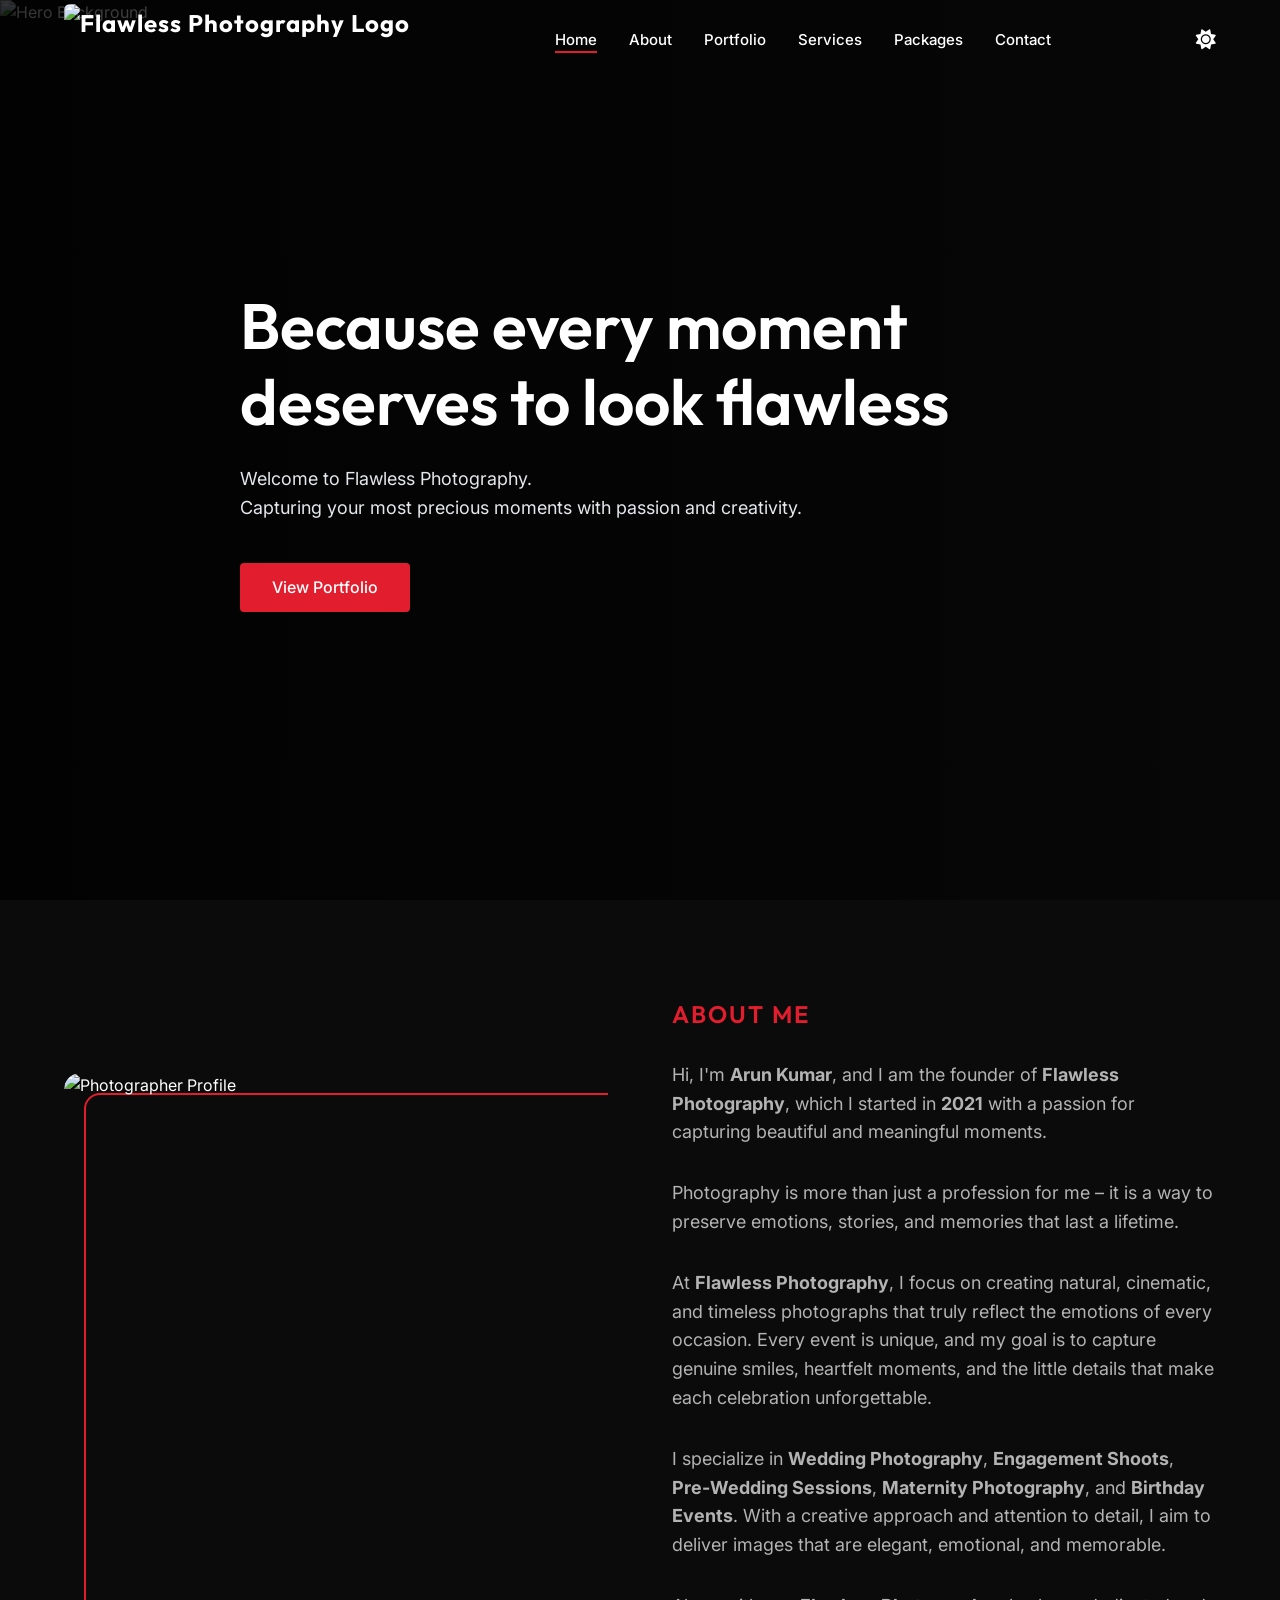
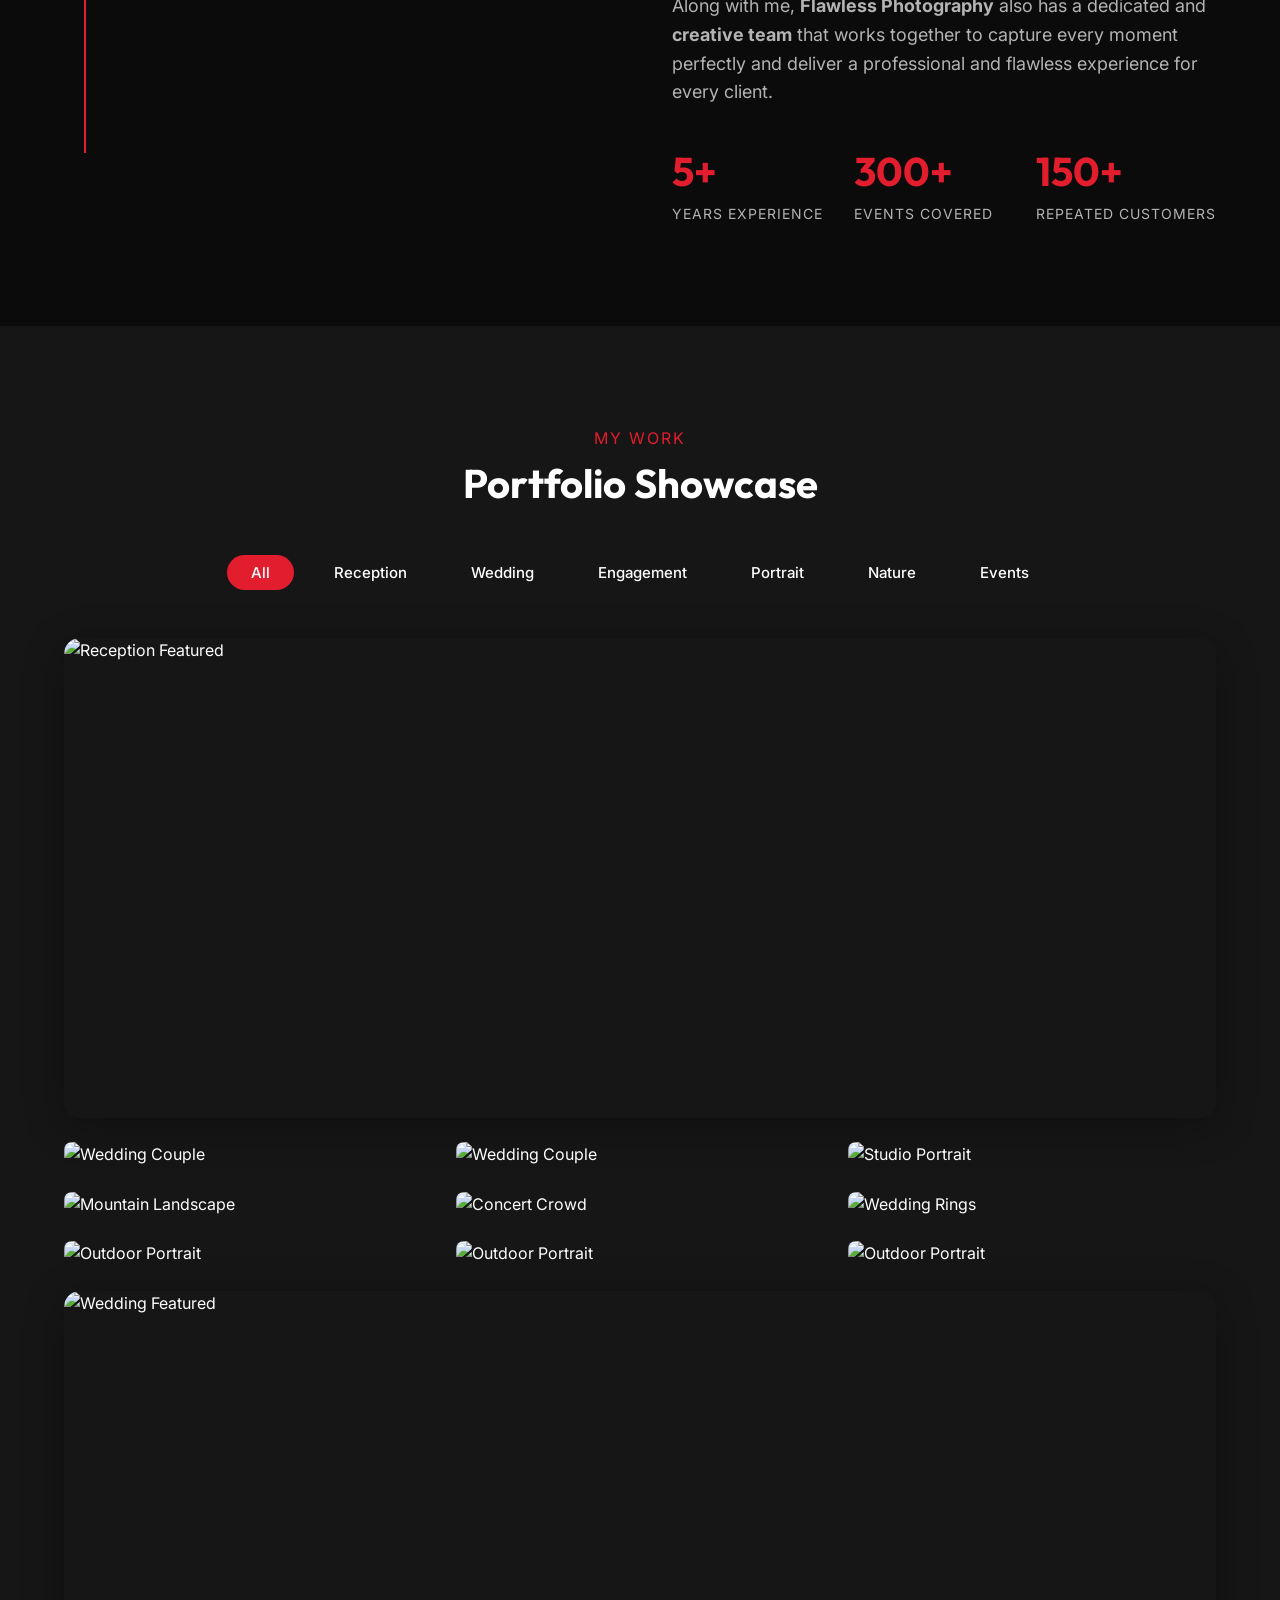
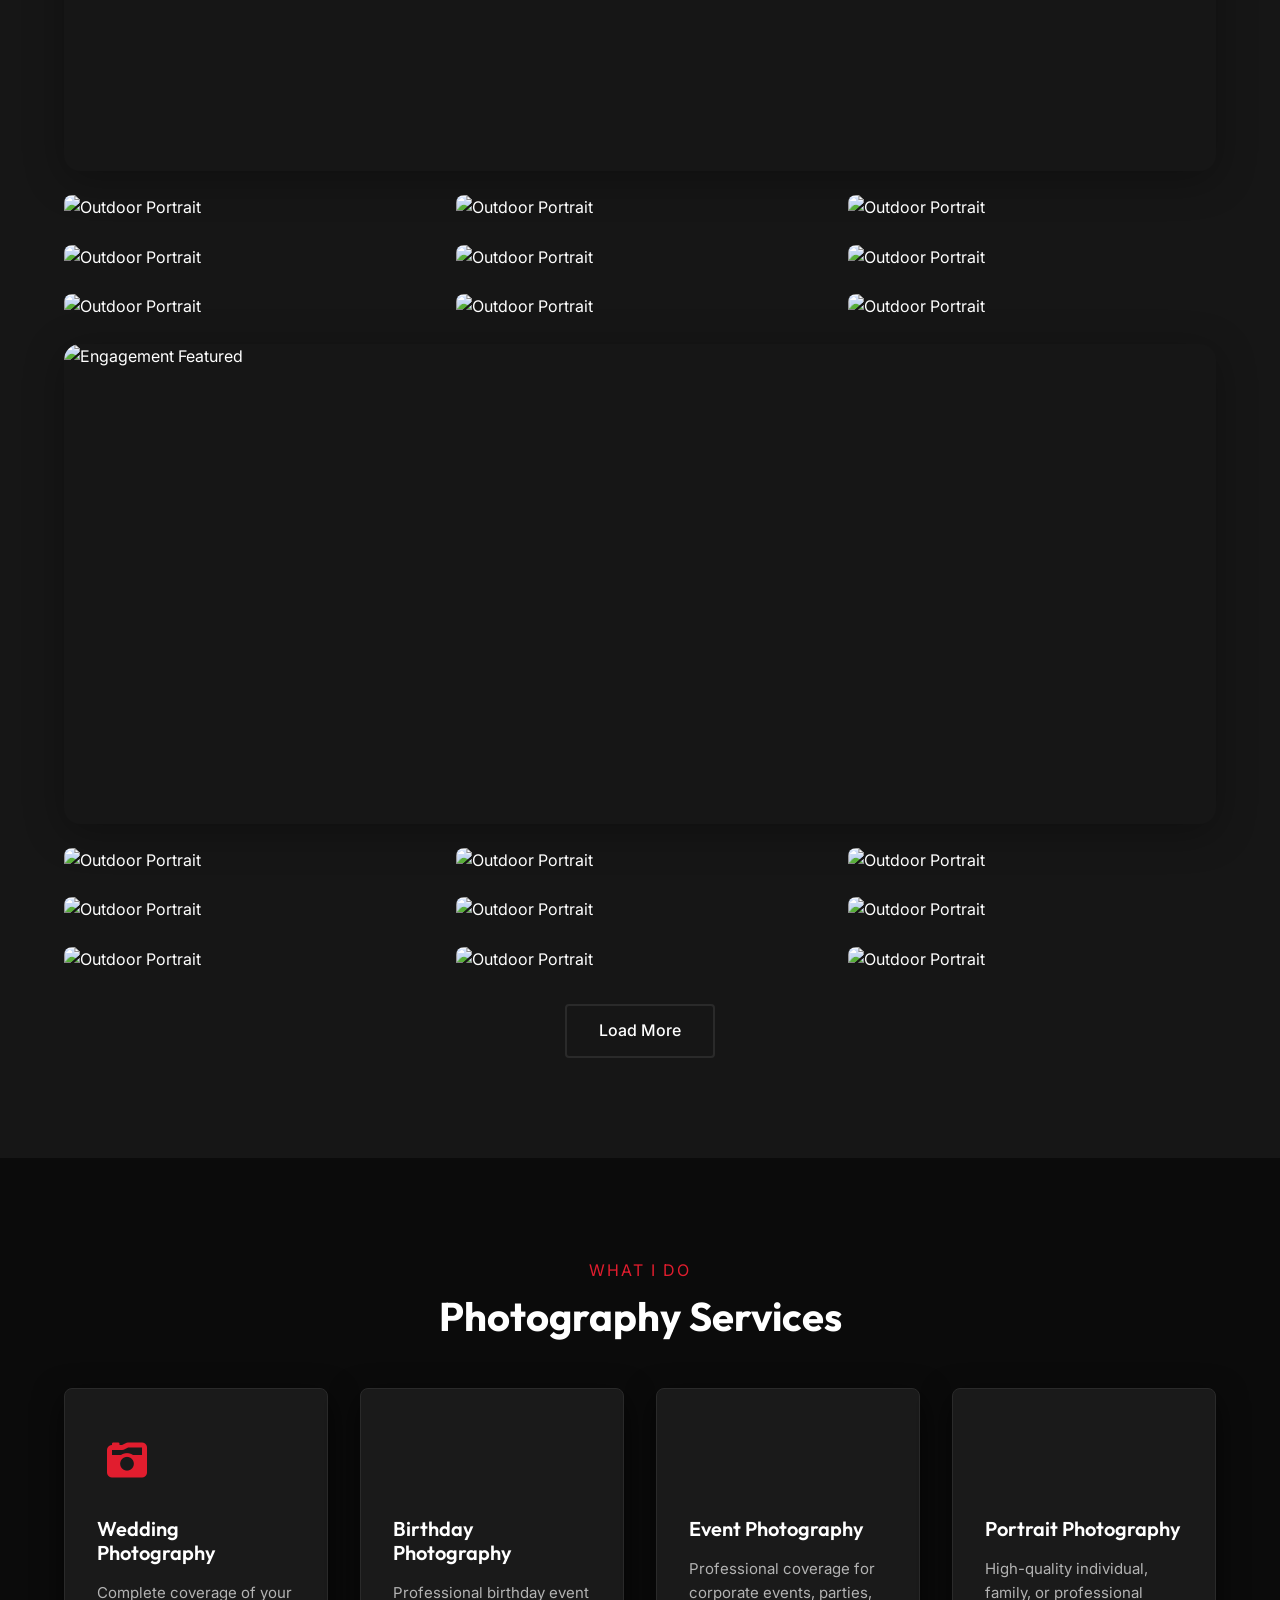
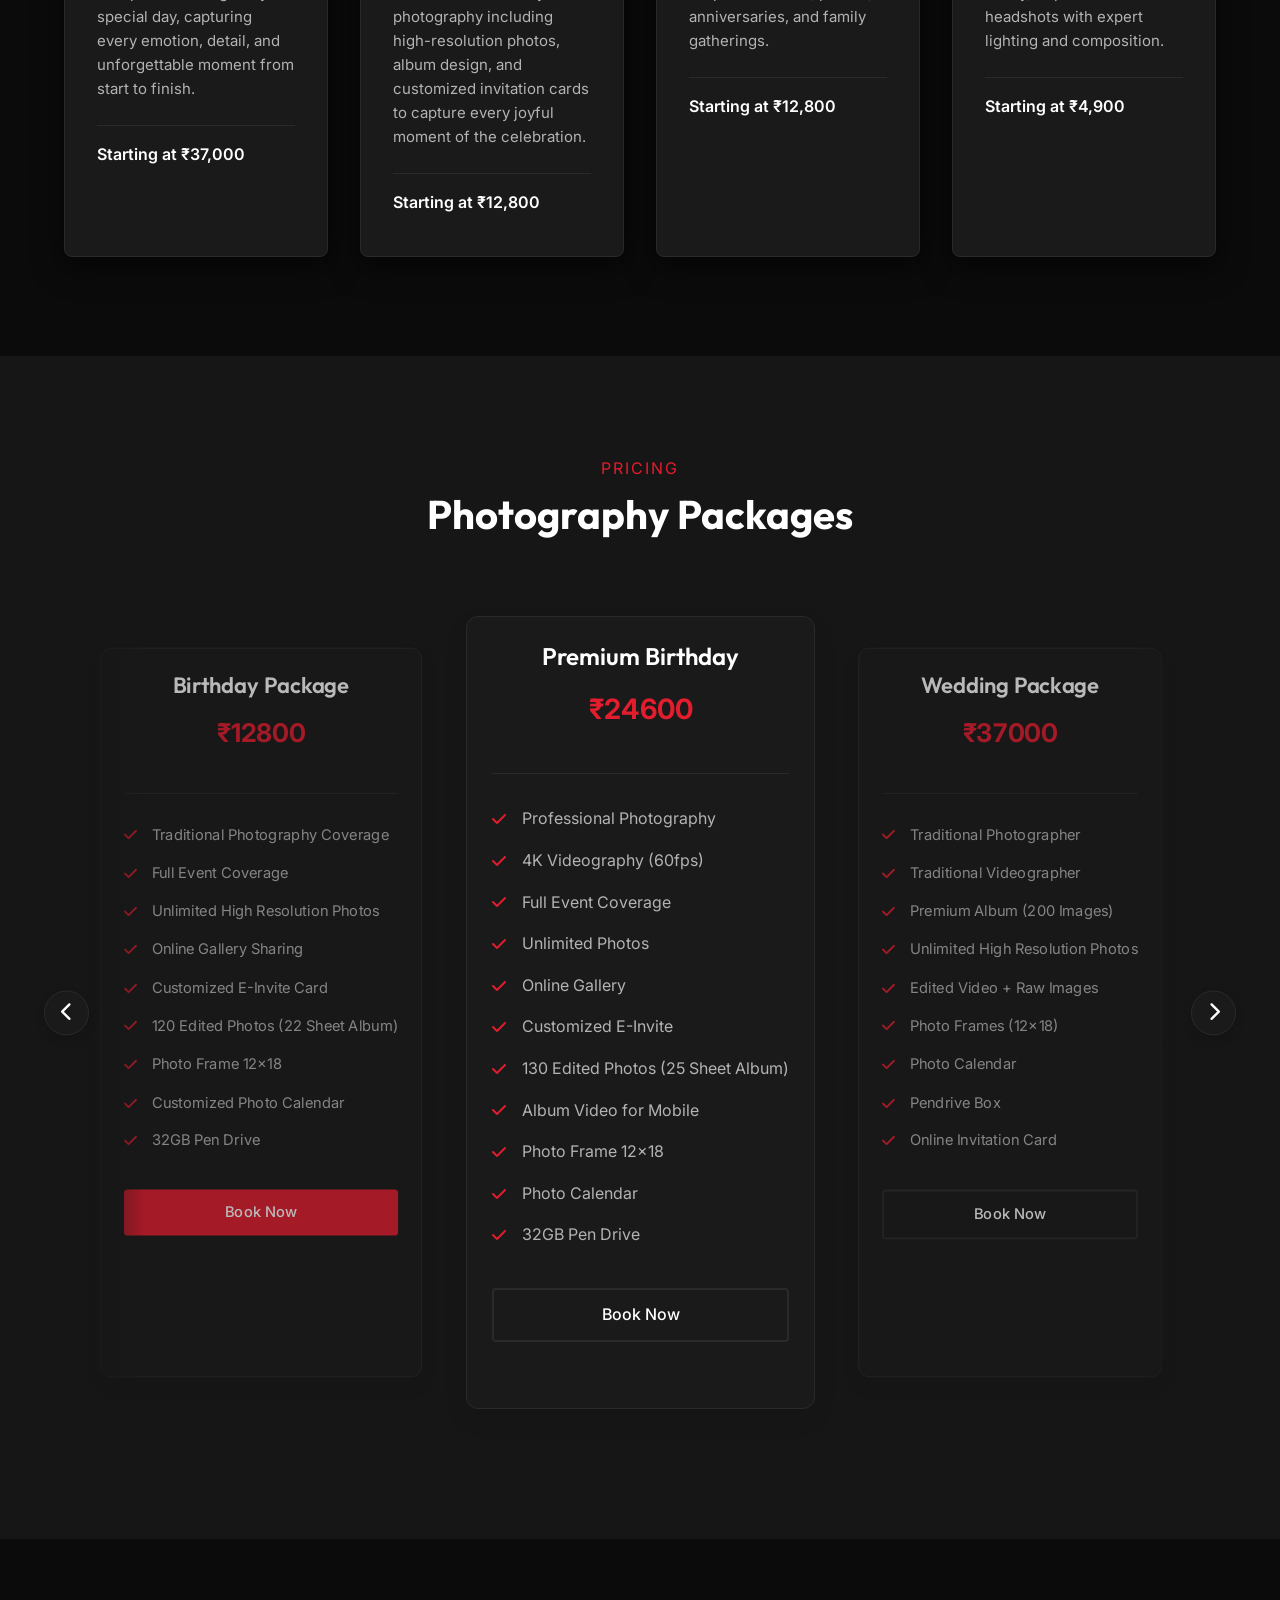
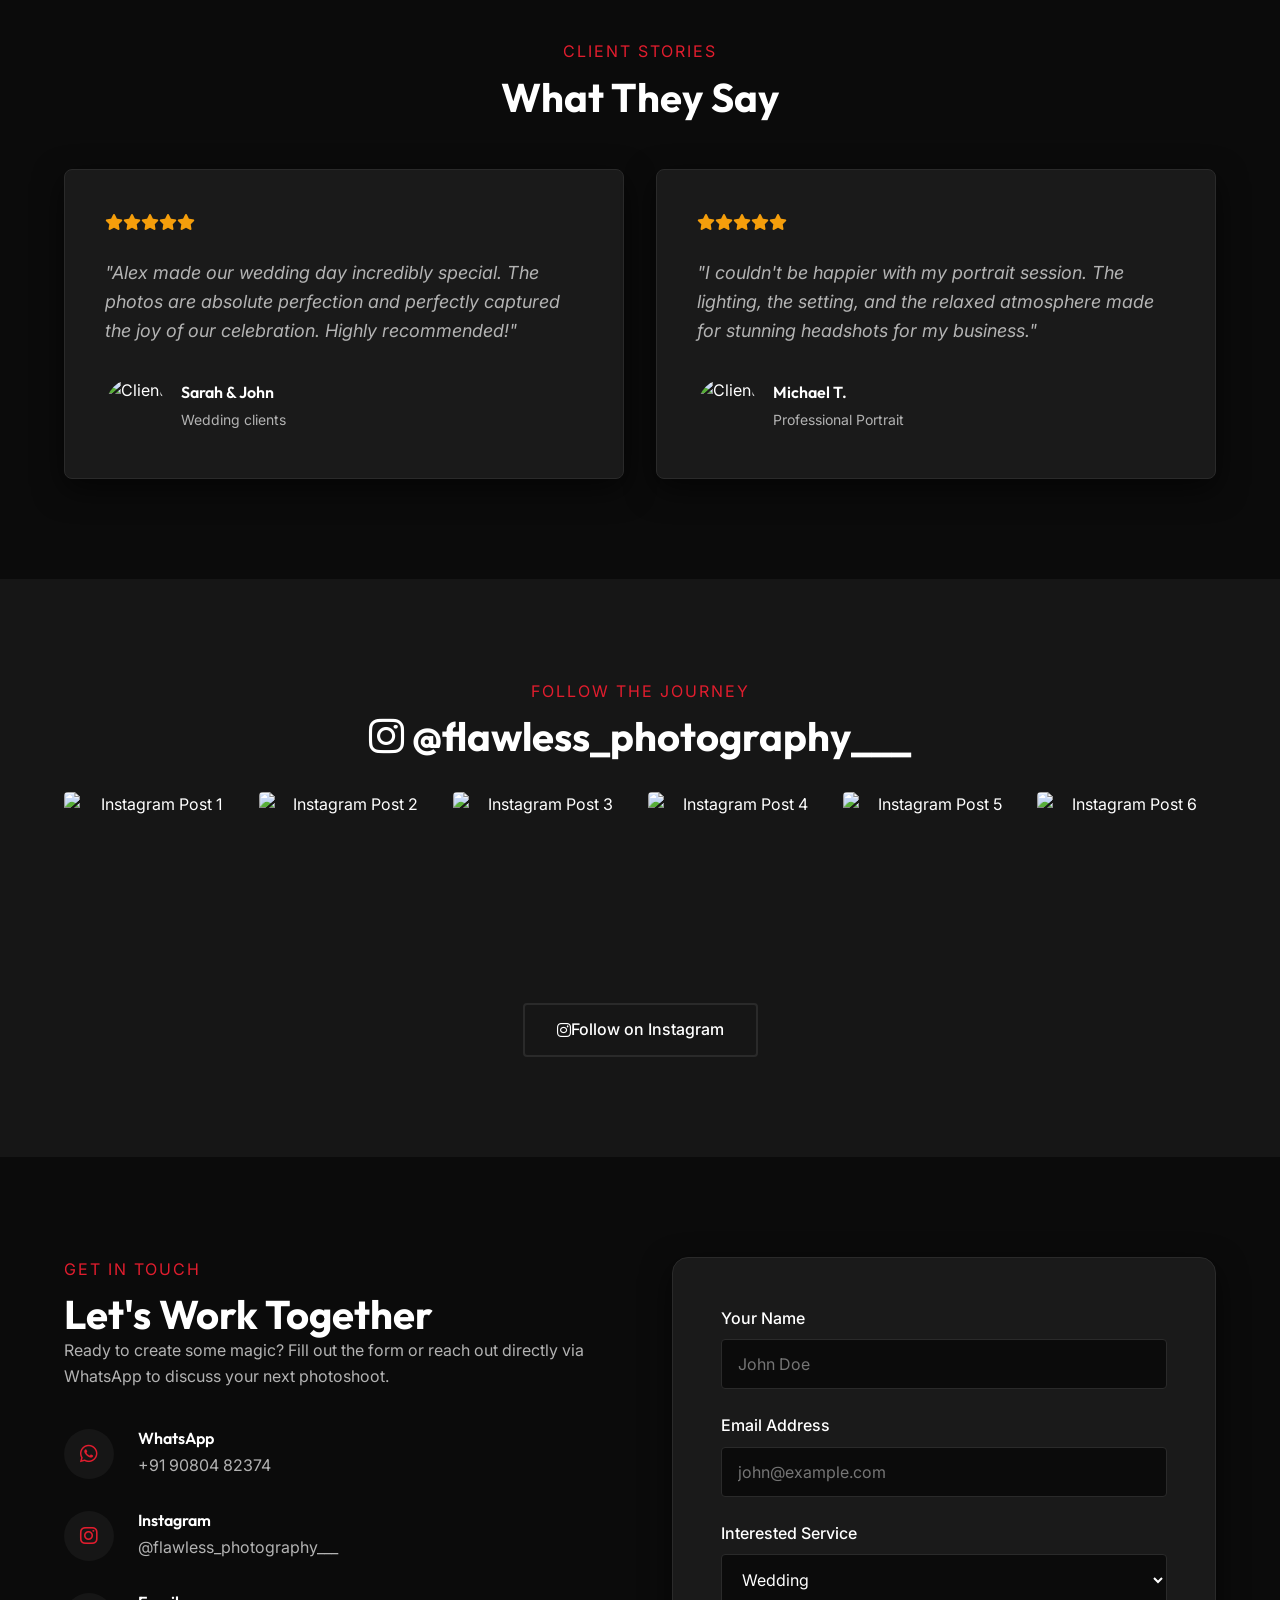
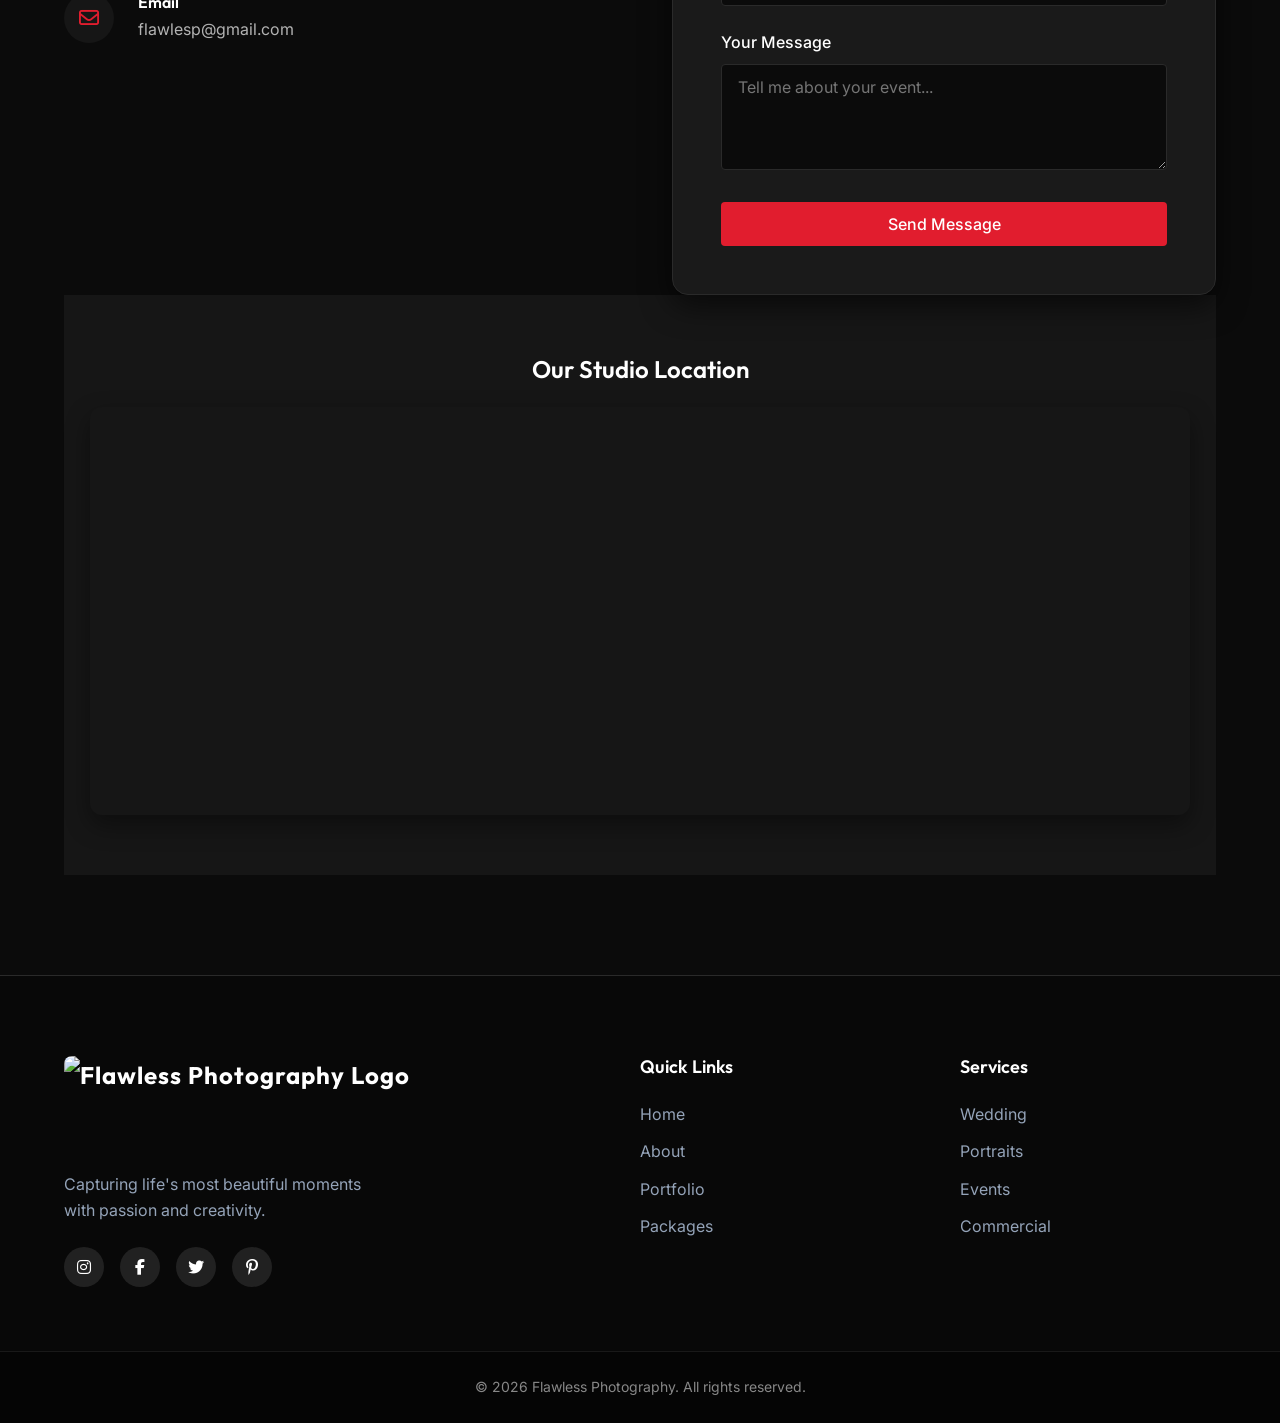
==== index.html @ 1ce81f83 "Add files via upload" ====
<!DOCTYPE html>
<html lang="en" data-theme="dark">

<head>
    <meta charset="UTF-8">
    <meta name="viewport" content="width=device-width, initial-scale=1.0">
    <title>Photography Portfolio | Capturing Moments</title>
    <meta name="description"
        content="Professional photography portfolio showcasing wedding, portrait, and event photography services.">

    <!-- Google Fonts -->
    <link rel="preconnect" href="https://fonts.googleapis.com">
    <link rel="preconnect" href="https://fonts.gstatic.com" crossorigin>
    <link
        href="https://fonts.googleapis.com/css2?family=Inter:wght@300;400;500;600&family=Outfit:wght@300;400;600;700&display=swap"
        rel="stylesheet">

    <!-- FontAwesome Icons -->
    <link rel="stylesheet" href="https://cdnjs.cloudflare.com/ajax/libs/font-awesome/6.4.0/css/all.min.css">

    <!-- Custom CSS -->
    <link rel="stylesheet" href="style.css">
</head>

<body>

    <!-- Header & Navigation -->
    <header class="header" id="header">
        <nav class="navbar container">
            <a href="#" class="logo" aria-label="Flawless Photography">
                <img src="images/me/logo.png" alt="Flawless Photography Logo" class="logo-img">
            </a>

            <ul class="nav-links">
                <li><a href="#home" class="active">Home</a></li>
                <li><a href="#about">About</a></li>
                <li><a href="#portfolio">Portfolio</a></li>
                <li><a href="#services">Services</a></li>
                <li><a href="#pricing">Packages</a></li>
                <li><a href="#contact">Contact</a></li>
            </ul>

            <div class="nav-actions">
                <button class="theme-toggle" id="theme-toggle" aria-label="Toggle dark mode">
                    <i class="fa-solid fa-moon"></i>
                </button>
                <div class="mobile-menu-btn" id="mobile-menu-btn">
                    <i class="fa-solid fa-bars"></i>
                </div>
            </div>
        </nav>
    </header>

    <main>
        <!-- Home / Hero Section -->
        <section class="hero" id="home">
            <div class="hero-bg">
                <!-- Using Unsplash for placeholder high quality background -->
                <img src="images/hero/main hero.jpg"
                    alt="Hero Background">
                <div class="hero-overlay"></div>
            </div>
            <div class="hero-content container">
                <h1 class="fade-up">Because every moment deserves to look flawless</h1>
                <p class="tagline fade-up delay-1">Welcome to Flawless Photography.<br>Capturing your most precious moments with passion and creativity.</p>
                <a href="#portfolio" class="btn btn-primary fade-up delay-2">View Portfolio</a>
            </div>
        </section>

        <!-- About Section -->
        <section class="about section" id="about">
            <div class="container about-container">
                <div class="about-image reveal">
                    <img src="images/me/ab.jpg.jpeg"
                        alt="Photographer Profile" loading="lazy">
                </div>
                <div class="about-text reveal">
                    <h2><span class="section-subtitle">About Me</span></h2>
                    <p><p>
Hi, I'm <strong>Arun Kumar</strong>, and I am the founder of 
<strong>Flawless Photography</strong>, which I started in 
<strong>2021</strong> with a passion for capturing beautiful and meaningful moments.
</p>

<p>
Photography is more than just a profession for me – it is a way to preserve emotions,
stories, and memories that last a lifetime.
</p>

<p>
At <strong>Flawless Photography</strong>, I focus on creating natural, cinematic, and timeless
photographs that truly reflect the emotions of every occasion. Every event is unique,
and my goal is to capture genuine smiles, heartfelt moments, and the little details
that make each celebration unforgettable.
</p>

<p>
I specialize in <strong>Wedding Photography</strong>, <strong>Engagement Shoots</strong>,
<strong>Pre-Wedding Sessions</strong>, <strong>Maternity Photography</strong>, and
<strong>Birthday Events</strong>. With a creative approach and attention to detail,
I aim to deliver images that are elegant, emotional, and memorable.
</p>

<p>
Along with me, <strong>Flawless Photography</strong> also has a dedicated and
<strong>creative team</strong> that works together to capture every moment perfectly
and deliver a professional and flawless experience for every client.
</p></p>

                    <div class="stats-grid">
                        <div class="stat-item">
                            <span class="stat-number">5+</span>
                            <span class="stat-label">Years Experience</span>
                        </div>
                        <div class="stat-item">
                            <span class="stat-number">300+</span>
                            <span class="stat-label">Events Covered</span>
                        </div>
                        <div class="stat-item">
                            <span class="stat-number">150+</span>
                            <span class="stat-label">Repeated Customers</span>
                        </div>
                    </div>
                </div>
            </div>
        </section>

        <!-- Portfolio Gallery Section -->
        <section class="portfolio section bg-alt" id="portfolio">
            <div class="container">
                <div class="section-header text-center reveal">
                    <span class="section-subtitle">My Work</span>
                    <h2 class="section-title">Portfolio Showcase</h2>
                </div>

                <!-- Gallery Filters -->
                <div class="gallery-filters reveal">
                    <button class="filter-btn active" data-filter="all">All</button>
                    <button class="filter-btn" data-filter="Reception">Reception</button>
                    <button class="filter-btn" data-filter="wedding">Wedding</button>
                    <button class="filter-btn" data-filter="engagement">Engagement</button>
                    <button class="filter-btn" data-filter="portrait">Portrait</button>
                    <button class="filter-btn" data-filter="nature">Nature</button>
                    <button class="filter-btn" data-filter="events">Events</button>
                </div>

                <!-- Gallery Grid (Masonry expected here) -->
                <div class="gallery-grid reveal" id="gallery-grid">
                    <!-- Featured Hero Gallery Item -->
                    <div class="gallery-item featured reception" data-category="Reception">
                        <div class="gallery-img-wrapper">
                            <img src="images/reception/30 x 20 E-2 copy 2-web.jpg"
                                alt="Reception Featured" loading="lazy">
                            <div class="gallery-overlay">
                                <div class="featured-badge"><i class="fa-solid fa-star"></i> Featured</div>
                                <h3>Event Coverage</h3>
                                <span class="category-tag">Reception</span>
                                <button class="view-btn" aria-label="View Image"><i
                                        class="fa-solid fa-expand"></i></button>
                            </div>
                        </div>
                    </div>
                    <!-- Gallery Item 1 -->
                    <div class="gallery-item wedding" data-category="Reception">
                        <div class="gallery-img-wrapper">
                            <img src="images/reception/IMG_3792.JPG.jpeg"
                                alt="Wedding Couple" loading="lazy">
                            <div class="gallery-overlay">
                                <h3>Event Coverage</h3>
                                <span class="category-tag">Reception</span>
                                <button class="view-btn" aria-label="View Image"><i
                                        class="fa-solid fa-expand"></i></button>
                            </div>
                        </div>
                    </div>
                    <!-- Gallery Item 2 -->
                     <div class="gallery-item wedding" data-category="Reception">
                        <div class="gallery-img-wrapper">
                            <img src="images/reception/IMG_3793.JPG.jpeg"
                                alt="Wedding Couple" loading="lazy">
                            <div class="gallery-overlay">
                                <h3>Event Coverage</h3>
                                <span class="category-tag">Reception</span>
                                <button class="view-btn" aria-label="View Image"><i
                                        class="fa-solid fa-expand"></i></button>
                            </div>
                        </div>
                    </div>
                    <!-- Gallery Item 3 -->
                    <div class="gallery-item portrait" data-category="Reception">
                        <div class="gallery-img-wrapper">
                            <img src="images/reception/IMG_3794.JPG.jpeg"
                                alt="Studio Portrait" loading="lazy">
                            <div class="gallery-overlay">
                                <h3>Event Coverage</h3>
                                <span class="category-tag">Reception</span>
                                <button class="view-btn" aria-label="View Image"><i
                                        class="fa-solid fa-expand"></i></button>
                            </div>
                        </div>
                    </div>
                    <!-- Gallery Item 4 -->
                    <div class="gallery-item nature" data-category="Reception">
                        <div class="gallery-img-wrapper">
                            <img src="images/reception/IMG_4975.JPG.jpeg"
                                alt="Mountain Landscape" loading="lazy">
                            <div class="gallery-overlay">
                                <h3>Event Coverage</h3>
                                <span class="category-tag">Reception</span>
                                <button class="view-btn" aria-label="View Image"><i
                                        class="fa-solid fa-expand"></i></button>
                            </div>
                        </div>
                    </div>
                    <!-- Gallery Item 4 -->
                    <div class="gallery-item events" data-category="Reception">
                        <div class="gallery-img-wrapper">
                            <img src="images/reception/IMG_4977.JPG.jpeg"
                                alt="Concert Crowd" loading="lazy">
                            <div class="gallery-overlay">
                                <h3>Event Coverage</h3>
                                <span class="category-tag">Reception</span>
                                <button class="view-btn" aria-label="View Image"><i
                                        class="fa-solid fa-expand"></i></button>
                            </div>
                        </div>
                    </div>
                    <!-- Gallery Item 5 -->
                    <div class="gallery-item wedding" data-category="reception">
                        <div class="gallery-img-wrapper">
                            <img src="images/reception/IMG_4986.JPG.jpeg"
                                alt="Wedding Rings" loading="lazy">
                            <div class="gallery-overlay">
                                <h3>Event Coverage</h3>
                                <span class="category-tag">Reception</span>
                                <button class="view-btn" aria-label="View Image"><i
                                        class="fa-solid fa-expand"></i></button>
                            </div>
                        </div>
                    </div>
                    <!-- Gallery Item 6 -->
                    <div class="gallery-item portrait" data-category="reception">
                        <div class="gallery-img-wrapper">
                            <img src="images/reception/DSC07273 copy-2.jpg.jpeg"
                                alt="Outdoor Portrait" loading="lazy">
                            <div class="gallery-overlay">
                                <h3>Event Coverage</h3>
                                <span class="category-tag">Reception</span>
                                <button class="view-btn" aria-label="View Image"><i
                                        class="fa-solid fa-expand"></i></button>
                            </div>
                        </div>
                    </div> 
                    <!-- Gallery Item 7 -->
                    <div class="gallery-item portrait" data-category="reception">
                        <div class="gallery-img-wrapper">
                            <img src="images/reception/27.jpg.jpeg"
                                alt="Outdoor Portrait" loading="lazy">
                            <div class="gallery-overlay">
                                <h3>Event Coverage</h3>
                                <span class="category-tag">Reception</span>
                                <button class="view-btn" aria-label="View Image"><i
                                        class="fa-solid fa-expand"></i></button>
                            </div>
                        </div>
                    </div> 
                    <!-- Gallery Item 8 -->
                    <div class="gallery-item portrait" data-category="reception">
                        <div class="gallery-img-wrapper">
                            <img src="images/reception/33.jpg.jpeg"
                                alt="Outdoor Portrait" loading="lazy">
                            <div class="gallery-overlay">
                                <h3>Event Coverage</h3>
                                <span class="category-tag">Reception</span>
                                <button class="view-btn" aria-label="View Image"><i
                                        class="fa-solid fa-expand"></i></button>
                            </div>
                        </div>
                    </div>

                    <!-- Wedding Featured Hero Item -->
                    <div class="gallery-item featured" data-category="wedding">
                        <div class="gallery-img-wrapper">
                            <img src="images/wedding/006.jpg.jpeg"
                                alt="Wedding Featured" loading="lazy"jpeg>
                            <div class="gallery-overlay">
                                <div class="featured-badge"><i class="fa-solid fa-star"></i> Featured</div>
                                <h3>Wedding</h3>
                                <span class="category-tag">Wedding</span>
                                <button class="view-btn" aria-label="View Image"><i
                                        class="fa-solid fa-expand"></i></button>
                            </div>
                        </div>
                    </div>
                    <!-- Wedding Gallery Item 1 -->
                    <div class="gallery-item portrait" data-category="wedding">
                        <div class="gallery-img-wrapper">
                            <img src="images/wedding/IMG_4980.JPG.jpeg"
                                alt="Outdoor Portrait" loading="lazy">
                            <div class="gallery-overlay">
                                <h3>Event Coverage</h3>
                                <span class="category-tag">Wedding</span>
                                <button class="view-btn" aria-label="View Image"><i
                                        class="fa-solid fa-expand"></i></button>
                            </div>
                        </div>
                    </div>

                    <!-- Wedding Gallery Item 2 -->
                    <div class="gallery-item portrait" data-category="wedding">
                        <div class="gallery-img-wrapper">
                            <img src="images/wedding/IMG_4981.JPG.jpeg"
                                alt="Outdoor Portrait" loading="lazy">
                            <div class="gallery-overlay">
                                <h3>Event Coverage</h3>
                                <span class="category-tag">Wedding</span>
                                <button class="view-btn" aria-label="View Image"><i
                                        class="fa-solid fa-expand"></i></button>
                            </div>
                        </div>
                    </div>

                    <!--Wedding Gallery Item 3-->
                    <div class="gallery-item portrait" data-category="wedding">
                        <div class="gallery-img-wrapper">
                            <img src="images/wedding/IMG_4989.JPG.jpeg"
                                alt="Outdoor Portrait" loading="lazy">
                            <div class="gallery-overlay">
                                <h3>Event Coverage</h3>
                                <span class="category-tag">Wedding</span>
                                <button class="view-btn" aria-label="View Image"><i
                                        class="fa-solid fa-expand"></i></button>
                            </div>
                        </div>
                    </div>

                    <!--Wedding Gallery Item 4-->
                    <div class="gallery-item portrait" data-category="wedding">
                        <div class="gallery-img-wrapper">
                            <img src="images/wedding/IMG_4990.JPG.jpeg"
                                alt="Outdoor Portrait" loading="lazy">
                            <div class="gallery-overlay">
                                <h3>Event Coverage</h3>
                                <span class="category-tag">Wedding</span>
                                <button class="view-btn" aria-label="View Image"><i
                                        class="fa-solid fa-expand"></i></button>
                            </div>
                        </div>
                    </div>

                    <!--Wedding Gallery Item 5-->
                    <div class="gallery-item portrait" data-category="wedding">
                        <div class="gallery-img-wrapper">
                            <img src="images/wedding/IMG_4984.JPG.jpeg"
                                alt="Outdoor Portrait" loading="lazy">
                            <div class="gallery-overlay">
                                <h3>Event Coverage</h3>
                                <span class="category-tag">Wedding</span>
                                <button class="view-btn" aria-label="View Image"><i
                                        class="fa-solid fa-expand"></i></button>
                            </div>
                        </div>
                    </div>
                        <!--Wedding Gallery Item 6-->
                    <div class="gallery-item portrait" data-category="wedding">
                        <div class="gallery-img-wrapper">
                            <img src="images/wedding/IMG_4983.JPG.jpeg"
                                alt="Outdoor Portrait" loading="lazy">
                            <div class="gallery-overlay">
                                <h3>Event Coverage</h3>
                                <span class="category-tag">Wedding</span>
                                <button class="view-btn" aria-label="View Image"><i
                                        class="fa-solid fa-expand"></i></button>
                            </div>
                        </div>
                    </div>

                    <!--Wedding Gallery Item 6-->
                    <div class="gallery-item portrait" data-category="wedding">
                        <div class="gallery-img-wrapper">
                            <img src="images/wedding/001.jpg.jpeg"
                                alt="Outdoor Portrait" loading="lazy">
                            <div class="gallery-overlay">
                                <h3>Event Coverage</h3>
                                <span class="category-tag">Wedding</span>
                                <button class="view-btn" aria-label="View Image"><i
                                        class="fa-solid fa-expand"></i></button>
                            </div>
                        </div>
                    </div>
                 

                    <!--Wedding Gallery Item 7-->
                    <div class="gallery-item portrait" data-category="wedding">
                        <div class="gallery-img-wrapper portrait">
                            <img src="images/wedding/img_4991.jpg.jpeg"
                                alt="Outdoor Portrait" loading="lazy">
                            <div class="gallery-overlay">
                                <h3>Event Coverage</h3>
                                <span class="category-tag">Wedding</span>
                                <button class="view-btn" aria-label="View Image"><i
                                        class="fa-solid fa-expand"></i></button>
                            </div>
                        </div>
                    </div>

                    <!--Wedding Gallery Item 8-->
                    <div class="gallery-item portrait" data-category="wedding">
                        <div class="gallery-img-wrapper portrait">
                            <img src="images/wedding/13.jpg.jpeg"
                                alt="Outdoor Portrait" loading="lazy">
                            <div class="gallery-overlay">
                                <h3>Event Coverage</h3>
                                <span class="category-tag">Wedding</span>
                                <button class="view-btn" aria-label="View Image"><i
                                        class="fa-solid fa-expand"></i></button>
                            </div>
                        </div>
                    </div>

                     <!-- Engagement Featured Hero Item -->
                    <div class="gallery-item featured" data-category="engagement">
                        <div class="gallery-img-wrapper">
                            <img src="images/engagement/IMG_9339.JPG.jpeg"
                                alt="Engagement Featured" loading="lazy"jpeg>
                            <div class="gallery-overlay">
                                <div class="featured-badge"><i class="fa-solid fa-star"></i> Featured</div>
                                <h3>Engagement</h3>
                                <span class="category-tag">Engagement</span>
                                <button class="view-btn" aria-label="View Image"><i
                                        class="fa-solid fa-expand"></i></button>
                            </div>
                        </div>
                    </div>

                    <!--Engagement Gallery Item 1-->
                    <div class="gallery-item portrait" data-category="engagement">
                        <div class="gallery-img-wrapper portrait">
                            <img src="images/engagement/01.jpg.jpeg"
                                alt="Outdoor Portrait" loading="lazy">
                            <div class="gallery-overlay">
                                <h3>Event Coverage</h3>
                                <span class="category-tag">Engagement</span>
                                <button class="view-btn" aria-label="View Image"><i
                                        class="fa-solid fa-expand"></i></button>
                            </div>
                        </div>
                    </div>

                    <!--Engagement Gallery Item 2-->
                    <div class="gallery-item portrait" data-category="engagement">
                        <div class="gallery-img-wrapper portrait">
                            <img src="images/engagement/08.jpg.jpeg"
                                alt="Outdoor Portrait" loading="lazy">
                            <div class="gallery-overlay">
                                <h3>Event Coverage</h3>
                                <span class="category-tag">Engagement</span>
                                <button class="view-btn" aria-label="View Image"><i
                                        class="fa-solid fa-expand"></i></button>
                            </div>
                        </div>
                    </div>

                    <!--Engagement Gallery Item 3-->
                    <div class="gallery-item portrait" data-category="engagement">
                        <div class="gallery-img-wrapper portrait">
                            <img src="images/engagement/09 sparkle.jpg.jpeg"
                                alt="Outdoor Portrait" loading="lazy">
                            <div class="gallery-overlay">
                                <h3>Event Coverage</h3>
                                <span class="category-tag">Engagement</span>
                                <button class="view-btn" aria-label="View Image"><i
                                        class="fa-solid fa-expand"></i></button>
                            </div>
                        </div>
                    </div>

                    <!--Engagement Gallery Item 4-->
                    <div class="gallery-item portrait" data-category="engagement">
                        <div class="gallery-img-wrapper portrait">
                            <img src="images/engagement/IMG_9338.JPG.jpeg"
                                alt="Outdoor Portrait" loading="lazy">
                            <div class="gallery-overlay">
                                <h3>Event Coverage</h3>
                                <span class="category-tag">Engagement</span>
                                <button class="view-btn" aria-label="View Image"><i
                                        class="fa-solid fa-expand"></i></button>
                            </div>
                        </div>
                    </div>

                    <!--Engagement Gallery Item 5-->
                    <div class="gallery-item portrait" data-category="engagement">
                        <div class="gallery-img-wrapper portrait">
                            <img src="images/engagement/31 glossy pearl.jpg.jpeg"
                                alt="Outdoor Portrait" loading="lazy">
                            <div class="gallery-overlay">
                                <h3>Event Coverage</h3>
                                <span class="category-tag">Engagement</span>
                                <button class="view-btn" aria-label="View Image"><i
                                        class="fa-solid fa-expand"></i></button>
                            </div>
                        </div>
                    </div>

                    <!--Engagement Gallery Item 6-->
                    <div class="gallery-item portrait" data-category="engagement">
                        <div class="gallery-img-wrapper portrait">
                            <img src="images/engagement/IMG_8889.JPG.jpeg"
                                alt="Outdoor Portrait" loading="lazy">
                            <div class="gallery-overlay">
                                <h3>Event Coverage</h3>
                                <span class="category-tag">Engagement</span>
                                <button class="view-btn" aria-label="View Image"><i
                                        class="fa-solid fa-expand"></i></button>
                            </div>
                        </div>
                    </div>

                    <!--Engagement Gallery Item 7-->
                    <div class="gallery-item portrait" data-category="engagement">
                        <div class="gallery-img-wrapper portrait">
                            <img src="images/engagement/IMG_8888.JPG.jpeg"
                                alt="Outdoor Portrait" loading="lazy">
                            <div class="gallery-overlay">
                                <h3>Event Coverage</h3>
                                <span class="category-tag">Engagement</span>
                                <button class="view-btn" aria-label="View Image"><i
                                        class="fa-solid fa-expand"></i></button>
                            </div>
                        </div>
                    </div>

                    <!--Engagement Gallery Item 8-->
                    <div class="gallery-item portrait" data-category="engagement">
                        <div class="gallery-img-wrapper portrait">
                            <img src="images/engagement/IMG_5033.JPG.jpeg"
                                alt="Outdoor Portrait" loading="lazy">
                            <div class="gallery-overlay">
                                <h3>Event Coverage</h3>
                                <span class="category-tag">Engagement</span>
                                <button class="view-btn" aria-label="View Image"><i
                                        class="fa-solid fa-expand"></i></button>
                            </div>
                        </div>
                    </div>

                    <!-- Engagement Gallery Item 10> -->
                    <div class="gallery-item portrait" data-category="engagement">
                        <div class="gallery-img-wrapper portrait">
                            <img src="images/engagement/IMG_5034.JPG.jpeg"
                                alt="Outdoor Portrait" loading="lazy">
                            <div class="gallery-overlay">
                                <h3>Event Coverage</h3>
                                <span class="category-tag">Engagement</span>
                                <button class="view-btn" aria-label="View Image"><i
                                        class="fa-solid fa-expand"></i></button>
                            </div>
                        </div>
                    </div> 
                </div>

                <div class="text-center mt-4 reveal">
                    <a href="#" class="btn btn-outline">Load More</a>
                </div>
            </div>
        </section>

        <!-- Services Section -->
        <section class="services section" id="services">
            <div class="container">
                <div class="section-header text-center reveal">
                    <span class="section-subtitle">What I Do</span>
                    <h2 class="section-title">Photography Services</h2>
                </div>

                <div class="services-grid reveal">
                    <div class="service-card">
                        <div class="service-icon">
                            <i class="fa-solid fa-rings-wedding"></i>
                            <i class="fa-solid fa-camera-retro"></i>
                        </div>
                        <h3>Wedding Photography</h3>
                        <p>Complete coverage of your special day, capturing every emotion, detail, and unforgettable
                            moment from start to finish.</p>
                        <span class="service-price">Starting at ₹37,000</span>
                    </div>

                    <div class="service-card">
                        <div class="service-icon">
                            <i class="fa-solid fa-cake-candles"></i>
                        </div>
                        <h3>Birthday Photography</h3>
                        <p>Professional birthday event photography including high-resolution photos, album design, and customized invitation cards to capture every joyful moment of the celebration.</p>
                        <span class="service-price">Starting at ₹12,800</span>
                    </div>

                    <div class="service-card">
                        <div class="service-icon">
                            <i class="fa-solid fa-champagne-glasses"></i>
                        </div>
                        <h3>Event Photography</h3>
                        <p>Professional coverage for corporate events, parties, anniversaries, and family gatherings.</p>
                        <span class="service-price">Starting at ₹12,800</span>
                    </div>

                    <div class="service-card">
                        <div class="service-icon">
                            <i class="fa-solid fa-user"></i>
                        </div>
                        <h3>Portrait Photography</h3>
                        <p>High-quality individual, family, or professional headshots with expert lighting and
                            composition.</p>
                        <span class="service-price">Starting at ₹4,900</span>
                    </div>
                </div>
            </div>
        </section>

        <!-- Pricing Packages Section -->
<section class="pricing section bg-alt" id="pricing">
<div class="container">

<div class="section-header text-center reveal">
<span class="section-subtitle">Pricing</span>
<h2 class="section-title">Photography Packages</h2>
</div>

<div class="pricing-wrapper reveal">
<button class="scroll-btn left" onclick="scrollPricing(-1)" aria-label="Scroll left">
<i class="fa-solid fa-chevron-left"></i>
</button>

<div class="pricing-scroll" id="pricingScroll">

<!-- Profile Shoot -->
<div class="pricing-card">
<div class="pricing-header">
<h3>Profile Shoot</h3>
<div class="price">₹4900</div>
</div>
<ul class="pricing-features">
<li><i class="fa-solid fa-check"></i> 2 Hours Session</li>
<li><i class="fa-solid fa-check"></i> Unlimited Photos</li>
<li><i class="fa-solid fa-check"></i> 10 Edited Photos</li>
<li><i class="fa-solid fa-check"></i> Semi Professional Camera</li>
</ul>
<a href="#contact" class="btn btn-outline btn-full">Book Now</a>
</div>

<!-- Birthday Package -->
<div class="pricing-card">
<div class="pricing-header">
<h3>Birthday Package</h3>
<div class="price">₹12800</div>
</div>
<ul class="pricing-features">
<li><i class="fa-solid fa-check"></i> Traditional Photography Coverage</li>
<li><i class="fa-solid fa-check"></i> Full Event Coverage</li>
<li><i class="fa-solid fa-check"></i> Unlimited High Resolution Photos</li>
<li><i class="fa-solid fa-check"></i> Online Gallery Sharing</li>
<li><i class="fa-solid fa-check"></i> Customized E-Invite Card</li>
<li><i class="fa-solid fa-check"></i> 120 Edited Photos (22 Sheet Album)</li>
<li><i class="fa-solid fa-check"></i> Photo Frame 12×18</li>
<li><i class="fa-solid fa-check"></i> Customized Photo Calendar</li>
<li><i class="fa-solid fa-check"></i> 32GB Pen Drive</li>
</ul>
<a href="#contact" class="btn btn-primary btn-full">Book Now</a>
</div>

<!-- Premium Birthday Package -->
<div class="pricing-card">
<div class="pricing-header">
<h3>Premium Birthday</h3>
<div class="price">₹24600</div>
</div>
<ul class="pricing-features">
<li><i class="fa-solid fa-check"></i> Professional Photography</li>
<li><i class="fa-solid fa-check"></i> 4K Videography (60fps)</li>
<li><i class="fa-solid fa-check"></i> Full Event Coverage</li>
<li><i class="fa-solid fa-check"></i> Unlimited Photos</li>
<li><i class="fa-solid fa-check"></i> Online Gallery</li>
<li><i class="fa-solid fa-check"></i> Customized E-Invite</li>
<li><i class="fa-solid fa-check"></i> 130 Edited Photos (25 Sheet Album)</li>
<li><i class="fa-solid fa-check"></i> Album Video for Mobile</li>
<li><i class="fa-solid fa-check"></i> Photo Frame 12×18</li>
<li><i class="fa-solid fa-check"></i> Photo Calendar</li>
<li><i class="fa-solid fa-check"></i> 32GB Pen Drive</li>
</ul>
<a href="#contact" class="btn btn-outline btn-full">Book Now</a>
</div>

<!-- Wedding Package -->
<div class="pricing-card">
<div class="pricing-header">
<h3>Wedding Package</h3>
<div class="price">₹37000</div>
</div>
<ul class="pricing-features">
<li><i class="fa-solid fa-check"></i> Traditional Photographer</li>
<li><i class="fa-solid fa-check"></i> Traditional Videographer</li>
<li><i class="fa-solid fa-check"></i> Premium Album (200 Images)</li>
<li><i class="fa-solid fa-check"></i> Unlimited High Resolution Photos</li>
<li><i class="fa-solid fa-check"></i> Edited Video + Raw Images</li>
<li><i class="fa-solid fa-check"></i> Photo Frames (12×18)</li>
<li><i class="fa-solid fa-check"></i> Photo Calendar</li>
<li><i class="fa-solid fa-check"></i> Pendrive Box</li>
<li><i class="fa-solid fa-check"></i> Online Invitation Card</li>
</ul>
<a href="#contact" class="btn btn-outline btn-full">Book Now</a>
</div>

<!-- Silver Wedding Package -->
<div class="pricing-card">
<div class="pricing-header">
<h3>Silver Wedding</h3>
<div class="price">₹51000</div>
</div>
<ul class="pricing-features">
<li><i class="fa-solid fa-check"></i> Traditional Photography</li>
<li><i class="fa-solid fa-check"></i> Traditional Videography</li>
<li><i class="fa-solid fa-check"></i> Candid Photography</li>
<li><i class="fa-solid fa-check"></i> 2 Edited Videos</li>
<li><i class="fa-solid fa-check"></i> 35 Sheet Album (210 Images)</li>
<li><i class="fa-solid fa-check"></i> Premium Wedding Album</li>
<li><i class="fa-solid fa-check"></i> Premium Reception Album</li>
<li><i class="fa-solid fa-check"></i> Unlimited High Resolution Images</li>
<li><i class="fa-solid fa-check"></i> Wedding & Reception Frames</li>
<li><i class="fa-solid fa-check"></i> Mixed Photo Calendar</li>
<li><i class="fa-solid fa-check"></i> Online E-Invite Card</li>
<li><i class="fa-solid fa-check"></i> 128GB Pendrive</li>
</ul>
<a href="#contact" class="btn btn-outline btn-full">Book Now</a>
</div>

</div>

<button class="scroll-btn right" onclick="scrollPricing(1)" aria-label="Scroll right">
<i class="fa-solid fa-chevron-right"></i>
</button>

</div>
</div>
</section>

        <!-- Testimonials Section -->
        <section class="testimonials section" id="testimonials">
            <div class="container">
                <div class="section-header text-center reveal">
                    <span class="section-subtitle">Client Stories</span>
                    <h2 class="section-title">What They Say</h2>
                </div>

                <div class="testimonials-grid reveal">
                    <!-- Testimonial 1 -->
                    <div class="testimonial-card">
                        <div class="stars">
                            <i class="fa-solid fa-star"></i><i class="fa-solid fa-star"></i><i
                                class="fa-solid fa-star"></i><i class="fa-solid fa-star"></i><i
                                class="fa-solid fa-star"></i>
                        </div>
                        <p class="review-text">"Alex made our wedding day incredibly special. The photos are absolute
                            perfection and perfectly captured the joy of our celebration. Highly recommended!"</p>
                        <div class="client-info">
                            <img src="https://images.unsplash.com/photo-1438761681033-6461ffad8d80?q=80&w=1770&auto=format&fit=crop"
                                alt="Client" class="client-img">
                            <div>
                                <h4>Sarah & John</h4>
                                <span>Wedding clients</span>
                            </div>
                        </div>
                    </div>

                    <!-- Testimonial 2 -->
                    <div class="testimonial-card">
                        <div class="stars">
                            <i class="fa-solid fa-star"></i><i class="fa-solid fa-star"></i><i
                                class="fa-solid fa-star"></i><i class="fa-solid fa-star"></i><i
                                class="fa-solid fa-star"></i>
                        </div>
                        <p class="review-text">"I couldn't be happier with my portrait session. The lighting, the
                            setting, and the relaxed atmosphere made for stunning headshots for my business."</p>
                        <div class="client-info">
                            <img src="https://images.unsplash.com/photo-1507003211169-0a1dd7228f2d?q=80&w=1887&auto=format&fit=crop"
                                alt="Client" class="client-img">
                            <div>
                                <h4>Michael T.</h4>
                                <span>Professional Portrait</span>
                            </div>
                        </div>
                    </div>
                </div>
            </div>
        </section>

        <!-- Instagram Feed Section -->
        <section class="instagram section bg-alt" id="instagram">
            <div class="container text-center reveal">
                <span class="section-subtitle">Follow The Journey</span>
                <h2 class="section-title"><a href="https://www.instagram.com/flawless_photography___?utm_source=ig_web_button_share_sheet&igsh=ZDNlZDc0MzIxNw==" target="_blank"><i class="fa-brands fa-instagram"></i> @flawless_photography___</a></h2>

                <div class="insta-grid mt-4">
                    <a href="https://www.instagram.com/flawless_photography___/p/DTDD_r5jzC6/" class="insta-item">
                        <img src="images/Profile/profile1.jpg"
                            alt="Instagram Post 1" loading="lazy">
                        <div class="insta-overlay"><i class="fa-brands fa-instagram"></i></div>
                    </a>
                    <a href="https://www.instagram.com/flawless_photography___/reel/DB9EFzLyQSk/" class="insta-item">
                        <img src="images/brithday/image.png"
                            alt="Instagram Post 2" loading="lazy">
                        <div class="insta-overlay"><i class="fa-brands fa-instagram"></i></div>
                    </a>
                    <a href="https://www.instagram.com/flawless_photography___/p/DVYo8ufEYZQ/" class="insta-item">
                        <img src="images/wedding/@flawless_photography___ .Dm for your bookings +91 90804 82374 . (1).jpg"
                            alt="Instagram Post 3" loading="lazy">
                        <div class="insta-overlay"><i class="fa-brands fa-instagram"></i></div>
                    </a>
                    <a href="https://www.instagram.com/p/DANC5AhS4-z/?utm_source=ig_web_copy_link&igsh=MzRlODBiNWFlZA==" class="insta-item">
                        <img src="images/wedding/BW 1.jpg"
                            alt="Instagram Post 4" loading="lazy">
                        <div class="insta-overlay"><i class="fa-brands fa-instagram"></i></div>
                    </a>
                    <a href="https://www.instagram.com/flawless_photography___/p/DFeykebtMCb/" class="insta-item d-none-mobile">
                        <img src="images/event/dance/dd1.jpg"
                            alt="Instagram Post 5" loading="lazy">
                        <div class="insta-overlay"><i class="fa-brands fa-instagram"></i></div>
                    </a>
                    <a href="https://www.instagram.com/flawless_photography___/p/DSKrQ6RD7aw/" class="insta-item d-none-mobile">
                        <img src="images/wedding/wed.jpg"
                            alt="Instagram Post 6" loading="lazy">
                        <div class="insta-overlay"><i class="fa-brands fa-instagram"></i></div>
                    </a>
                </div>

                <div class="mt-4">
                    <a href="https://www.instagram.com/flawless_photography___?utm_source=ig_web_button_share_sheet&igsh=ZDNlZDc0MzIxNw==" target="_blank" class="btn btn-outline"><i class="fa-brands fa-instagram mr-2"></i> Follow on
                        Instagram</a>
                </div>
            </div>
        </section>

        <!-- Contact Section -->
        <section class="contact section" id="contact">
            <div class="container">
                <div class="contact-container reveal">
                    <div class="contact-content">
                        <span class="section-subtitle">Get In Touch</span>
                        <h2 class="section-title">Let's Work Together</h2>
                        <p class="contact-desc">Ready to create some magic? Fill out the form or reach out directly via
                            WhatsApp to discuss your next photoshoot.</p>

                        <div class="contact-methods">
                            <div class="contact-method">
                                <div class="icon-box whatsapp">
                                    <i class="fa-brands fa-whatsapp"></i>
                                </div>
                                <div class="method-info">
                                    <h4>WhatsApp</h4>
                                    <a href="https://wa.me/919080482374">+91 90804 82374</a>
                                </div>
                            </div>
                            <div class="contact-method">
                                <div class="icon-box instagram">
                                    <i class="fa-brands fa-instagram"></i>
                                </div>
                                <div class="method-info">
                                    <h4>Instagram</h4>
                                    <a href="https://www.instagram.com/flawless_photography___?utm_source=ig_web_button_share_sheet&igsh=ZDNlZDc0MzIxNw==" target="_blank">@flawless_photography___</a>
                                </div>
                            </div>
                            <div class="contact-method">
                                <div class="icon-box email">
                                    <i class="fa-regular fa-envelope"></i>
                                </div>
                                <div class="method-info">
                                    <h4>Email</h4>
                                    <a href="mailto:flawlesp@gmail.com">flawlesp@gmail.com</a>
                                </div>
                            </div>
                        </div>
                    </div>

                    <div class="contact-form-wrapper">
                        <form class="contact-form" id="contact-form">
                            <div class="form-group">
                                <label for="name">Your Name</label>
                                <input type="text" id="name" placeholder="John Doe" required>
                            </div>
                            <div class="form-group">
                                <label for="email">Email Address</label>
                                <input type="email" id="email" placeholder="john@example.com" required>
                            </div>
                            <div class="form-group">
                                <label for="service">Interested Service</label>
                                <select id="service">
                                    <option value="wedding">Wedding</option>
                                    <option value="pre-wedding">Pre-wedding</option>
                                    <option value="event">Event</option>
                                    <option value="portrait">Portrait</option>
                                </select>
                            </div>
                            <div class="form-group">
                                <label for="message">Your Message</label>
                                <textarea id="message" rows="4" placeholder="Tell me about your event..."
                                    required></textarea>
                            </div>
                            <button type="submit" class="btn btn-primary btn-full">Send Message</button>
                        </form>
                    </div>
                </div>

                <!-- Map -->
               <section class="studio-location">

<h2>Our Studio Location</h2>

<div class="map-container">

<iframe 
src="https://www.google.com/maps/embed?pb=!1m18!1m12!1m3!1d3888.971706788716!2d80.09177277485327!3d12.909539987400164!2m3!1f0!2f0!3f0!3m2!1i1024!2i768!4f13.1!3m3!1m2!1s0x3a525f6c2d4b8ba5%3A0xca541b8a91d81d49!2sFlawless%20Photography!5e0!3m2!1sen!2sin!4v1773236216334!5m2!1sen!2sin"
width="100%"
height="400"
style="border:0;"
allowfullscreen=""
loading="lazy"
referrerpolicy="no-referrer-when-downgrade">

</iframe>

</div>

</section>
            </div>
        </section>
    </main>

    <!-- Footer -->
    <footer class="footer">
        <div class="container footer-container">
            <div class="footer-brand">
                <a href="#" class="logo" aria-label="Flawless Photography">
                    <img src="images/me/logo.png" alt="Flawless Photography Logo" class="logo-img logo-img--footer">
                </a>
                <p>Capturing life's most beautiful moments with passion and creativity.</p>
                <div class="social-links">
                    <a href="https://www.instagram.com/flawless_photography___?utm_source=ig_web_button_share_sheet&igsh=ZDNlZDc0MzIxNw==" target="_blank"><i class="fa-brands fa-instagram"></i></a>
                    <a href="#"><i class="fa-brands fa-facebook-f"></i></a>
                    <a href="#"><i class="fa-brands fa-twitter"></i></a>
                    <a href="#"><i class="fa-brands fa-pinterest-p"></i></a>
                </div>
            </div>

            <div class="footer-links">
                <h3>Quick Links</h3>
                <ul>
                    <li><a href="#home">Home</a></li>
                    <li><a href="#about">About</a></li>
                    <li><a href="#portfolio">Portfolio</a></li>
                    <li><a href="#pricing">Packages</a></li>
                </ul>
            </div>

            <div class="footer-links">
                <h3>Services</h3>
                <ul>
                    <li><a href="#">Wedding</a></li>
                    <li><a href="#">Portraits</a></li>
                    <li><a href="#">Events</a></li>
                    <li><a href="#">Commercial</a></li>
                </ul>
            </div>
        </div>
        <div class="footer-bottom">
            <div class="container">
                <p>&copy; 2026 Flawless Photography. All rights reserved.</p>
            </div>
        </div>
    </footer>

    <!-- Floating Elements -->
    <a href="https://api.whatsapp.com/send/?phone=919080482374&text&type=phone_number&app_absent=0&utm_source=ig" class="floating-btn whatsapp-btn" target="_blank"
        aria-label="Chat on WhatsApp">
        <i class="fa-brands fa-whatsapp"></i>
    </a>

    <button class="floating-btn back-to-top" id="back-to-top" aria-label="Back to top">
        <i class="fa-solid fa-arrow-up"></i>
    </button>

    <!-- Lightbox Modal -->
    <div class="lightbox" id="lightbox">
        <span class="lightbox-close">&times;</span>
        <img class="lightbox-content" id="lightbox-img">
        <div class="lightbox-caption" id="lightbox-caption"></div>
        <a class="lightbox-prev">&#10094;</a>
        <a class="lightbox-next">&#10095;</a>
    </div>

    <!-- Scripts -->
    <script src="script.js"></script>
</body>

</html>
---- style.css ----
/* =========================================================================
   1. CSS VARIABLES & THEME
   ========================================================================= */

/* ── LIGHT MODE (default) ── */
:root {
    /* Fonts */
    --font-heading: 'Outfit', sans-serif;
    --font-body: 'Inter', sans-serif;

    /* Backgrounds */
    --bg-color:     #FAFAFA;  /* Warm off-white main background  */
    --bg-alt:       #F1F1F1;  /* Soft gray for alternate sections */

    /* Text */
    --text-main:    #111111;  /* Near-black headings             */
    --text-muted:   #555555;  /* Mid-gray body text              */

    /* Accent – brand red (same in both modes) */
    --accent:       #E11D2E;
    --accent-hover: #C0101F;  /* Deeper red – readable on light  */

    /* Buttons */
    --primary:      #E11D2E;
    --primary-hover:#C0101F;
    --primary-text: #FFFFFF;

    /* Borders & Dividers */
    --border-color: #E0E0E0;

    /* Components */
    --card-bg:      #FFFFFF;
    --card-shadow:  0 4px 20px rgba(0, 0, 0, 0.07);
    --highlight:    #F5F5F5;

    /* Layout */
    --container-w: 1200px;
    --nav-height: 80px;
    --radius-sm: 4px;
    --radius-md: 8px;
    --radius-lg: 16px;

    /* Transitions */
    --transition: all 0.3s cubic-bezier(0.25, 0.8, 0.25, 1);
}

/* ── DARK MODE – Luxury Cinematic ── */
[data-theme="dark"] {
    --bg-color:     #0B0B0B;  /* Deep matte black           */
    --bg-alt:       #161616;  /* Dark charcoal              */
    --text-main:    #FFFFFF;
    --text-muted:   #B3B3B3;  /* Soft gray                  */

    --accent:       #E11D2E;
    --accent-hover: #FF3B4A;  /* Brighter red on dark       */

    --primary:      #E11D2E;
    --primary-hover:#FF3B4A;
    --primary-text: #FFFFFF;

    --border-color: #2A2A2A;
    --card-bg:      #1A1A1A;
    --card-shadow:  0 10px 30px rgba(0, 0, 0, 0.6);
    --highlight:    #D1D5DB;
}

/* =========================================================================
   2. GLOBAL RESETS
   ========================================================================= */
* {
    margin: 0;
    padding: 0;
    box-sizing: border-box;
}

html {
    scroll-behavior: smooth;
    scroll-padding-top: var(--nav-height);
}

body {
    font-family: var(--font-body);
    background-color: var(--bg-color);
    color: var(--text-main);
    line-height: 1.6;
    transition: background-color 0.3s ease, color 0.3s ease;
    overflow-x: hidden;
}

h1,
h2,
h3,
h4,
h5,
h6 {
    font-family: var(--font-heading);
    color: var(--text-main);
    line-height: 1.2;
    font-weight: 600;
}

a {
    text-decoration: none;
    color: inherit;
}

ul {
    list-style: none;
}

img {
    max-width: 100%;
    height: auto;
    display: block;
}

button {
    cursor: pointer;
    border: none;
    background: none;
    font-family: inherit;
}

/* =========================================================================
   3. UTILITIES & TYPOGRAPHY
   ========================================================================= */
.container {
    width: 90%;
    max-width: var(--container-w);
    margin: 0 auto;
}

.section {
    padding: 100px 0;
}

.bg-alt {
    background-color: var(--bg-alt);
}

.text-center {
    text-align: center;
}

.mt-4 {
    margin-top: 2rem;
}

/* Headings */
.section-header {
    margin-bottom: 3rem;
}

.section-subtitle {
    display: block;
    color: var(--accent);
    text-transform: uppercase;
    letter-spacing: 2px;;
    margin-bottom: 0.5rem;
}

.section-title {
    font-size: 2.5rem;
    font-weight: 700;
}

.btn {
    display: inline-flex;
    align-items: center;
    justify-content: center;
    padding: 0.75rem 2rem;
    font-size: 1rem;
    font-weight: 500;
    border-radius: var(--radius-sm);
    transition: all 0.35s cubic-bezier(0.165, 0.84, 0.44, 1);
}

.btn-primary {
    background-color: var(--primary);
    color: var(--primary-text);
}

.btn-primary:hover {
    background-color: var(--primary-hover);
    transform: translateY(-3px) scale(1.02);
    box-shadow: 0 10px 20px rgba(0, 0, 0, 0.15);
}

.btn-outline {
    border: 2px solid var(--border-color);
    color: var(--text-main);
}

.btn-outline:hover {
    border-color: var(--primary);
    background-color: var(--primary);
    color: var(--primary-text);
    transform: translateY(-3px) scale(1.02);
    box-shadow: 0 10px 20px rgba(0, 0, 0, 0.1);
}

.btn-full {
    width: 100%;
}

/* =========================================================================
   4. NAVBAR
   ========================================================================= */
.header {
    position: fixed;
    top: 0;
    left: 0;
    width: 100%;
    height: var(--nav-height);
    z-index: 1000;
    background-color: transparent;
    transition: var(--transition);
}

/* Light mode scrolled nav – bright frosted glass */
.header.scrolled {
    background-color: rgba(250, 250, 250, 0.92);
    backdrop-filter: blur(12px);
    -webkit-backdrop-filter: blur(12px);
    box-shadow: 0 2px 12px rgba(0, 0, 0, 0.1);
}

/* Dark mode scrolled nav – dark frosted glass */
[data-theme="dark"] .header.scrolled {
    background-color: rgba(11, 11, 11, 0.92);
    box-shadow: 0 2px 12px rgba(0, 0, 0, 0.7);
}

.navbar {
    display: flex;
    justify-content: space-between;
    align-items: center;
    height: 100%;
}

.logo {
    font-family: var(--font-heading);
    font-size: 1.5rem;
    font-weight: 700;
    letter-spacing: 1px;
}

/* Over hero image: always white text regardless of theme */
.header:not(.scrolled) .logo,
.header:not(.scrolled) .nav-links a,
.header:not(.scrolled) .theme-toggle {
    color: #ffffff;
}

/* Once scrolled: light mode needs dark text on white nav */
.header.scrolled .logo,
.header.scrolled .nav-links a,
.header.scrolled .theme-toggle {
    color: var(--text-main);
}

/* Dark mode scrolled nav – keep white */
[data-theme="dark"] .header.scrolled .logo,
[data-theme="dark"] .header.scrolled .nav-links a,
[data-theme="dark"] .header.scrolled .theme-toggle {
    color: #FFFFFF;
}

.logo span {
    color: var(--accent);
}

/* ── Logo Image ── */
.logo-img {
    height: 72px;
    width: auto;
    display: block;
    border-radius: 6px;
    transition: transform 0.3s ease, filter 0.3s ease;
    /* The logo has a black bg — looks perfect on dark nav */
}

.logo:hover .logo-img {
    transform: scale(1.04);
}

/* Light mode: when nav is scrolled (white bg), add a dark pill behind the logo */
.header.scrolled .logo-img {
    border-radius: 8px;
    box-shadow: 0 2px 8px rgba(0, 0, 0, 0.25);
}

/* Footer logo — slightly larger */
.logo-img--footer {
    height: 72px;
    border-radius: 8px;
    margin-bottom: 0.25rem;
}

.nav-links {
    display: flex;
    gap: 2rem;
}

.nav-links a {
    font-size: 0.9375rem;
    font-weight: 500;
    position: relative;
    transition: var(--transition);
}

.nav-links a::after {
    content: '';
    position: absolute;
    bottom: -4px;
    left: 0;
    width: 0;
    height: 2px;
    background-color: var(--accent);
    transition: width 0.3s ease;
}

.nav-links a:hover::after,
.nav-links a.active::after {
    width: 100%;
}

.nav-actions {
    display: flex;
    align-items: center;
    gap: 1.5rem;
}

.theme-toggle {
    font-size: 1.25rem;
    color: var(--text-main);
}

.mobile-menu-btn {
    display: none;
    font-size: 1.5rem;
    cursor: pointer;
    color: var(--text-main);
}

.header:not(.scrolled) .mobile-menu-btn {
    color: #ffffff;
}

/* =========================================================================
   5. HERO SECTION
   ========================================================================= */
.hero {
    height: 100vh;
    position: relative;
    display: flex;
    align-items: center;
    justify-content: center;
    overflow: hidden;
}

.hero-bg {
    position: absolute;
    top: 0;
    left: 0;
    width: 100%;
    height: 100%;
    z-index: -1;
}

.hero-bg img {
    width: 100%;
    height: 100%;
    object-fit: cover;
}

.hero-overlay {
    position: absolute;
    top: 0;
    left: 0;
    width: 100%;
    height: 100%;
    background: linear-gradient(to right, rgba(0, 0, 0, 0.8) 0%, rgba(0, 0, 0, 0.4) 100%);
}

.hero-content {
    color: #ffffff;
    max-width: 800px;
    z-index: 10;
}

.hero-content h1 {
    font-size: clamp(3rem, 5vw, 5rem);
    color: #ffffff;
    margin-bottom: 1.5rem;
}

.hero-content .tagline {
    font-size: 1.125rem;
    color: #e5e7eb;
    margin-bottom: 2.5rem;
    max-width: 600px;
}

/* =========================================================================
   6. ABOUT SECTION
   ========================================================================= */
.about-container {
    display: grid;
    grid-template-columns: 1fr 1fr;
    gap: 4rem;
    align-items: center;
}

.about-image {
    position: relative;
    border-radius: var(--radius-lg);
    overflow: hidden;
}

.about-image::after {
    content: '';
    position: absolute;
    inset: 0;
    border: 2px solid var(--accent);
    border-radius: var(--radius-lg);
    transform: translate(20px, 20px);
    z-index: -1;
    transition: var(--transition);
}

.about-image:hover::after {
    transform: translate(10px, 10px);
}

.about-image img {
    border-radius: var(--radius-lg);
    aspect-ratio: 4/5;
    object-fit: cover;
}

.about-text p {
    color: var(--text-muted);
    font-size: 1.125rem;
    margin-bottom: 2rem;
}

.stats-grid {
    display: grid;
    grid-template-columns: repeat(3, 1fr);
    gap: 1.5rem;
    margin-top: 2rem;
}

.stat-item {
    display: flex;
    flex-direction: column;
}

.stat-number {
    font-size: 2.5rem;
    font-weight: 700;
    font-family: var(--font-heading);
    color: var(--accent);
}

.stat-label {
    font-size: 0.875rem;
    color: var(--text-muted);
    text-transform: uppercase;
    letter-spacing: 1px;
    white-space: nowrap;
}

/* =========================================================================
   7. PORTFOLIO GALLERY
   ========================================================================= */
.gallery-filters {
    display: flex;
    justify-content: center;
    flex-wrap: wrap;
    gap: 1rem;
    margin-bottom: 3rem;
}

.filter-btn {
    padding: 0.5rem 1.5rem;
    border-radius: 30px;
    font-size: 0.9375rem;
    font-weight: 500;
    color: var(--text-main);
    background-color: transparent;
    transition: var(--transition);
}

.filter-btn:hover,
.filter-btn.active {
    background-color: var(--accent);
    color: #ffffff;
}

.gallery-grid {
    display: grid;
    grid-template-columns: repeat(3, 1fr);
    gap: 1.5rem;
    margin-bottom: 2rem;
    align-items: start;
}

@media (max-width: 992px) {
    .gallery-grid {
        grid-template-columns: repeat(2, 1fr);
    }
}

@media (max-width: 576px) {
    .gallery-grid {
        grid-template-columns: 1fr;
    }
}

.gallery-item {
    position: relative;
    border-radius: var(--radius-md);
    overflow: hidden;
    cursor: pointer;
}

.gallery-item.hide {
    display: none;
}

.gallery-item img {
    width: 100%;
    height: 100%;
    object-fit: cover;
    transition: transform 0.4s cubic-bezier(0.165, 0.84, 0.44, 1);
}

.gallery-overlay {
    position: absolute;
    inset: 0;
    background: linear-gradient(to top, rgba(0, 0, 0, 0.8), transparent);
    display: flex;
    flex-direction: column;
    justify-content: flex-end;
    padding: 2rem;
    opacity: 0;
    transition: var(--transition);
}

.gallery-item:hover img {
    transform: scale(1.05);
}

.gallery-item:hover .gallery-overlay {
    opacity: 1;
}

.gallery-overlay h3 {
    color: #ffffff;
    margin-bottom: 0.25rem;
    transform: translateY(20px);
    transition: transform 0.4s ease;
}

.gallery-overlay .category-tag {
    color: var(--accent);
    font-size: 0.875rem;
    text-transform: uppercase;
    letter-spacing: 1px;
    transform: translateY(20px);
    transition: transform 0.4s ease 0.1s;
}

.gallery-item:hover .gallery-overlay h3,
.gallery-item:hover .gallery-overlay .category-tag {
    transform: translateY(0);
}

.view-btn {
    position: absolute;
    top: 50%;
    left: 50%;
    transform: translate(-50%, -50%) scale(0.5);
    background-color: rgba(255, 255, 255, 0.2);
    backdrop-filter: blur(5px);
    color: #ffffff;
    width: 50px;
    height: 50px;
    border-radius: 50%;
    display: flex;
    align-items: center;
    justify-content: center;
    font-size: 1.25rem;
    opacity: 0;
    transition: all 0.4s ease;
}

.gallery-item:hover .view-btn {
    opacity: 1;
    transform: translate(-50%, -50%) scale(1);
}

.view-btn:hover {
    background-color: var(--accent);
}

/* ── Featured Gallery Item ── */
.gallery-item.featured {
    grid-column: 1 / -1;
    margin-bottom: 0;
    border-radius: var(--radius-lg);
    overflow: hidden;
    box-shadow: 0 8px 40px rgba(0, 0, 0, 0.3);
    transition: box-shadow 0.4s ease, transform 0.4s ease;
}

.gallery-item.featured .gallery-img-wrapper {
    width: 100%;
    height: 480px;
    overflow: hidden;
    position: relative;
    display: block;
}

.gallery-item.featured img {
    width: 100%;
    height: 100%;
    object-fit: cover;
    object-position: center top;
    transition: transform 0.6s cubic-bezier(0.165, 0.84, 0.44, 1);
}

.gallery-item.featured:hover img {
    transform: scale(1.04);
}

.gallery-item.featured:hover {
    box-shadow: 0 12px 50px rgba(225, 29, 46, 0.25), 0 4px 20px rgba(0,0,0,0.4);
}

.gallery-item.featured .gallery-overlay {
    background: linear-gradient(to top, rgba(0,0,0,0.85) 0%, rgba(0,0,0,0.2) 60%, transparent 100%);
    padding: 2.5rem;
    opacity: 0;
    transition: opacity 0.4s ease;
}

.gallery-item.featured:hover .gallery-overlay {
    opacity: 1;
}

/* Featured badge */
.featured-badge {
    display: inline-flex;
    align-items: center;
    gap: 0.4rem;
    background: var(--accent);
    color: #ffffff;
    font-size: 0.75rem;
    font-weight: 600;
    text-transform: uppercase;
    letter-spacing: 1.5px;
    padding: 0.35rem 0.85rem;
    border-radius: 30px;
    margin-bottom: 0.75rem;
    transform: translateY(20px);
    transition: transform 0.4s ease;
}

.gallery-item.featured:hover .featured-badge {
    transform: translateY(0);
}

.gallery-item.featured .gallery-overlay h3 {
    font-size: 1.75rem;
    color: #fff;
    transform: translateY(20px);
    transition: transform 0.4s ease 0.08s;
}

.gallery-item.featured:hover .gallery-overlay h3 {
    transform: translateY(0);
}

.gallery-item.featured .category-tag {
    transform: translateY(20px);
    transition: transform 0.4s ease 0.15s;
}

.gallery-item.featured:hover .category-tag {
    transform: translateY(0);
}

/* =========================================================================
   8. SERVICES
   ========================================================================= */
.services-grid {
    display: grid;
    grid-template-columns: repeat(auto-fit, minmax(250px, 1fr));
    gap: 2rem;
}

.service-card {
    background-color: var(--card-bg);
    padding: 2.5rem 2rem;
    border-radius: var(--radius-md);
    box-shadow: var(--card-shadow);
    transition: box-shadow 0.4s cubic-bezier(0.25, 0.8, 0.25, 1), transform 0.4s cubic-bezier(0.25, 0.8, 0.25, 1), border-color 0.4s ease;
    border: 1px solid var(--border-color);
    transform: perspective(800px) rotateX(0) rotateY(0);
    transform-style: preserve-3d;
    will-change: transform, box-shadow;
}

.service-card:hover {
    border-color: var(--accent);
    /* Light mode: gentle lift and soft red border glow */
    box-shadow: 0 8px 25px rgba(0, 0, 0, 0.1), 0 0 18px rgba(225, 29, 46, 0.15);
    transform: perspective(800px) translateY(-8px) scale(1.02);
}

[data-theme="dark"] .service-card:hover {
    /* Dark mode: deeper shadow + stronger red glow */
    box-shadow: 0 10px 30px rgba(0, 0, 0, 0.6), 0 0 25px rgba(225, 29, 46, 0.3);
}

.service-icon {
    font-size: 2.5rem;
    color: var(--accent);
    margin-bottom: 1.5rem;
}

.service-icon i {
    transition: transform 0.4s cubic-bezier(0.25, 0.8, 0.25, 1);
}

.service-card:hover .service-icon i {
    transform: scale(1.2) rotate(10deg);
}

.service-card h3 {
    margin-bottom: 1rem;
    font-size: 1.25rem;
}

.service-card p {
    color: var(--text-muted);
    font-size: 0.9375rem;
    margin-bottom: 1.5rem;
}

.service-price {
    font-weight: 600;
    color: var(--text-main);
    display: block;
    border-top: 1px solid var(--border-color);
    padding-top: 1rem;
}

/* =========================================================================
   9. PRICING PACKAGES (Scroll Carousel)
   ========================================================================= */
.pricing-wrapper {
    position: relative;
}

.pricing-wrapper::before,
.pricing-wrapper::after {
    content: "";
    position: absolute;
    top: 0;
    width: 80px;
    height: 100%;
    z-index: 1;
    pointer-events: none;
}

.pricing-wrapper::before {
    left: 0;
    background: linear-gradient(to right, var(--bg-alt), transparent);
}

.pricing-wrapper::after {
    right: 0;
    background: linear-gradient(to left, var(--bg-alt), transparent);
}

.pricing-scroll {
    display: flex;
    gap: 30px;
    overflow-x: auto;
    scroll-behavior: smooth;
    padding: 30px 20px;
    scroll-snap-type: x mandatory;
    overscroll-behavior-x: contain;
    cursor: grab;
    width: 100%;
}

.pricing-scroll::-webkit-scrollbar {
    display: none;
}

.pricing-card {
    min-width: 300px;
    background: var(--card-bg);
    border-radius: 12px;
    padding: 25px;
    box-shadow: 0 10px 25px rgba(0, 0, 0, 0.08);
    flex-shrink: 0;
    scroll-snap-align: center;
    transition: transform 0.35s ease, box-shadow 0.35s ease, opacity 0.35s ease;
    border: 1px solid var(--border-color);
    opacity: 0.7;
    transform: scale(0.92);
}

.pricing-card.is-active,
.pricing-card.active {
    opacity: 1;
    transform: scale(1);
}

.pricing-card:hover {
    transform: translateY(-8px) scale(1.03);
    box-shadow: 0 20px 45px rgba(0, 0, 0, 0.15);
    opacity: 1;
}

[data-theme="dark"] .pricing-card:hover {
    box-shadow: 0 20px 45px rgba(0, 0, 0, 0.5);
    transform: translateY(-8px) scale(1.03);
    opacity: 1;
}

.pricing-header {
    text-align: center;
    margin-bottom: 2rem;
    padding-bottom: 2rem;
    border-bottom: 1px solid var(--border-color);
}

.pricing-header h3 {
    font-size: 1.5rem;
    margin-bottom: 1rem;
}

.price {
    font-size: 28px;
    font-weight: bold;
    margin: 10px 0;
    color: var(--accent);
    display: flex;
    justify-content: center;
}

.scroll-btn {
    position: absolute;
    top: 50%;
    transform: translateY(-50%);
    background: var(--card-bg);
    color: var(--text-main);
    border: 1px solid var(--border-color);
    width: 45px;
    height: 45px;
    border-radius: 50%;
    cursor: pointer;
    z-index: 2;
    display: flex;
    align-items: center;
    justify-content: center;
    font-size: 1.2rem;
    box-shadow: 0 4px 10px rgba(0, 0, 0, 0.15);
    transition: all 0.3s ease;
}

.scroll-btn:hover {
    transform: translateY(-50%) scale(1.15);
    background: var(--accent);
    color: #FFFFFF;
    border-color: var(--accent);
}

.scroll-btn.left {
    left: -20px;
}

.scroll-btn.right {
    right: -20px;
}

.pricing-header {
    text-align: center;
    margin-bottom: 2rem;
    padding-bottom: 2rem;
    border-bottom: 1px solid var(--border-color);
}

.pricing-header h3 {
    font-size: 1.5rem;
    margin-bottom: 1rem;
}

.price {
    display: flex;
    justify-content: center;
    align-items: flex-start;
}

.currency {
    font-size: 1.5rem;
    font-weight: 600;
    margin-top: 0.5rem;
}

.amount {
    font-size: 3.5rem;
    font-family: var(--font-heading);
    font-weight: 700;
    line-height: 1;
}

.pricing-features {
    margin-bottom: 2.5rem;
}

.pricing-features li {
    display: flex;
    align-items: center;
    gap: 1rem;
    margin-bottom: 1rem;
    color: var(--text-muted);
}

.pricing-features li i {
    color: var(--accent);
}

.pricing-features li.disabled {
    opacity: 0.5;
    text-decoration: line-through;
}

.pricing-features li.disabled i {
    color: var(--text-muted);
}

/* =========================================================================
   10. TESTIMONIALS
   ========================================================================= */
.testimonials-grid {
    display: grid;
    grid-template-columns: repeat(auto-fit, minmax(350px, 1fr));
    gap: 2rem;
}

.testimonial-card {
    background-color: var(--card-bg);
    padding: 2.5rem;
    border-radius: var(--radius-md);
    box-shadow: var(--card-shadow);
    border: 1px solid var(--border-color);
    transition: all 0.35s cubic-bezier(0.165, 0.84, 0.44, 1);
}

.testimonial-card:hover {
    transform: translateY(-8px) scale(1.02);
    box-shadow: 0 15px 35px rgba(0, 0, 0, 0.1);
}

[data-theme="dark"] .testimonial-card:hover {
    box-shadow: 0 15px 35px rgba(0, 0, 0, 0.4);
}

.stars {
    color: #f59e0b;
    margin-bottom: 1.5rem;
}

.review-text {
    font-size: 1.125rem;
    font-style: italic;
    margin-bottom: 2rem;
    color: var(--text-muted);
}

.client-info {
    display: flex;
    align-items: center;
    gap: 1rem;
}

.client-img {
    width: 60px;
    height: 60px;
    border-radius: 50%;
    object-fit: cover;
}

.client-info h4 {
    margin-bottom: 0.25rem;
}

.client-info span {
    font-size: 0.875rem;
    color: var(--text-muted);
}

/* =========================================================================
   11. CONTACT SECTION
   ========================================================================= */
.contact-container {
    display: grid;
    grid-template-columns: 1fr 1fr;
    gap: 4rem;
}

.contact-desc {
    color: var(--text-muted);
    margin-bottom: 2.5rem;
}

.contact-method {
    display: flex;
    align-items: flex-start;
    gap: 1.5rem;
    margin-bottom: 2rem;
}

.icon-box {
    width: 50px;
    height: 50px;
    background-color: var(--bg-alt);
    border-radius: 50%;
    display: flex;
    align-items: center;
    justify-content: center;
    font-size: 1.25rem;
    color: var(--accent);
    flex-shrink: 0;
}

.method-info h4 {
    margin-bottom: 0.25rem;
}

.method-info a {
    color: var(--text-muted);
    transition: var(--transition);
}

.method-info a:hover {
    color: var(--accent);
}

/* Contact Form */
.contact-form {
    background-color: var(--card-bg);
    padding: 3rem;
    border-radius: var(--radius-lg);
    box-shadow: var(--card-shadow);
    border: 1px solid var(--border-color);
}

.form-group {
    margin-bottom: 1.5rem;
}

.form-group label {
    display: block;
    margin-bottom: 0.5rem;
    font-weight: 500;
}

.form-group input,
.form-group select,
.form-group textarea {
    width: 100%;
    padding: 0.875rem 1rem;
    border: 1px solid var(--border-color);
    border-radius: var(--radius-sm);
    background-color: var(--bg-color);
    color: var(--text-main);
    font-size: 1rem;
    font-family: var(--font-body);
    transition: var(--transition);
}

.form-group input:focus,
.form-group select:focus,
.form-group textarea:focus {
    outline: none;
    border-color: var(--accent);
    box-shadow: 0 0 0 3px rgba(225, 29, 46, 0.12);
}

/* =========================================================================
   12. FOOTER
   ========================================================================= */
.footer {
    background-color: #0D0D0D;  /* Always near-black — premium brand feel */
    color: #f8fafc;
    padding-top: 5rem;
}

[data-theme="dark"] .footer {
    background-color: #080808;
    border-top: 1px solid #2A2A2A;
}

.footer-container {
    display: grid;
    grid-template-columns: 2fr 1fr 1fr;
    gap: 3rem;
    margin-bottom: 3rem;
}

.footer-brand .logo {
    color: #ffffff;
    display: inline-block;
    margin-bottom: 1rem;
}

.footer-brand p {
    color: #94a3b8;
    margin-bottom: 1.5rem;
    max-width: 300px;
}

.social-links {
    display: flex;
    gap: 1rem;
}

.social-links a {
    display: flex;
    align-items: center;
    justify-content: center;
    width: 40px;
    height: 40px;
    background-color: rgba(255, 255, 255, 0.1);
    border-radius: 50%;
    color: #ffffff;
    transition: var(--transition);
}

.social-links a:hover {
    background-color: var(--accent);
    transform: translateY(-3px);
}

.footer-links h3 {
    color: #ffffff;
    margin-bottom: 1.5rem;
    font-size: 1.25rem;
}

.footer-links ul li {
    margin-bottom: 0.75rem;
}

.footer-links ul li a {
    color: #94a3b8;
    transition: var(--transition);
}

.footer-links ul li a:hover {
    color: var(--accent);
    padding-left: 5px;
}

.footer-bottom {
    background-color: #050505;
    padding: 1.5rem 0;
    text-align: center;
    color: #888888;
    font-size: 0.875rem;
}

/* =========================================================================
   13. FLOATING BUTTONS
   ========================================================================= */
.floating-btn {
    position: fixed;
    bottom: 30px;
    width: 50px;
    height: 50px;
    border-radius: 50%;
    display: flex;
    align-items: center;
    justify-content: center;
    color: #ffffff;
    font-size: 1.5rem;
    box-shadow: 0 4px 15px rgba(0, 0, 0, 0.2);
    z-index: 99;
    transition: var(--transition);
}

.floating-btn:hover {
    transform: translateY(-5px) scale(1.05);
    box-shadow: 0 6px 20px rgba(0, 0, 0, 0.3);
}

.whatsapp-btn {
    right: 30px;
    background-color: #25D366;
    /* WhatsApp Green */
}

.back-to-top {
    left: 30px;
    background-color: var(--accent);
    opacity: 0;
    pointer-events: none;
    transform: translateY(20px);
}

.back-to-top.visible {
    opacity: 1;
    pointer-events: auto;
    transform: translateY(0);
}

/* =========================================================================
   14. LIGHTBOX MODAL
   ========================================================================= */
.lightbox {
    position: fixed;
    inset: 0;
    background-color: rgba(0, 0, 0, 0.95);
    z-index: 2000;
    display: flex;
    flex-direction: column;
    align-items: center;
    justify-content: center;
    opacity: 0;
    pointer-events: none;
    transition: opacity 0.4s ease;
    backdrop-filter: blur(10px);
    -webkit-backdrop-filter: blur(10px);
}

.lightbox.active {
    opacity: 1;
    pointer-events: auto;
}

.lightbox-content {
    max-width: 90%;
    max-height: 80vh;
    object-fit: contain;
    transform: scale(0.85);
    /* Start smaller for dramatic zoom */
    transition: transform 0.5s cubic-bezier(0.165, 0.84, 0.44, 1);
    box-shadow: 0 10px 50px rgba(0, 0, 0, 0.8);
    /* Deeper shadow */
    border-radius: var(--radius-sm);
    opacity: 0;
}

.lightbox.active .lightbox-content {
    transform: scale(1);
    opacity: 1;
}

.lightbox-caption {
    color: #ffffff;
    margin-top: 1.5rem;
    font-size: 1.25rem;
    font-family: var(--font-heading);
    letter-spacing: 1px;
    transform: translateY(10px);
    transition: transform 0.4s ease 0.1s;
}

.lightbox.active .lightbox-caption {
    transform: translateY(0);
}

.lightbox-close {
    position: absolute;
    top: 30px;
    right: 40px;
    color: #ffffff;
    font-size: 3rem;
    font-weight: 300;
    cursor: pointer;
    transition: var(--transition);
    line-height: 1;
    z-index: 2001;
}

.lightbox-close:hover {
    color: var(--accent);
    transform: rotate(90deg);
}

.lightbox-prev,
.lightbox-next {
    position: absolute;
    top: 50%;
    transform: translateY(-50%);
    color: #ffffff;
    font-size: 2.5rem;
    font-weight: 300;
    cursor: pointer;
    padding: 1rem;
    transition: var(--transition);
    user-select: none;
    z-index: 2001;
    background-color: rgba(255, 255, 255, 0.05);
    border-radius: 50%;
    width: 60px;
    height: 60px;
    display: flex;
    align-items: center;
    justify-content: center;
}

.lightbox-prev {
    left: 40px;
}

.lightbox-next {
    right: 40px;
}

.lightbox-prev:hover,
.lightbox-next:hover {
    color: var(--accent);
    background-color: rgba(255, 255, 255, 0.1);
}

/* =========================================================================
   15. RESPONSIVE DESIGN (Media Queries)
   ========================================================================= */
@media (max-width: 1024px) {
    .section-title {
        font-size: 2rem;
    }

    .pricing-grid {
        grid-template-columns: repeat(auto-fit, minmax(300px, 1fr));
    }

    .pricing-card.popular {
        transform: scale(1);
        /* Disable scale on tablet to prevent overlap issues */
    }
}

@media (max-width: 768px) {
    .mobile-menu-btn {
        display: block;
    }

    .nav-links {
        position: fixed;
        top: var(--nav-height);
        left: 0;
        width: 100%;
        background-color: var(--bg-color);
        flex-direction: column;
        align-items: center;
        gap: 0;
        box-shadow: 0 10px 15px -3px rgba(0, 0, 0, 0.1);
        clip-path: polygon(0 0, 100% 0, 100% 0, 0 0);
        transition: clip-path 0.4s cubic-bezier(0.165, 0.84, 0.44, 1);
    }

    /* Dark mode mobile menu fix */
    [data-theme="dark"] .nav-links {
        box-shadow: 0 10px 15px -3px rgba(0, 0, 0, 0.5);
        border-bottom: 1px solid var(--border-color);
    }

    .header:not(.scrolled) .nav-links a {
        color: var(--text-main);
        /* Ensure links are visible when opened on top */
    }

    .nav-links.active {
        clip-path: polygon(0 0, 100% 0, 100% 100%, 0 100%);
        padding: 2rem 0;
    }

    .nav-links a {
        display: block;
        padding: 1rem 2rem;
        width: 100%;
        text-align: center;
        font-size: 1.125rem;
    }

    .about-container,
    .contact-container {
        grid-template-columns: 1fr;
        gap: 2rem;
    }

    .about-image {
        order: -1;
        max-width: 400px;
        margin: 0 auto;
    }

    .hero-content h1 {
        font-size: 2.5rem;
    }

    .stats-grid {
        grid-template-columns: repeat(2, 1fr);
    }

    .footer-container {
        grid-template-columns: 1fr;
        text-align: center;
        gap: 2rem;
    }

    .footer-brand p {
        margin: 0 auto 1.5rem;
    }

    .social-links {
        justify-content: center;
    }

    .lightbox-prev {
        left: 10px;
    }

    .lightbox-next {
        right: 10px;
    }

    .lightbox-close {
        top: 20px;
        right: 20px;
    }
}

@media (max-width: 576px) {
    .section {
        padding: 60px 0;
    }

    .stats-grid {
        grid-template-columns: 1fr;
        text-align: center;
    }

    .pricing-card {
        padding: 2rem 1.5rem;
    }

    .contact-form {
        padding: 2rem 1.5rem;
    }

    .d-none-mobile {
        display: none;
    }
}

.form-group textarea {
    width: 100%;
    padding: 0.75rem 1rem;
    border: 1px solid var(--border-color);
    border-radius: var(--radius-sm);
    background-color: var(--bg-color);
    color: var(--text-main);
    font-family: inherit;
    transition: var(--transition);
}

.form-group input:focus,
.form-group select:focus,
.form-group textarea:focus {
    outline: none;
    border-color: var(--accent);
}

/* =========================================================================
   12. FOOTER (duplicate block – kept for specificity, points to same dark base)
   ========================================================================= */
.footer {
    background-color: #0D0D0D;
    color: #f8fafc;
    padding-top: 5rem;
}

.footer-container {
    display: grid;
    grid-template-columns: 2fr 1fr 1fr;
    gap: 4rem;
    margin-bottom: 4rem;
}

.footer-brand p {
    color: #94a3b8;
    margin: 1.5rem 0;
    max-width: 300px;
}

.social-links {
    display: flex;
    gap: 1rem;
}

.social-links a {
    width: 40px;
    height: 40px;
    border-radius: 50%;
    background-color: rgba(255, 255, 255, 0.1);
    display: flex;
    align-items: center;
    justify-content: center;
    transition: var(--transition);
}

.social-links a:hover {
    background-color: var(--accent);
    transform: translateY(-3px);
}

.footer-links h3 {
    color: #ffffff;
    margin-bottom: 1.5rem;
    font-size: 1.125rem;
}

.footer-links ul li {
    margin-bottom: 0.75rem;
}

.footer-links ul li a {
    color: #94a3b8;
    transition: var(--transition);
}

.footer-links ul li a:hover {
    color: var(--accent);
    padding-left: 5px;
}

.footer-bottom {
    border-top: 1px solid rgba(255, 255, 255, 0.08);
    padding: 1.5rem 0;
    text-align: center;
    color: #888888;
    font-size: 0.875rem;
}

/* =========================================================================
   13. INSTAGRAM FEED & FLOATING ELEMENTS
   ========================================================================= */
.insta-grid {
    display: grid;
    grid-template-columns: repeat(6, 1fr);
    gap: 1rem;
}

.insta-item {
    position: relative;
    border-radius: var(--radius-sm);
    overflow: hidden;
    aspect-ratio: 1;
    display: block;
}

.insta-item img {
    width: 100%;
    height: 100%;
    object-fit: cover;
    transition: transform 0.5s ease;
}

.insta-overlay {
    position: absolute;
    inset: 0;
    background-color: rgba(0, 0, 0, 0.6);
    display: flex;
    align-items: center;
    justify-content: center;
    color: #ffffff;
    font-size: 2rem;
    opacity: 0;
    transition: var(--transition);
}

.insta-item:hover img {
    transform: scale(1.1);
}

.insta-item:hover .insta-overlay {
    opacity: 1;
}

/* Floating Buttons */
.floating-btn {
    position: fixed;
    bottom: 30px;
    width: 55px;
    height: 55px;
    border-radius: 50%;
    display: flex;
    align-items: center;
    justify-content: center;
    font-size: 1.5rem;
    color: #ffffff;
    box-shadow: 0 4px 15px rgba(0, 0, 0, 0.2);
    z-index: 1000;
    transition: var(--transition);
    opacity: 0;
    visibility: hidden;
    transform: translateY(20px);
}

.floating-btn.visible {
    opacity: 1;
    visibility: visible;
    transform: translateY(0);
}

.whatsapp-btn {
    right: 30px;
    background-color: #25D366;
    /* WhatsApp Green */
}

.whatsapp-btn:hover {
    background-color: #128C7E;
    transform: translateY(-5px);
}

.back-to-top {
    right: 100px;
    background-color: var(--primary);
}

.back-to-top:hover {
    background-color: var(--primary-hover);
    transform: translateY(-5px);
}

/* =========================================================================
   14. LIGHTBOX MODAL
   ========================================================================= */
.lightbox {
    display: none;
    position: fixed;
    z-index: 2000;
    left: 0;
    top: 0;
    width: 100%;
    height: 100%;
    background-color: rgba(0, 0, 0, 0.9);
    backdrop-filter: blur(10px);
    justify-content: center;
    align-items: center;
}

.lightbox.active {
    display: flex;
}

.lightbox-content {
    max-width: 90%;
    max-height: 80vh;
    border-radius: var(--radius-sm);
    box-shadow: 0 0 20px rgba(0, 0, 0, 0.5);
    animation: zoomIn 0.3s ease;
}

@keyframes zoomIn {
    from {
        transform: scale(0.9);
        opacity: 0;
    }

    to {
        transform: scale(1);
        opacity: 1;
    }
}

.lightbox-close {
    position: absolute;
    top: 20px;
    right: 30px;
    color: #f1f1f1;
    font-size: 40px;
    font-weight: bold;
    cursor: pointer;
    transition: 0.3s;
}

.lightbox-close:hover {
    color: var(--accent);
}

.lightbox-caption {
    position: absolute;
    bottom: 30px;
    color: #fff;
    font-size: 1.25rem;
    text-align: center;
    width: 100%;
}

.lightbox-prev,
.lightbox-next {
    cursor: pointer;
    position: absolute;
    top: 50%;
    transform: translateY(-50%);
    width: auto;
    padding: 16px;
    color: white;
    font-weight: bold;
    font-size: 24px;
    transition: 0.6s ease;
    border-radius: 3px;
    user-select: none;
    -webkit-user-select: none;
    background-color: rgba(0, 0, 0, 0.3);
}

.lightbox-next {
    right: 20px;
}

.lightbox-prev {
    left: 20px;
}

.lightbox-prev:hover,
.lightbox-next:hover {
    background-color: var(--accent);
}

/* =========================================================================
   15. ANIMATIONS & REVEAL (JS)
   ========================================================================= */
.reveal {
    opacity: 0;
    transform: translateY(30px);
    transition: all 0.8s ease;
}

.reveal-left {
    opacity: 0;
    transform: translateX(-50px);
    transition: all 0.8s ease;
}

.reveal-right {
    opacity: 0;
    transform: translateX(50px);
    transition: all 0.8s ease;
}

.reveal.active,
.reveal-left.active,
.reveal-right.active {
    opacity: 1;
    transform: translate(0);
}

.fade-up {
    animation: fadeUp 1s cubic-bezier(0.25, 0.8, 0.25, 1) forwards;
    opacity: 0;
    transform: translateY(30px);
}

.delay-1 {
    animation-delay: 0.2s;
}

.delay-2 {
    animation-delay: 0.4s;
}

@keyframes fadeUp {
    to {
        opacity: 1;
        transform: translateY(0);
    }
}

/* =========================================================================
   15. RESPONSIVE QUERIES
   ========================================================================= */
@media (max-width: 1024px) {
    .pricing-grid {
        grid-template-columns: repeat(2, 1fr);
    }

    .pricing-card.popular {
        transform: none;
    }

    .contact-container {
        grid-template-columns: 1fr;
    }
}

@media (max-width: 768px) {
    .nav-links {
        position: fixed;
        top: var(--nav-height);
        left: -100%;
        width: 100%;
        height: calc(100vh - var(--nav-height));
        background-color: var(--bg-color);
        flex-direction: column;
        align-items: center;
        justify-content: center;
        transition: 0.4s ease-in-out;
    }

    .nav-links.active {
        left: 0;
    }

    .mobile-menu-btn {
        display: block;
    }

    .header:not(.scrolled) .nav-links.active a {
        color: var(--text-main);
    }

    .about-container {
        grid-template-columns: 1fr;
    }

    .about-image {
        order: -1;
    }

    .gallery-grid {
        column-count: 1;
    }

    .pricing-grid {
        grid-template-columns: 1fr;
    }

    .insta-grid {
        grid-template-columns: repeat(2, 1fr);
    }

    .footer-container {
        grid-template-columns: 1fr;
        gap: 2rem;
        text-align: center;
    }

    .social-links {
        justify-content: center;
    }

    .floating-btn {
        width: 45px;
        height: 45px;
        font-size: 1.2rem;
        bottom: 20px;
    }

    .whatsapp-btn {
        right: 20px;
    }

    .back-to-top {
        right: 75px;
    }
}

/* =========================================================================
   16. CUSTOM COMPONENTS (Studio Location)
   ========================================================================= */
.studio-location {
    padding: 60px 20px;
    text-align: center;
    background: var(--bg-alt);  /* Uses theme variable — light=F1F1F1, dark=161616 */
}

.studio-location h2 {
    color: var(--text-main);
    margin-bottom: 1.5rem;
}

.map-container {
    max-width: 1100px;
    margin: auto;
    border-radius: 12px;
    overflow: hidden;
    box-shadow: 0 10px 25px rgba(0, 0, 0, 0.15);
}

[data-theme="dark"] .map-container {
    box-shadow: 0 10px 25px rgba(0, 0, 0, 0.4);
}

.map-container iframe {
    width: 100%;
    height: 400px;
    border: 0;
}
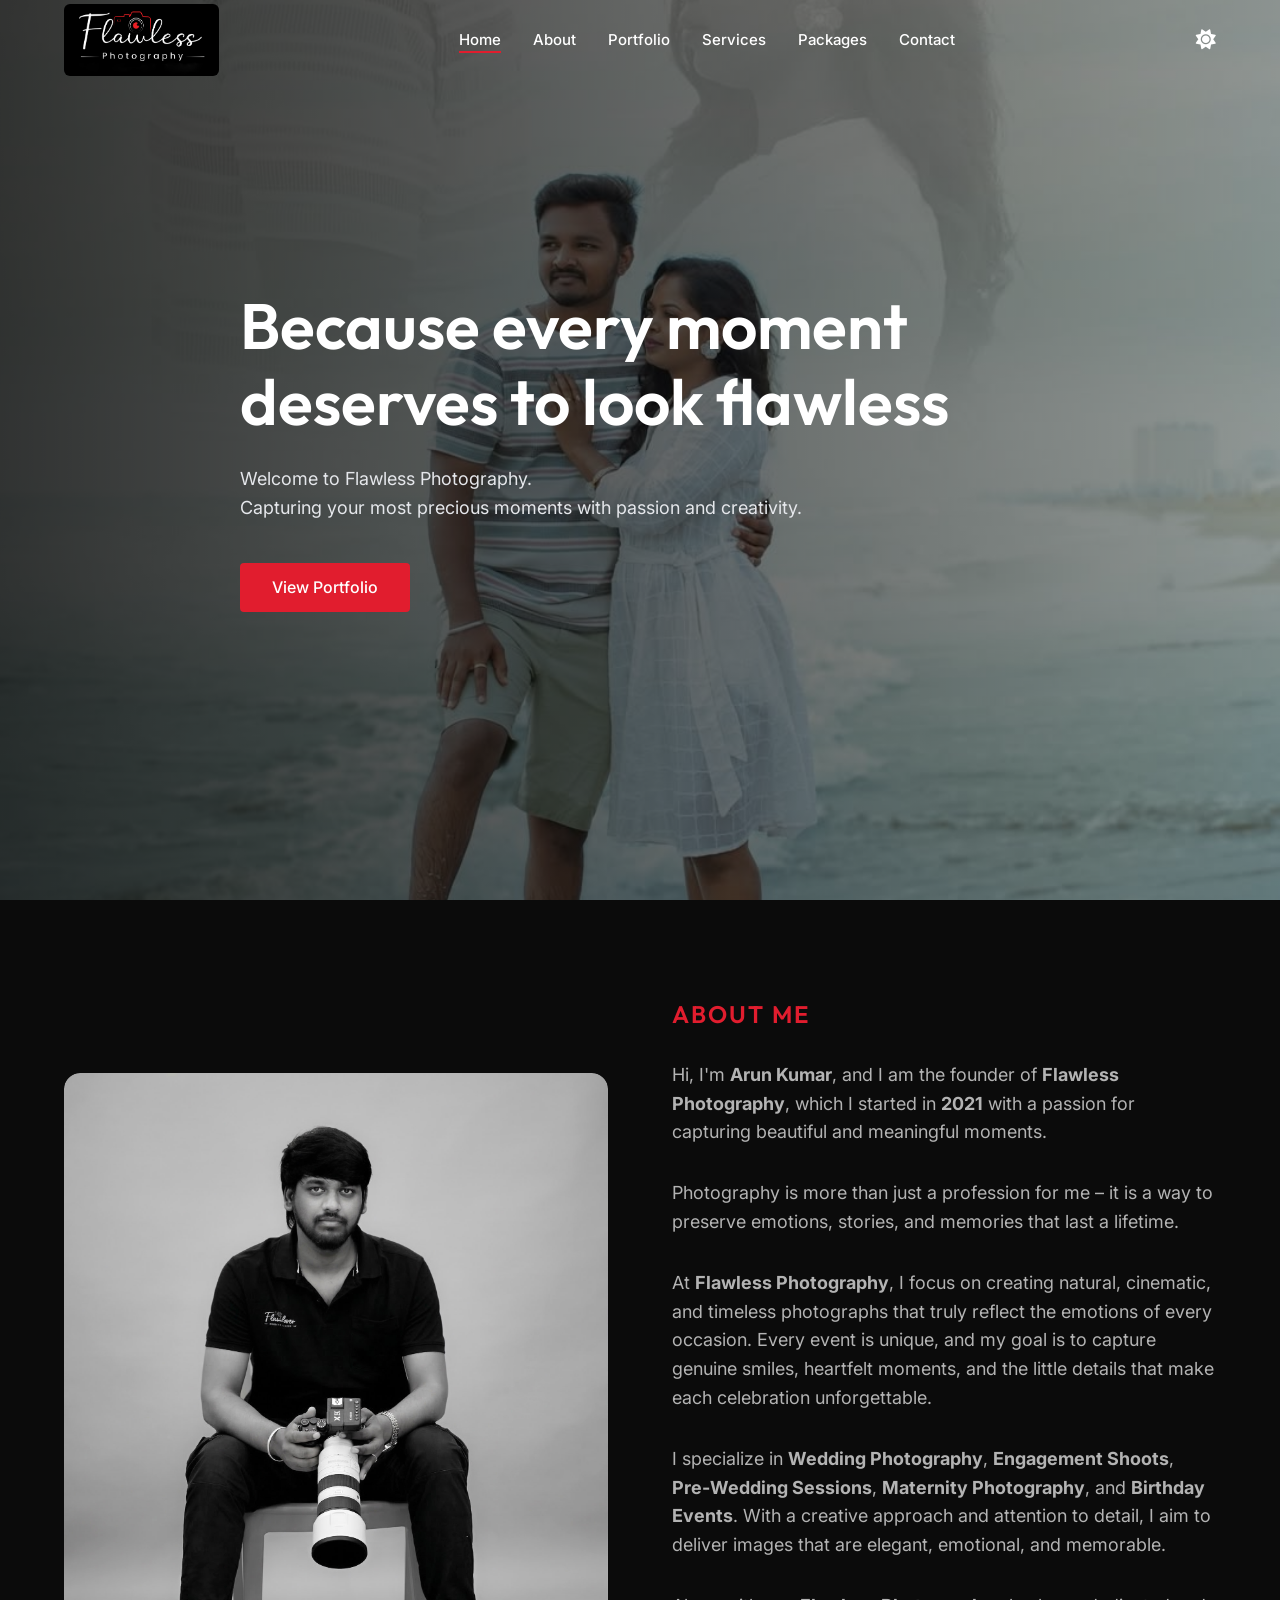
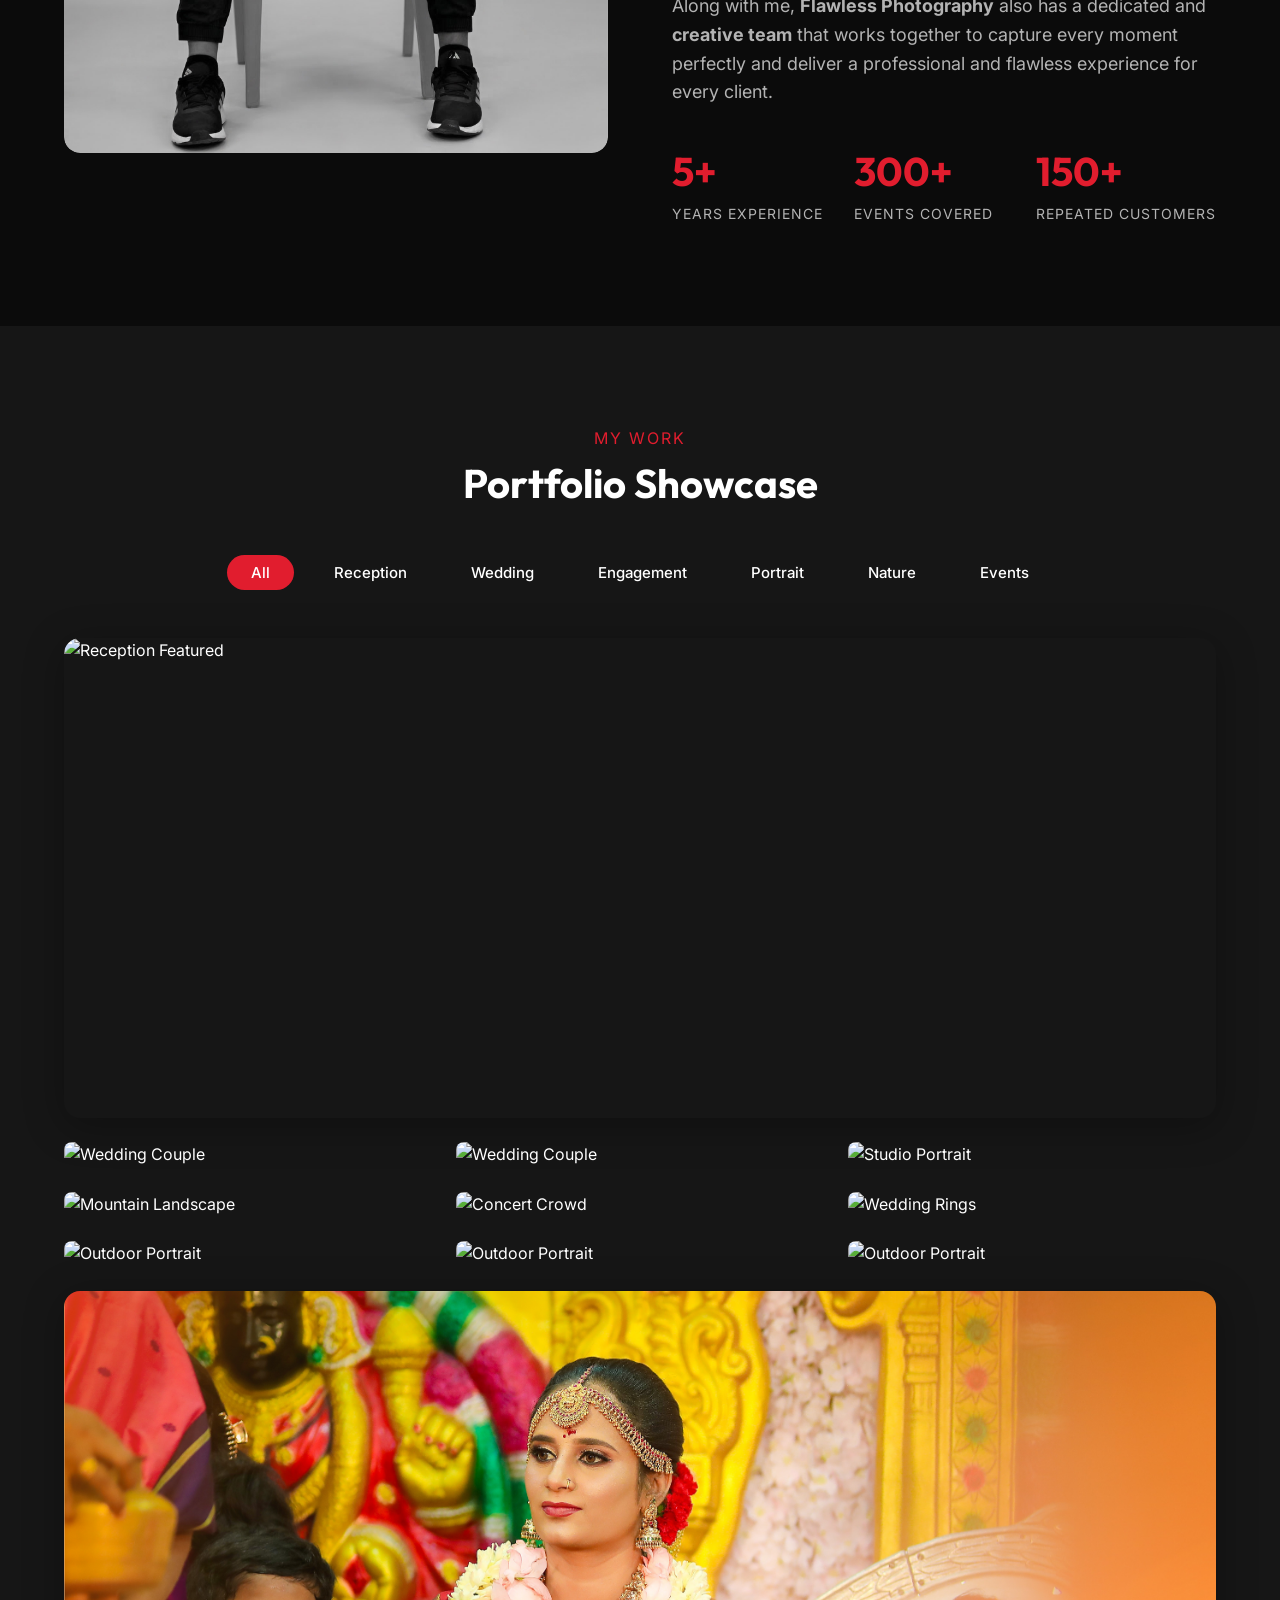
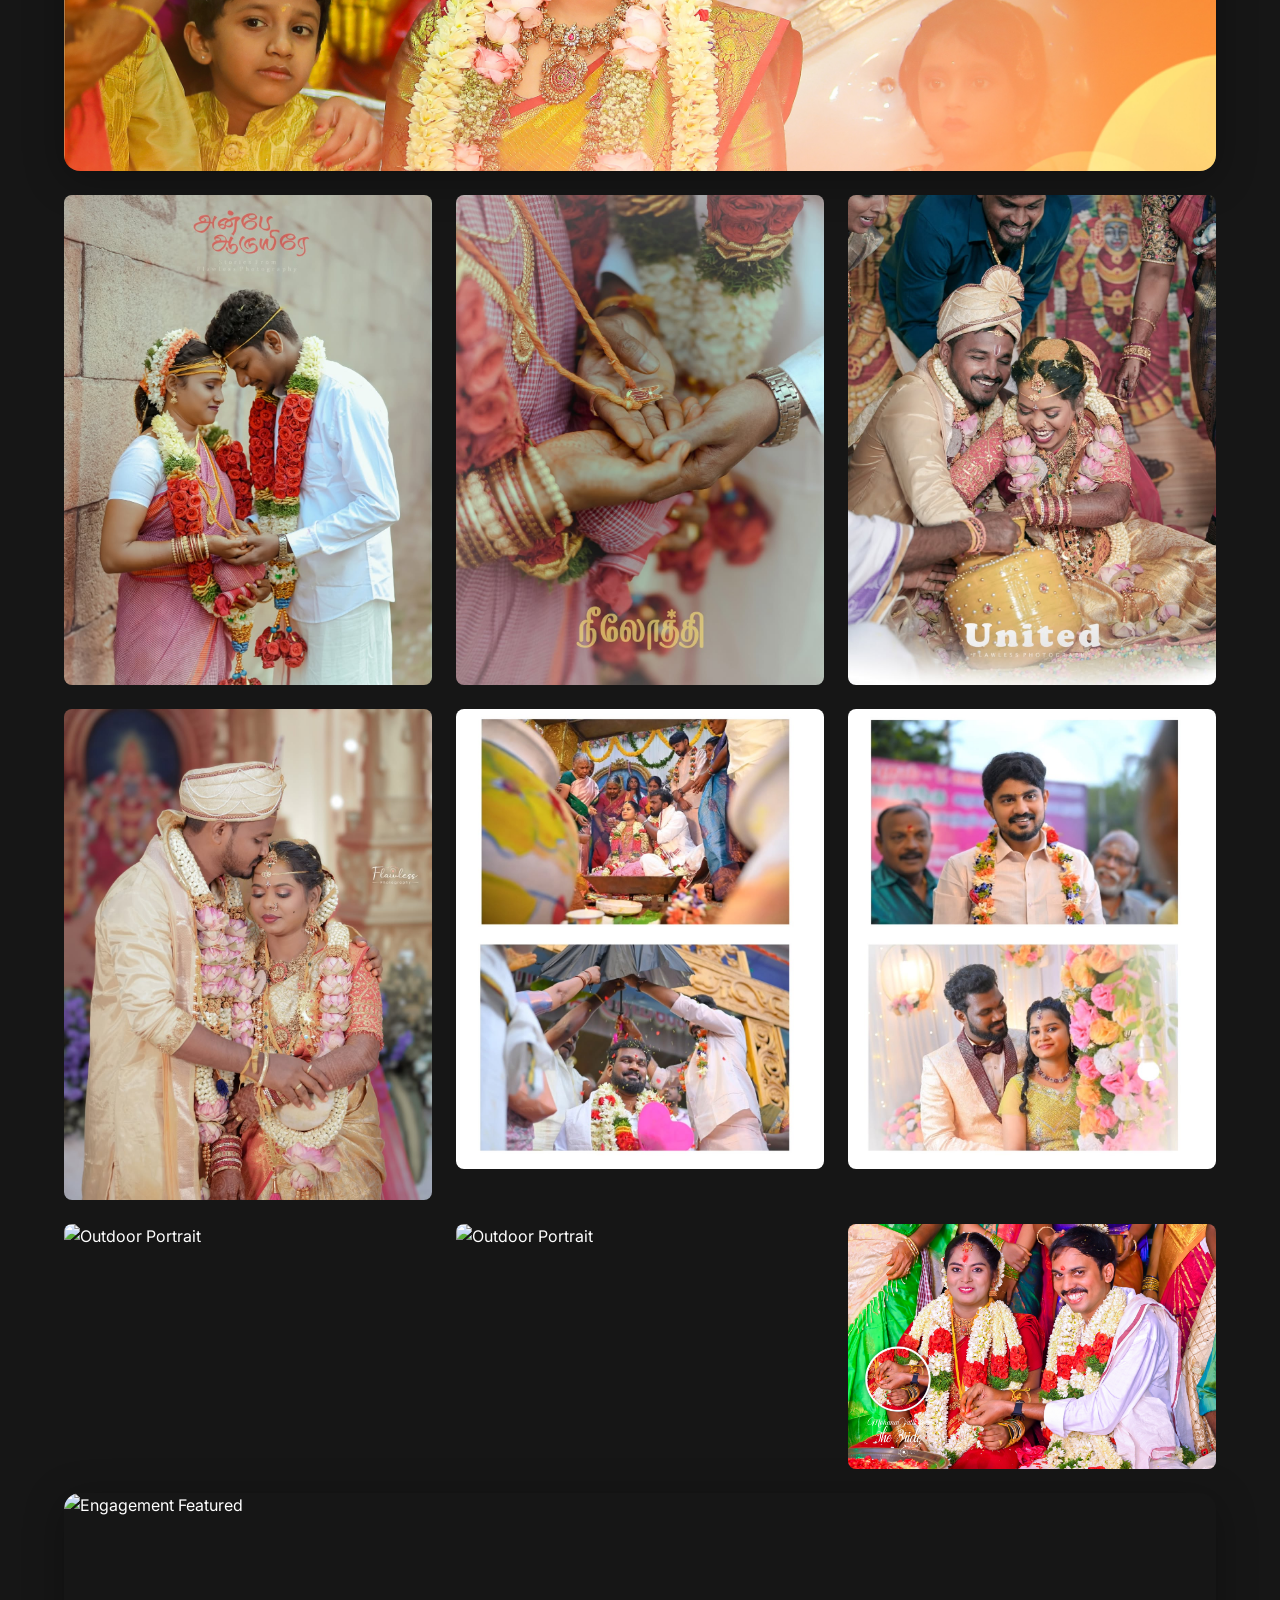
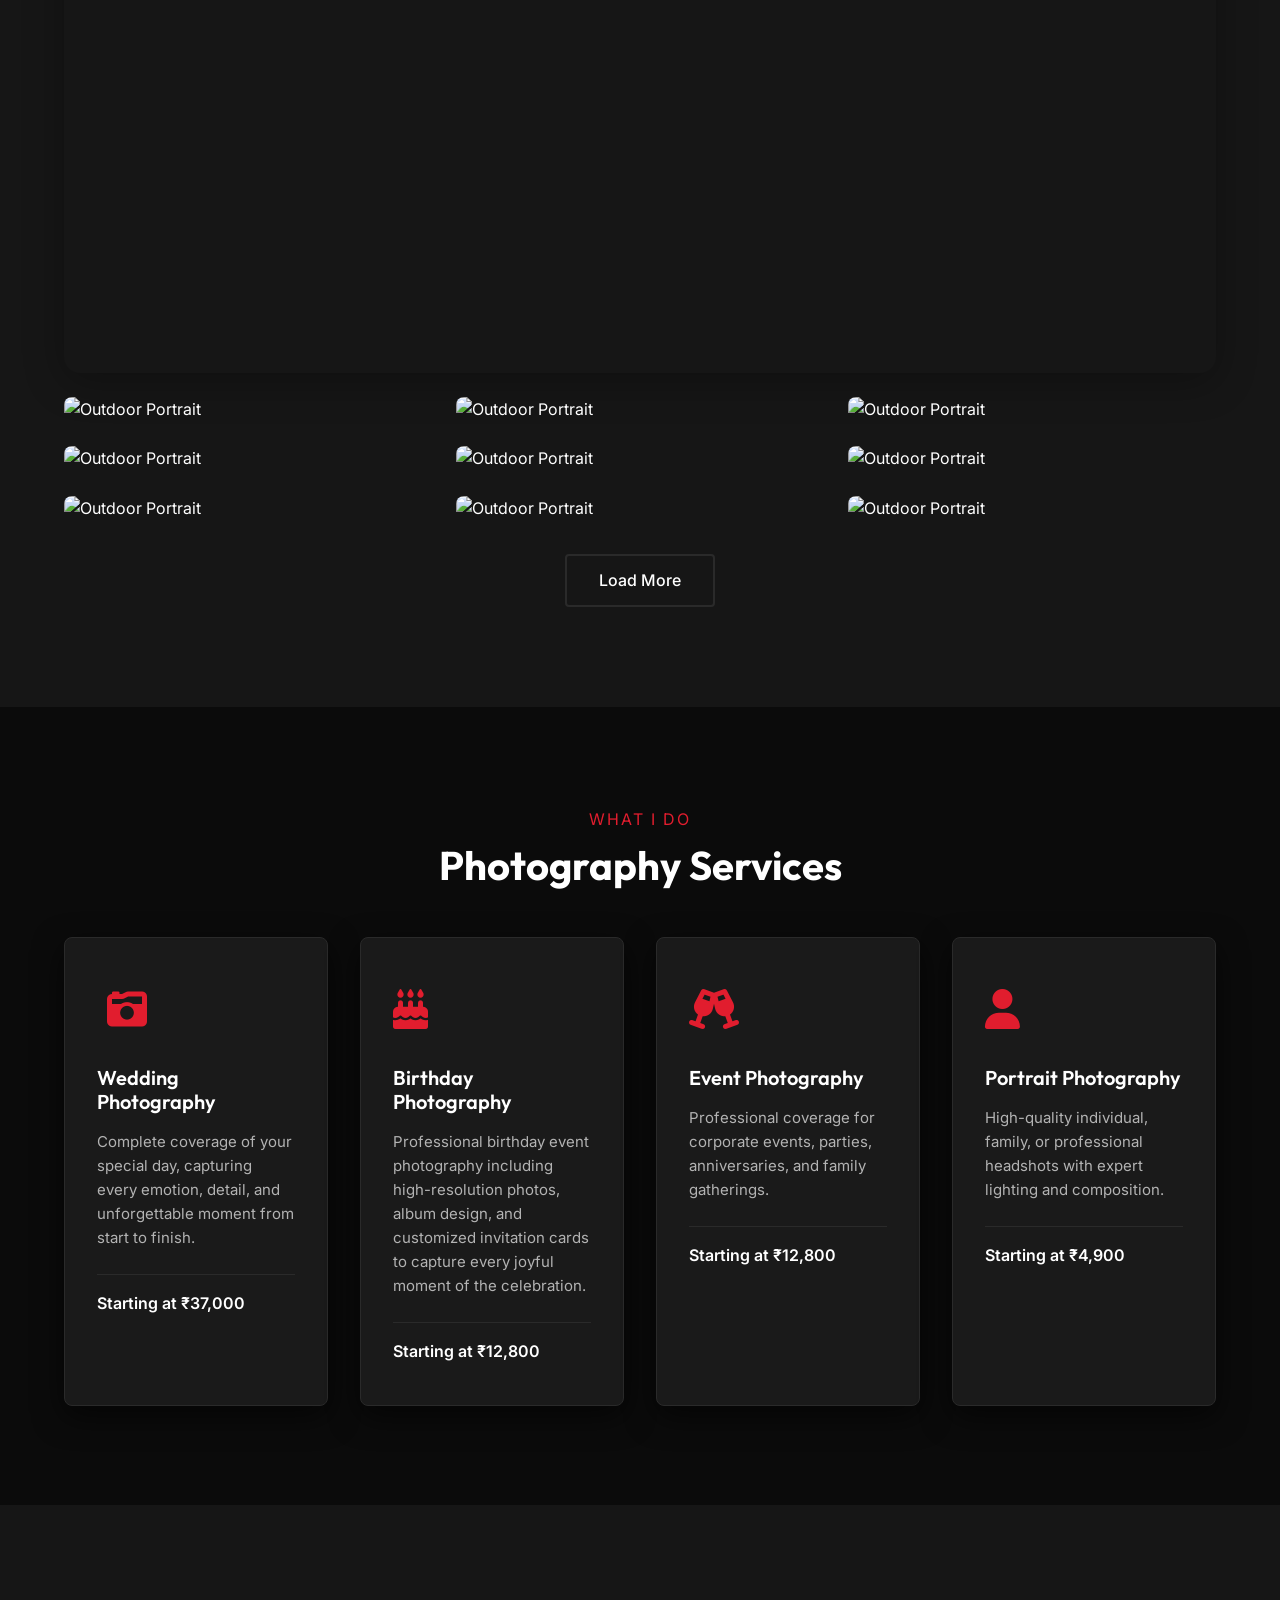
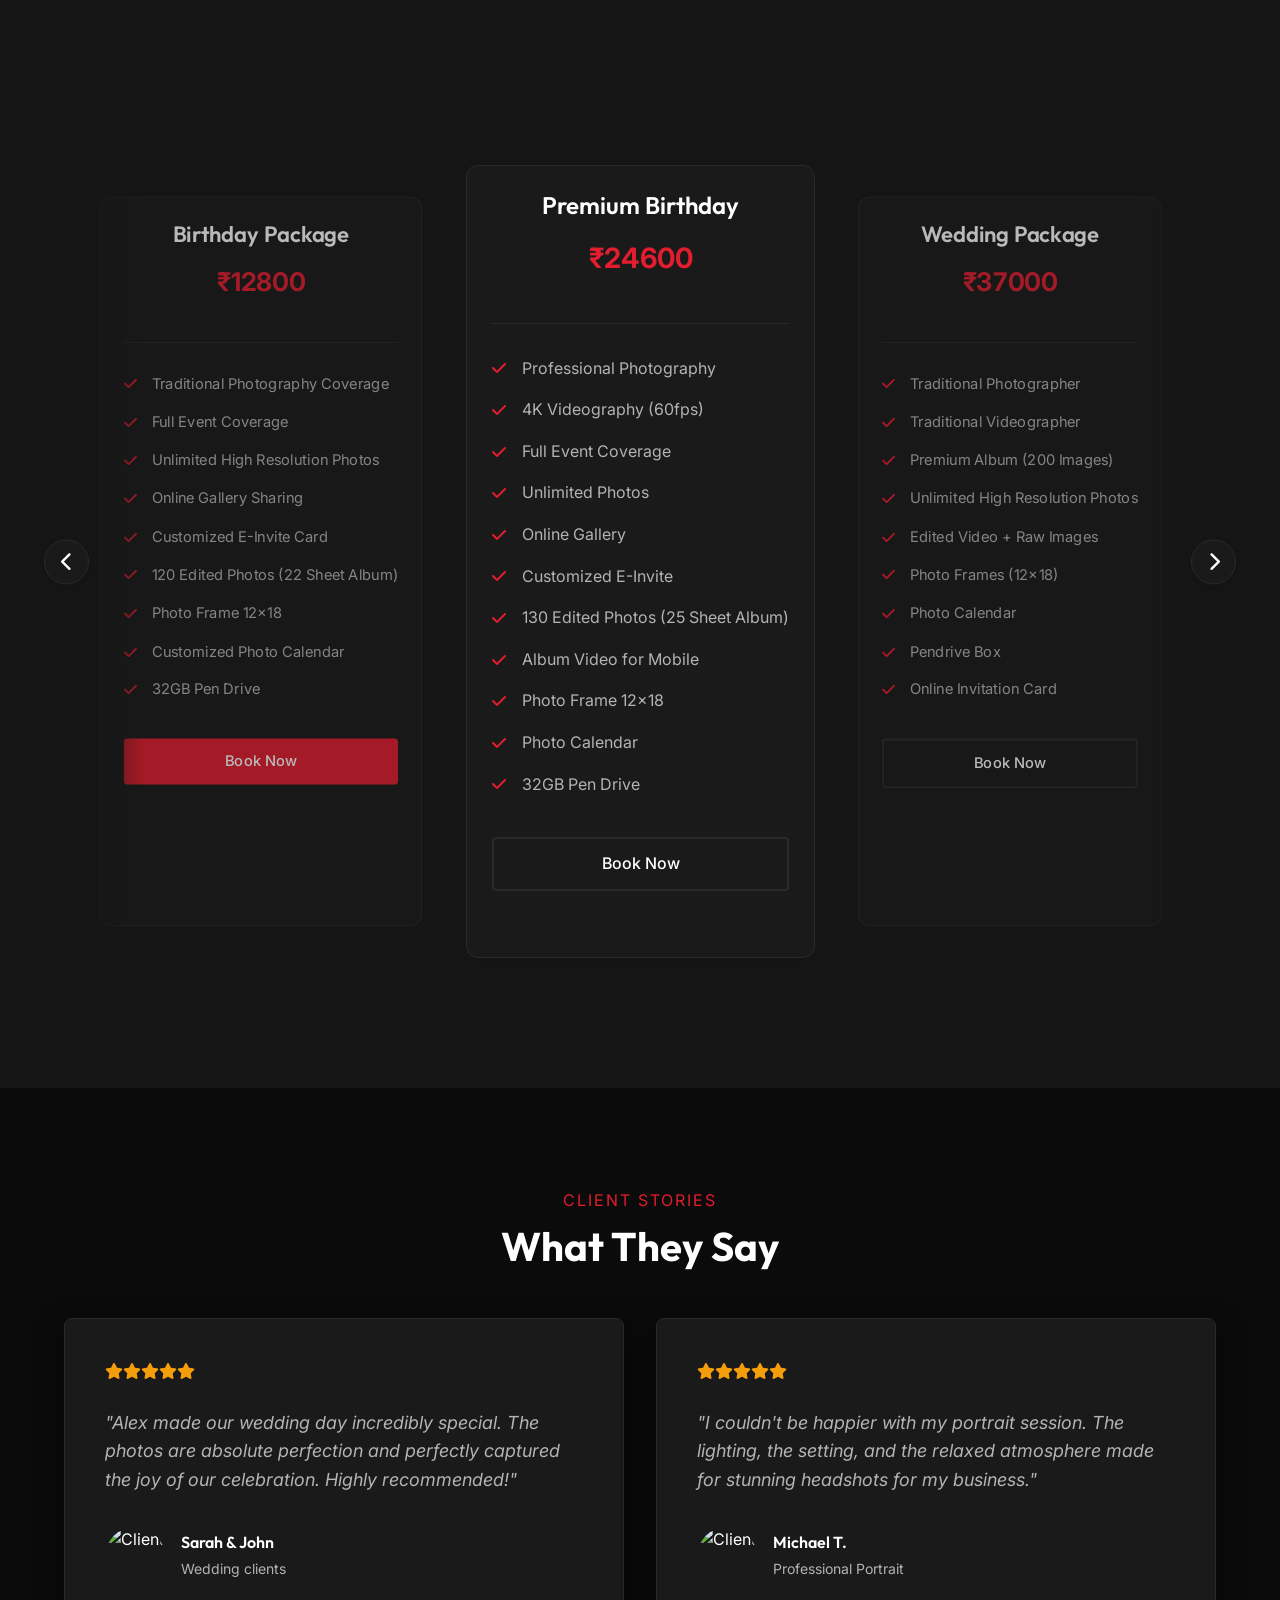
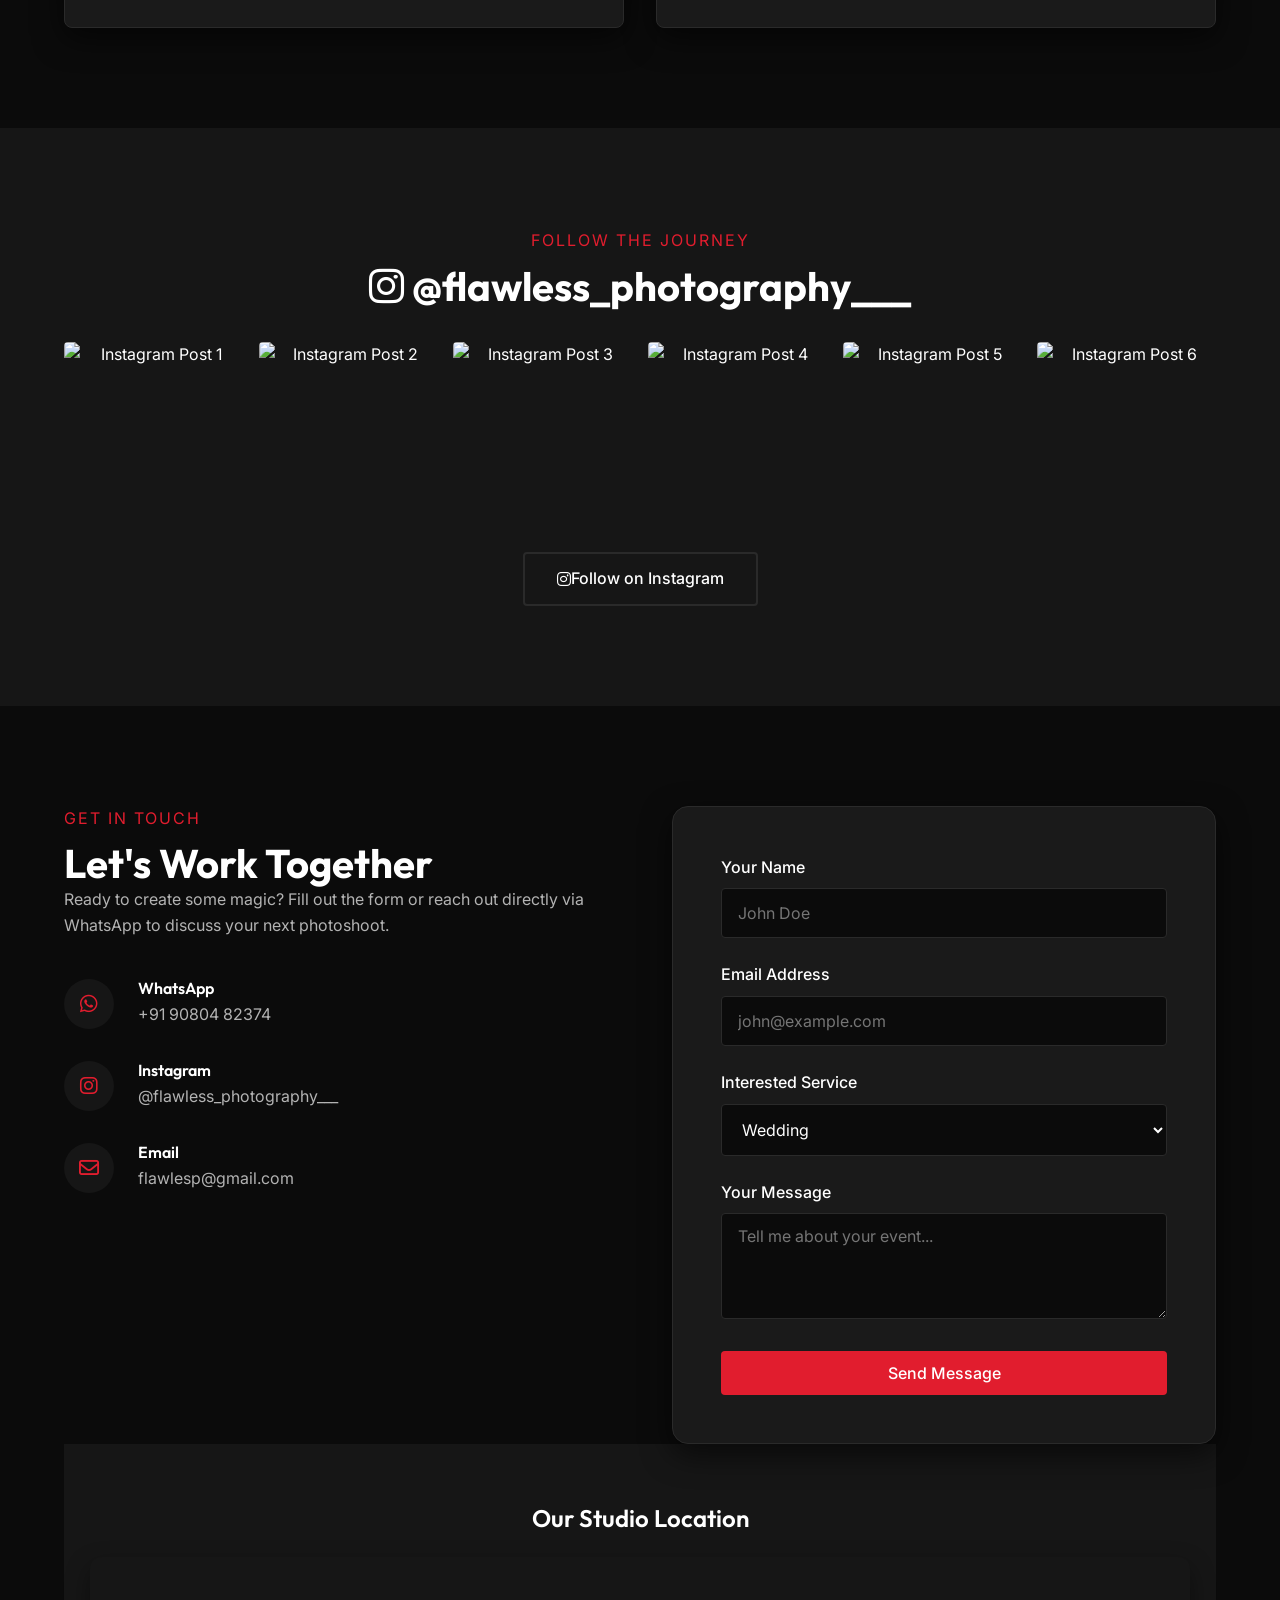
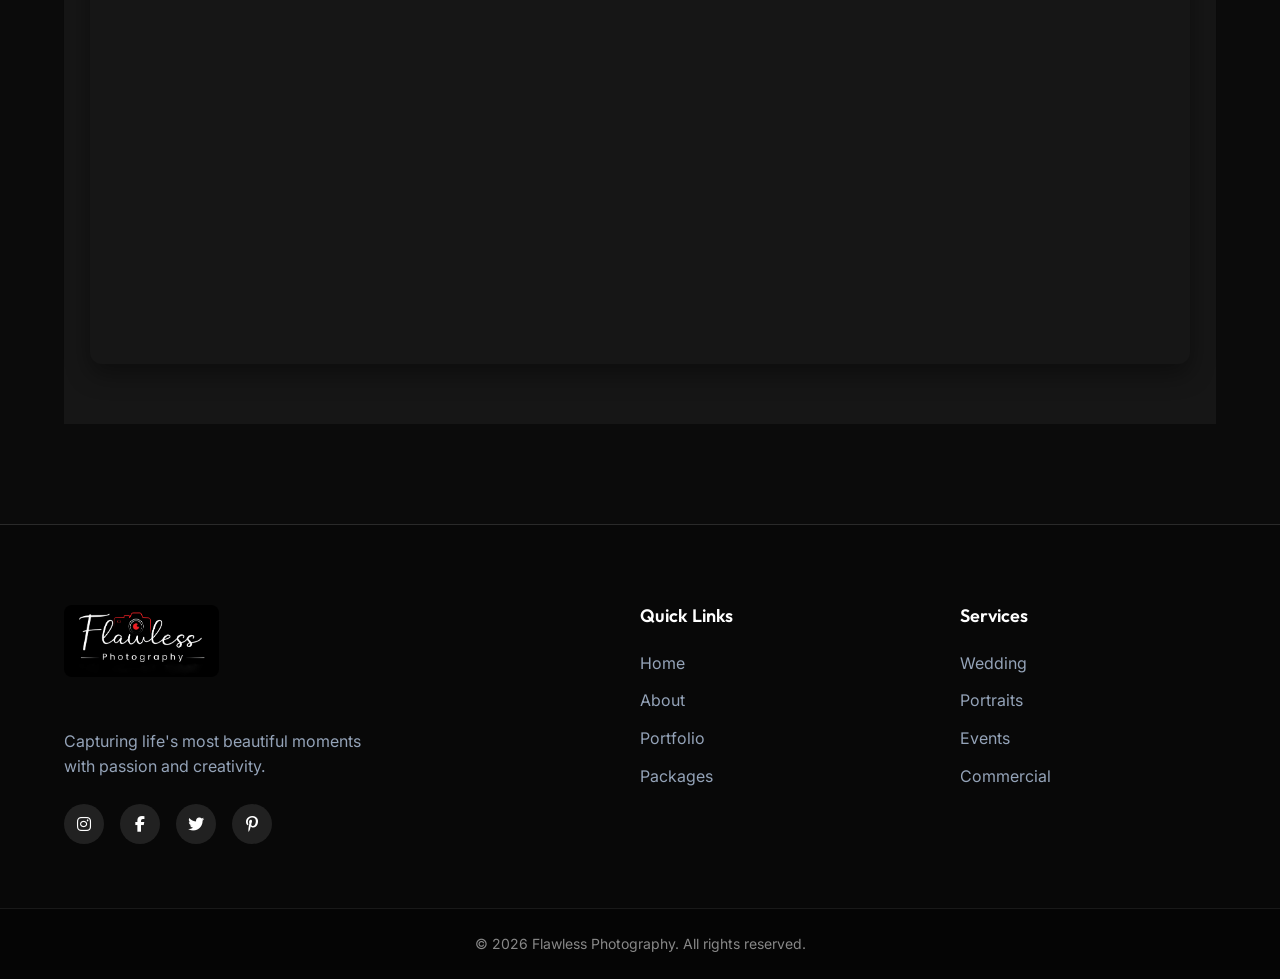
==== commit 9df671b1: "Update index.html" ====
--- a/index.html
+++ b/index.html
@@ -1000,4 +1000,4 @@
     <script src="script.js"></script>
 </body>
 
-</html>+</html>
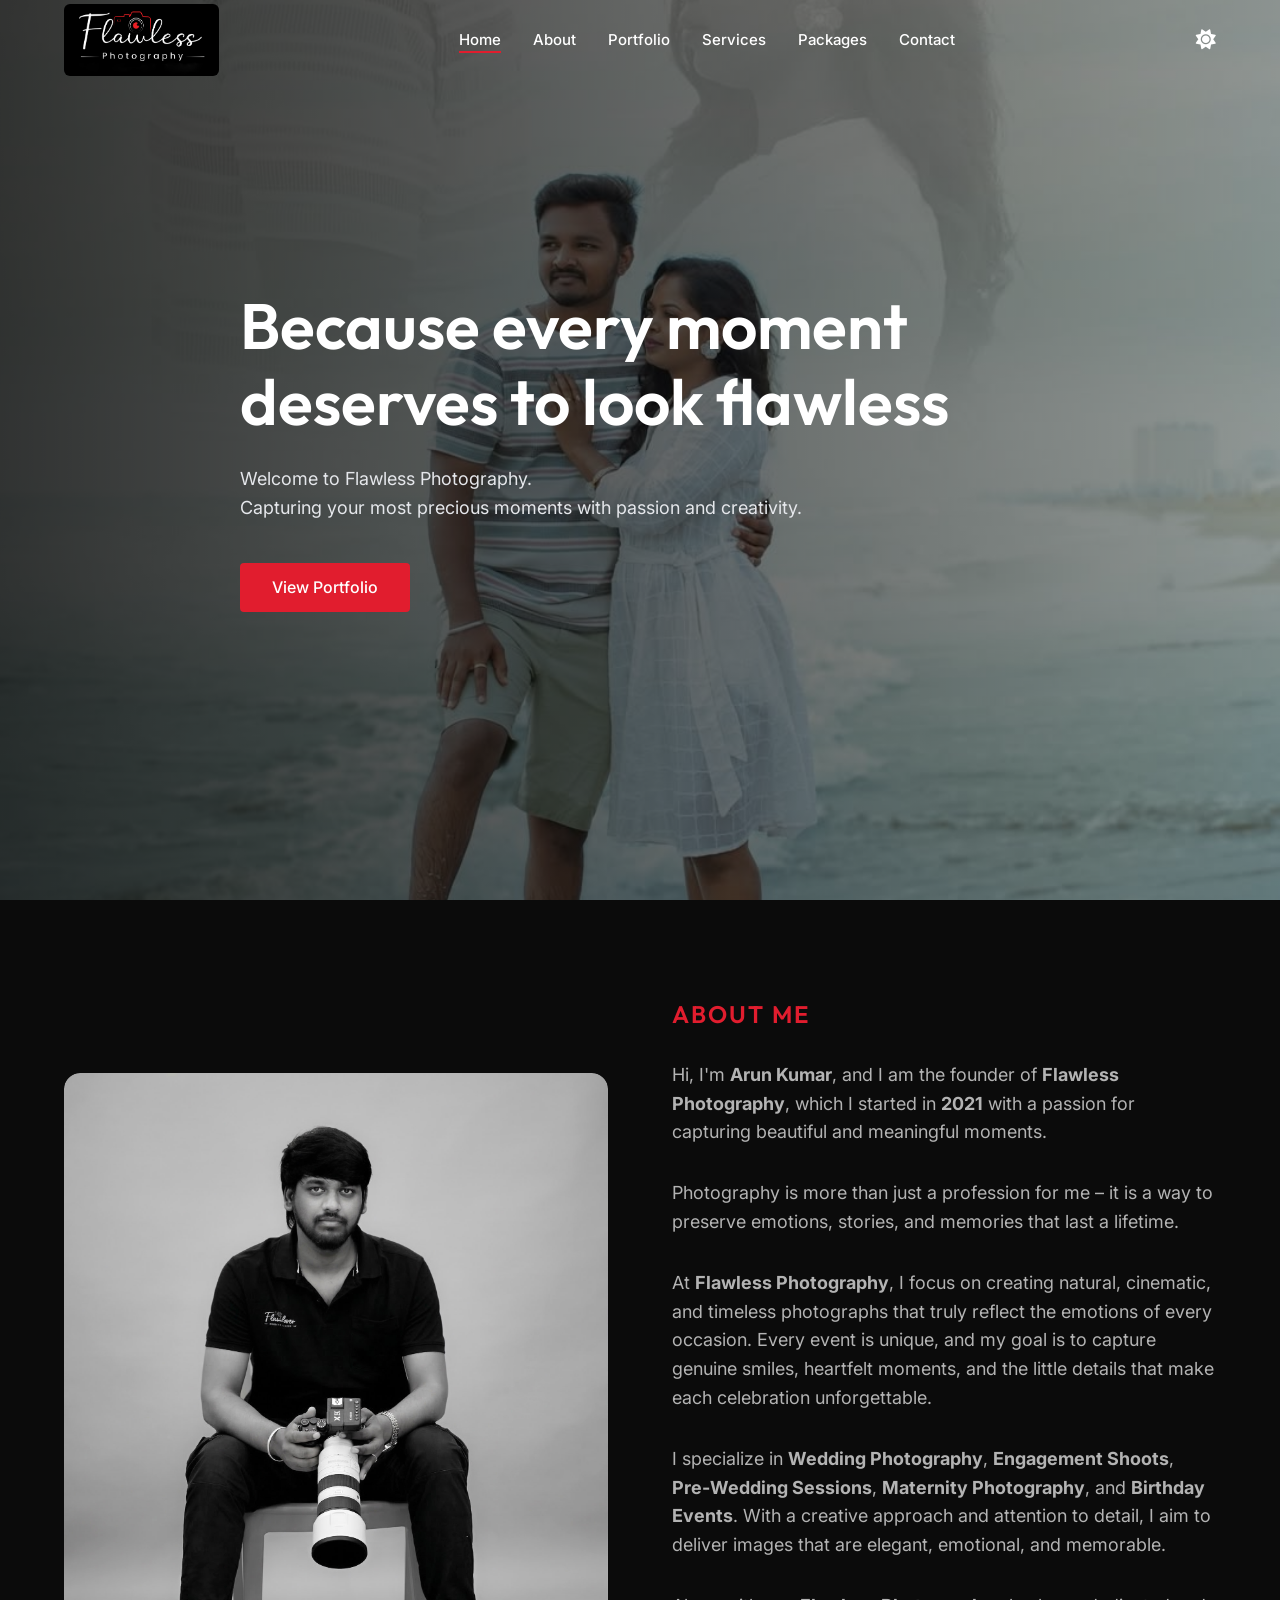
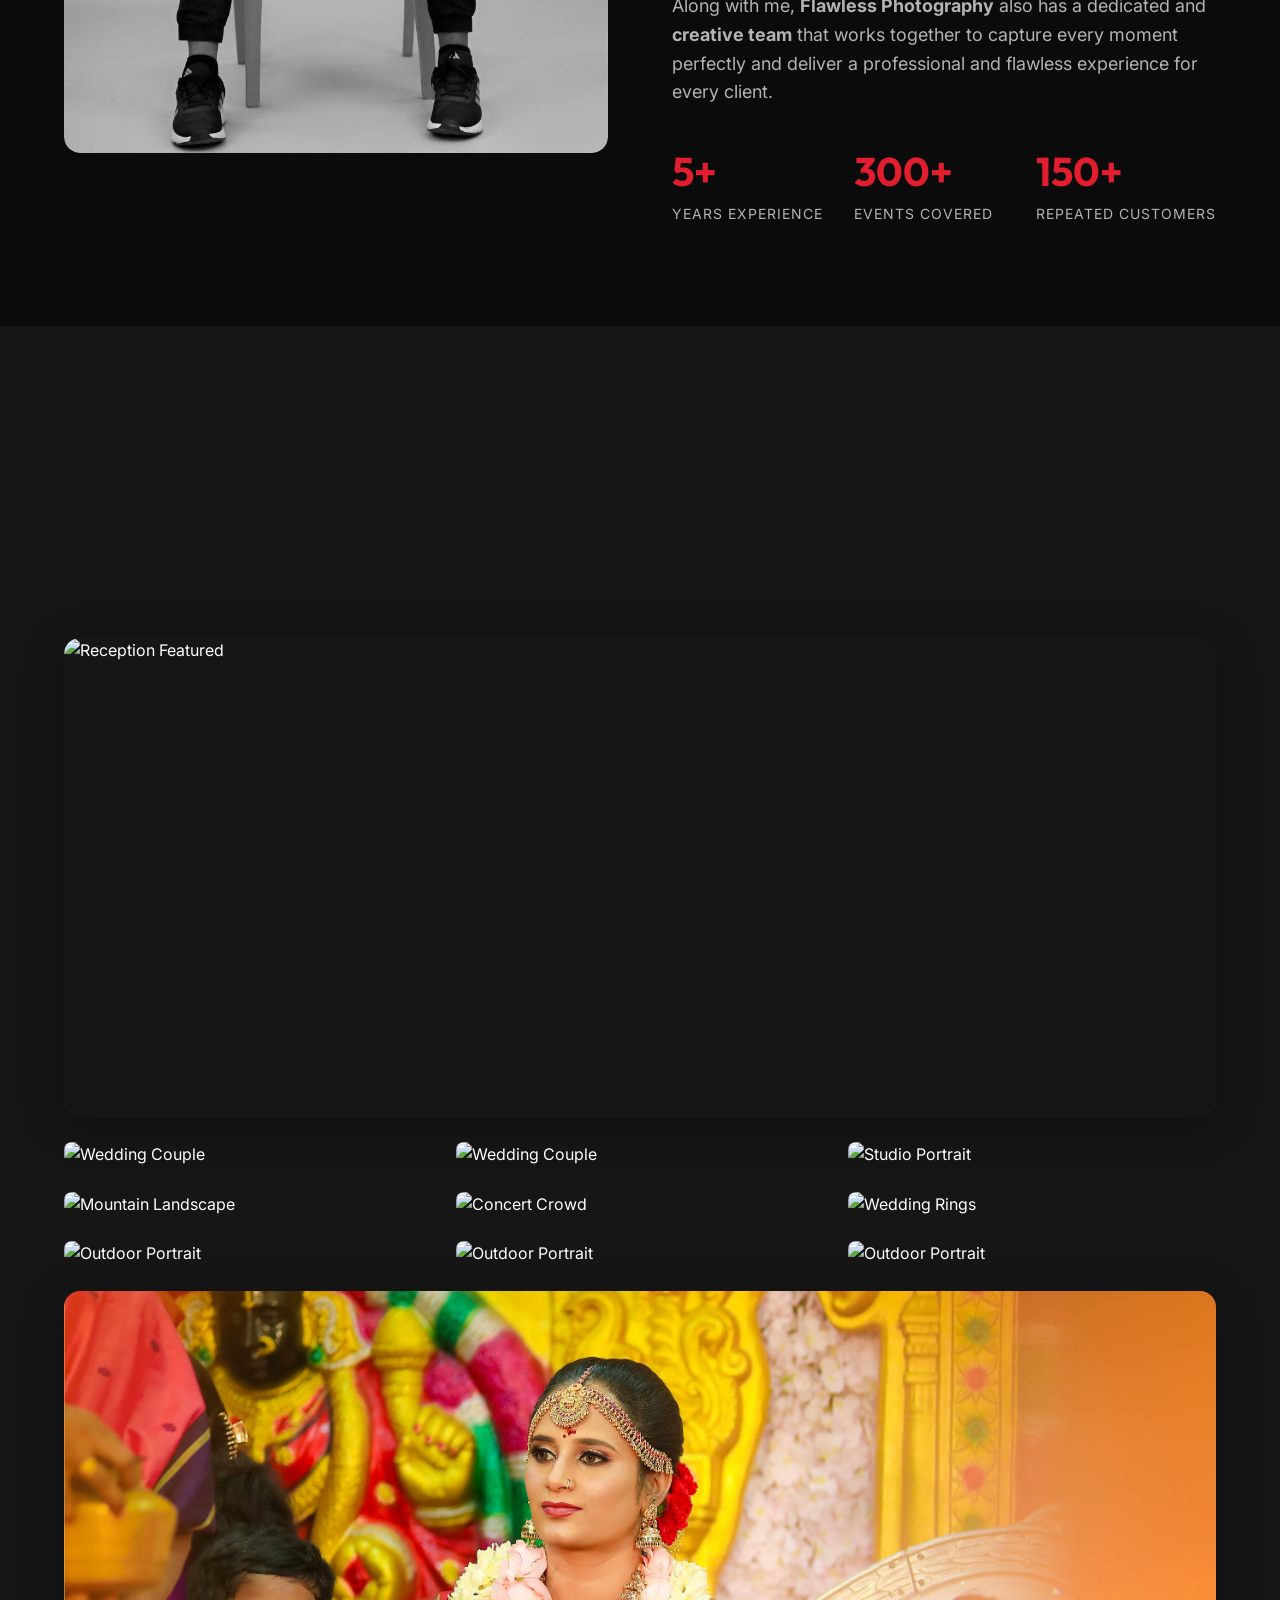
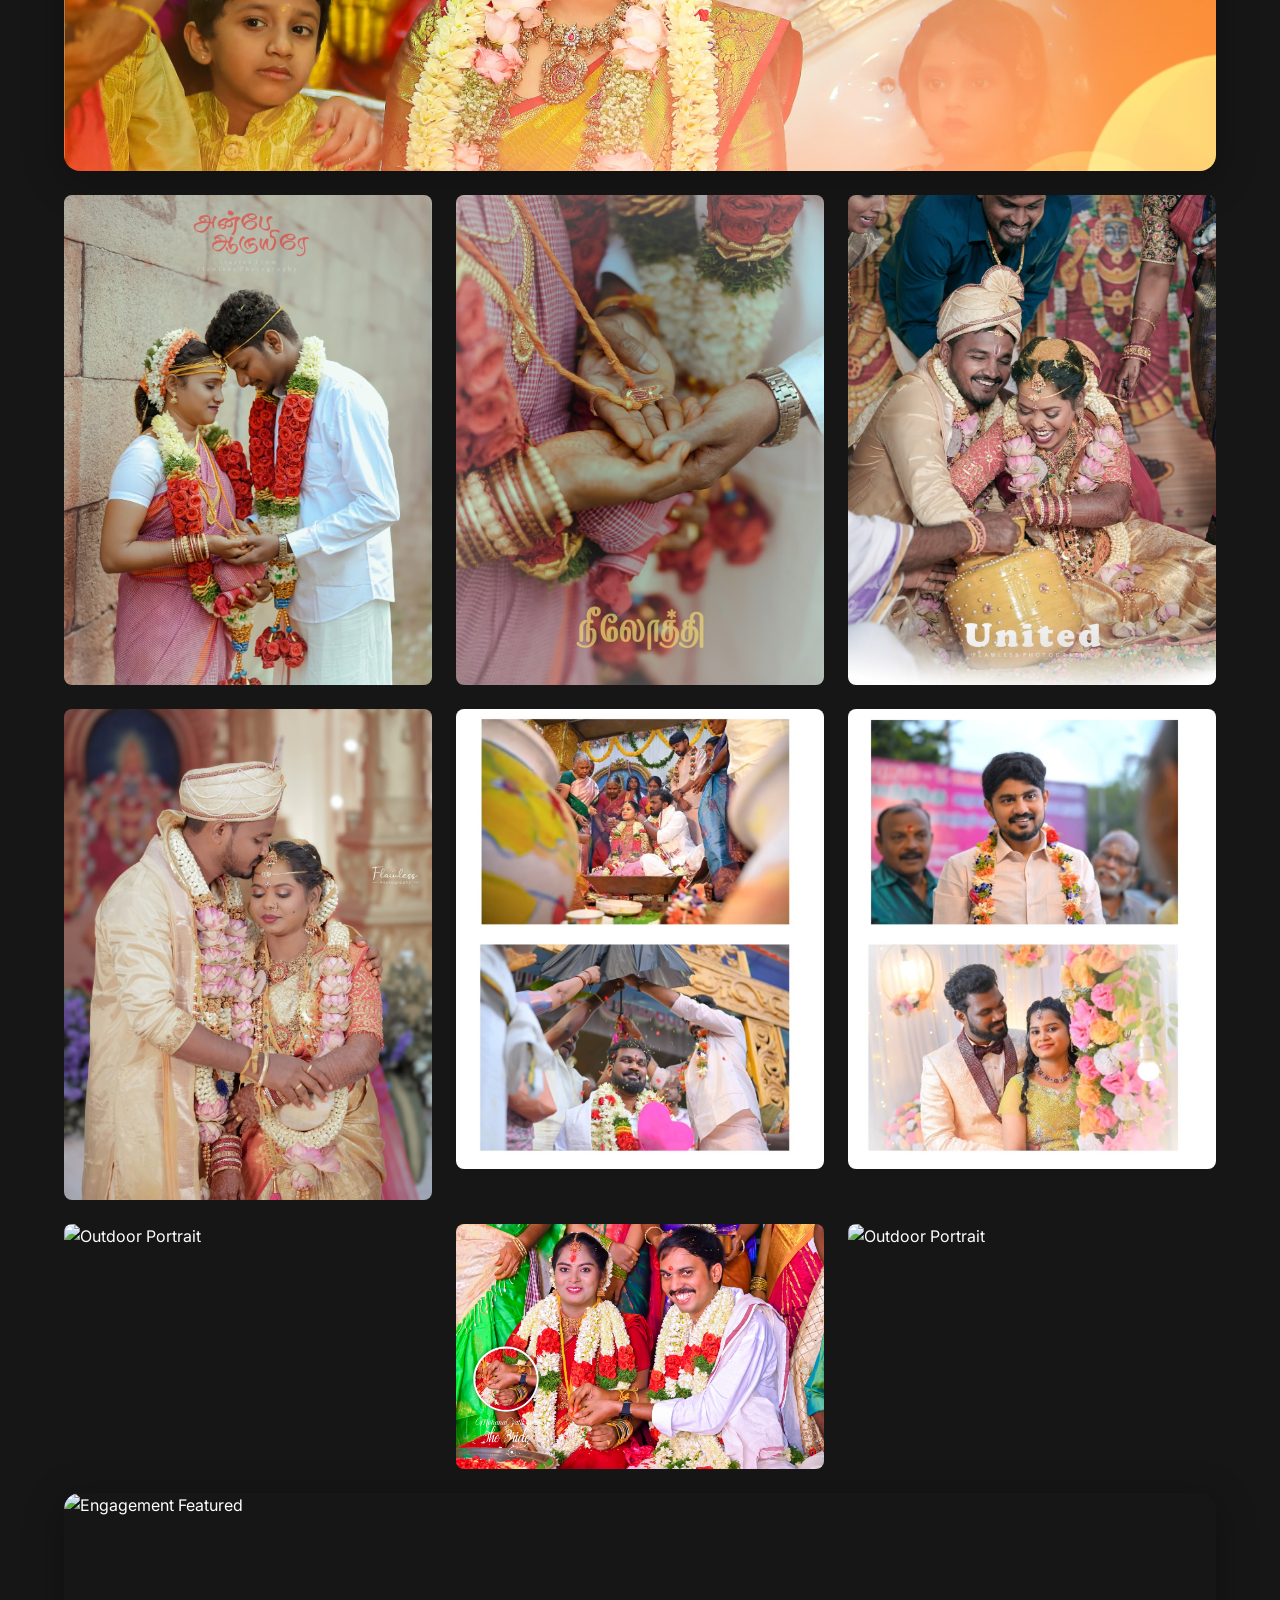
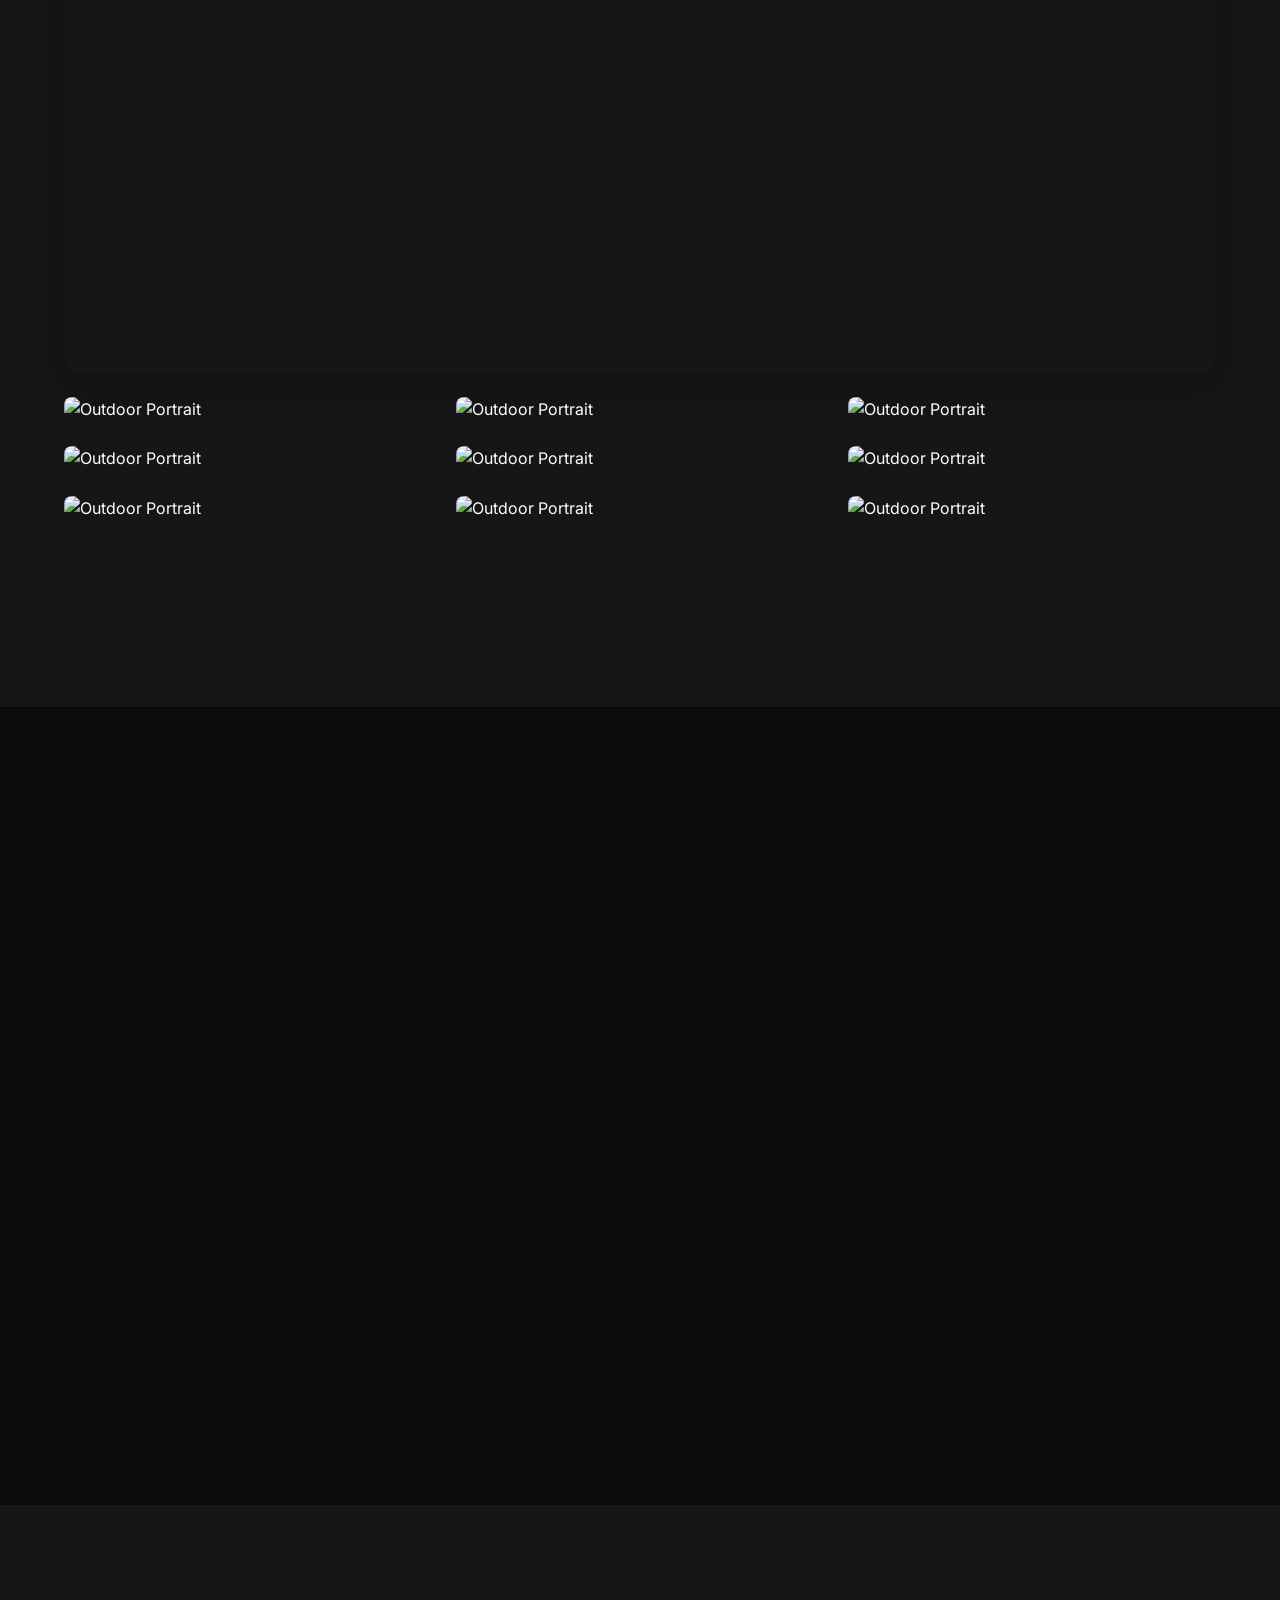
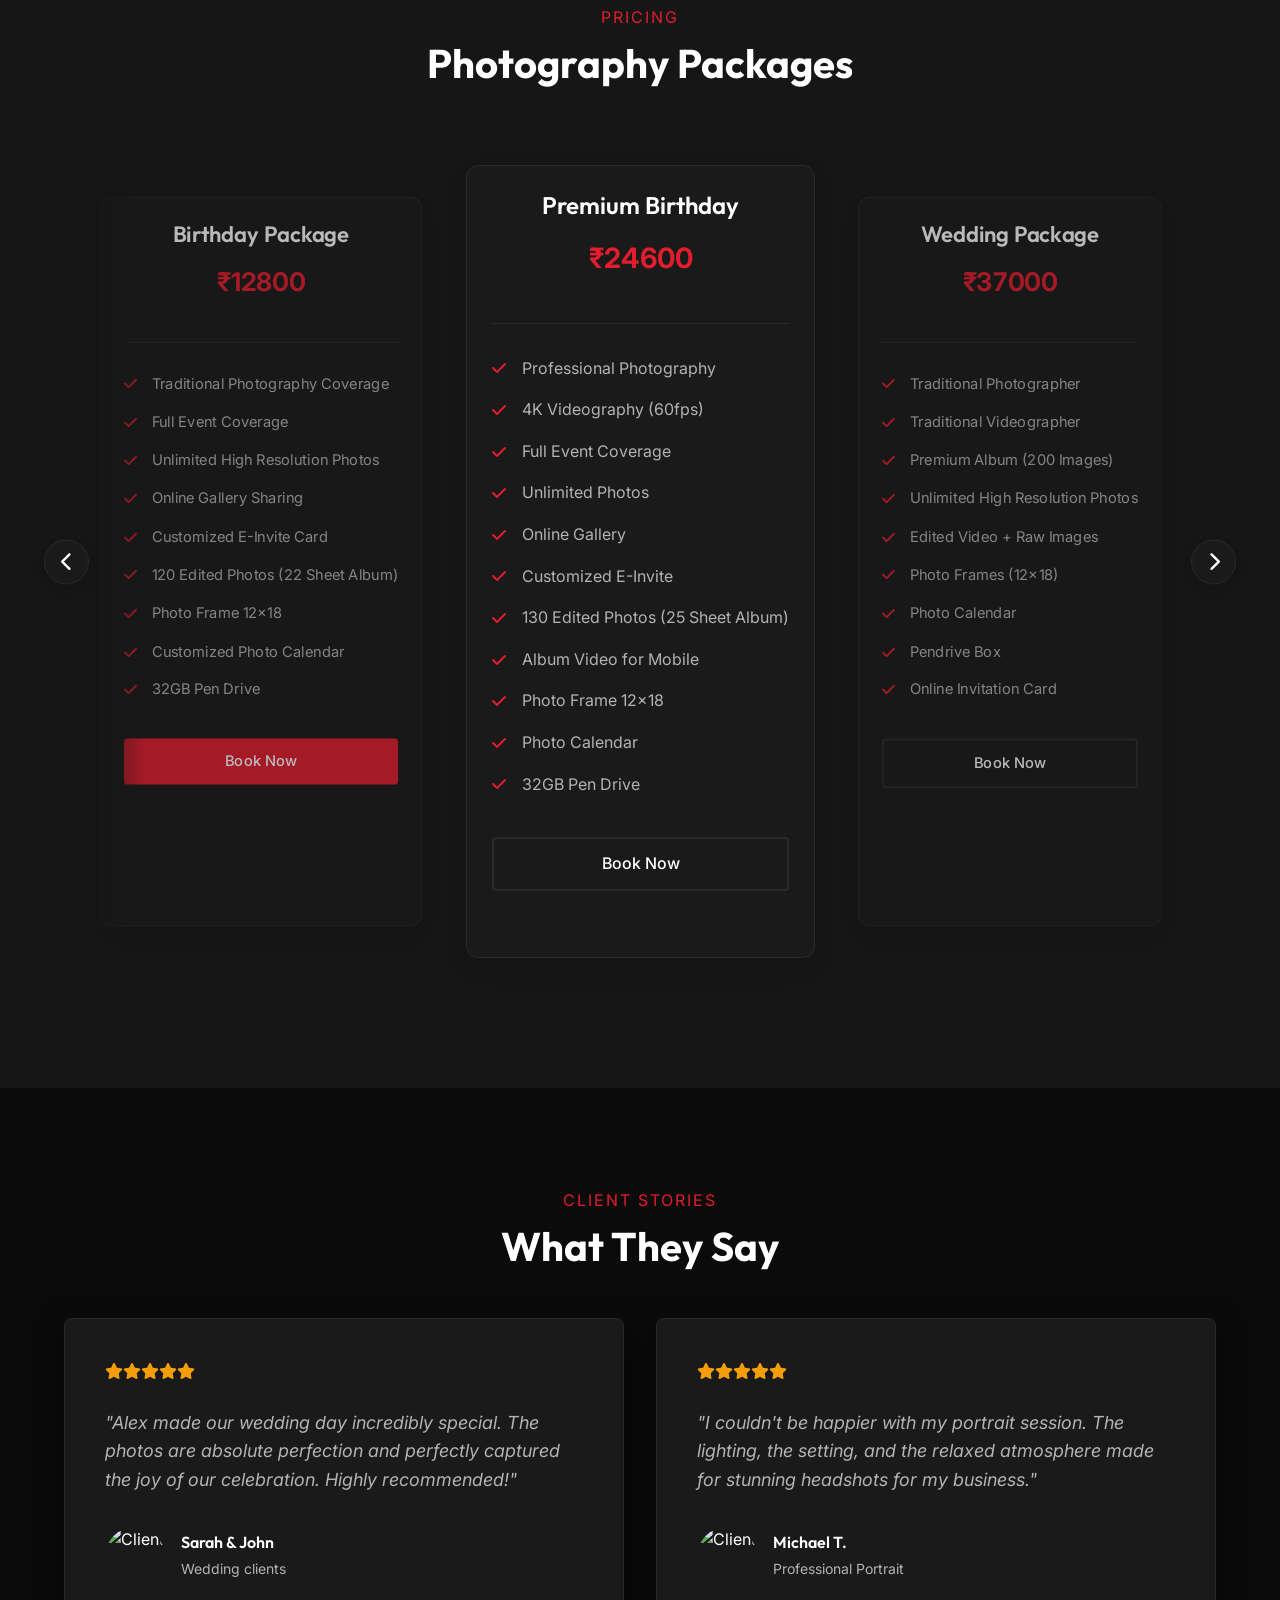
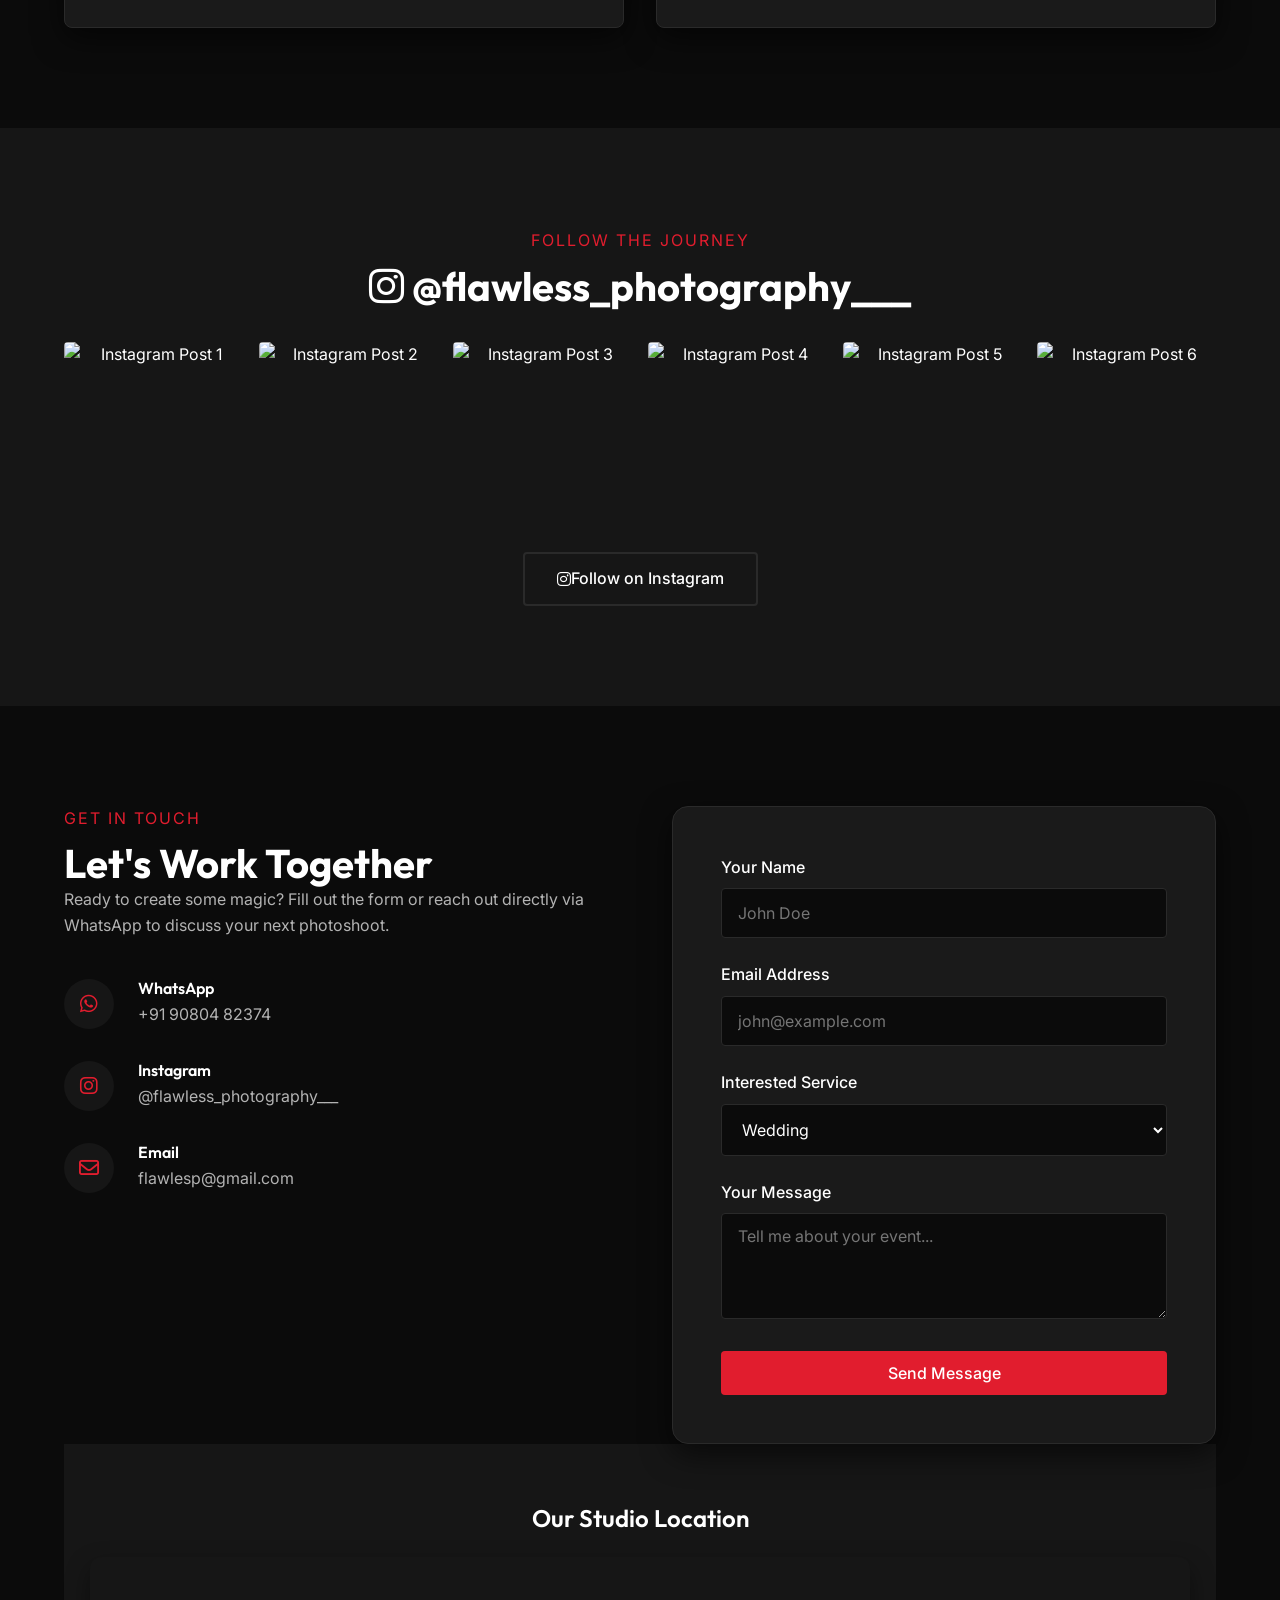
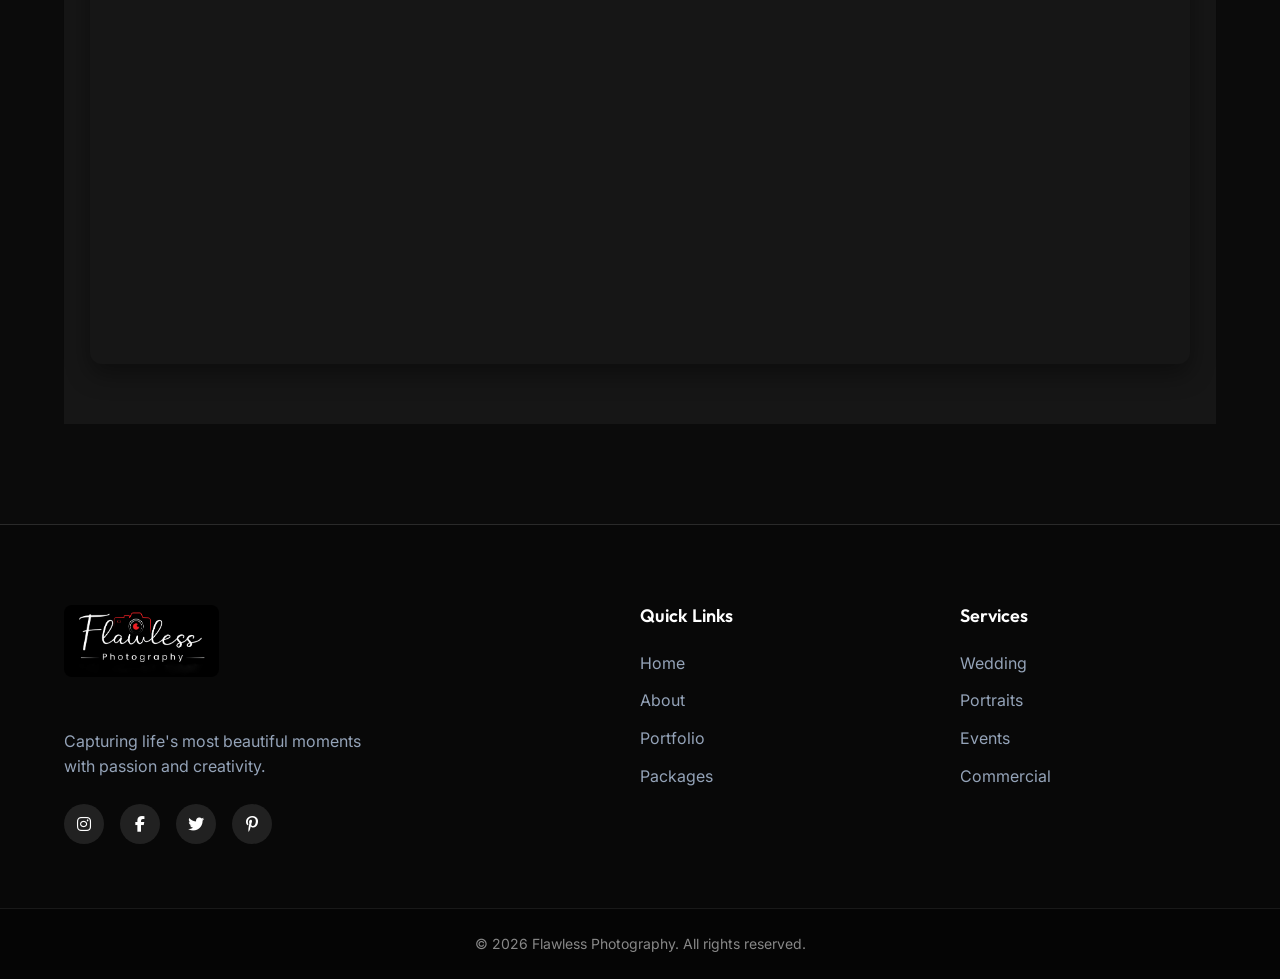
==== commit 79a1891a: "Update index.html" ====
--- a/index.html
+++ b/index.html
@@ -393,7 +393,7 @@
                     <!--Wedding Gallery Item 7-->
                     <div class="gallery-item portrait" data-category="wedding">
                         <div class="gallery-img-wrapper portrait">
-                            <img src="images/wedding/img_4991.jpg.jpeg"
+                            <img src="images/wedding/13.jpg.jpeg"
                                 alt="Outdoor Portrait" loading="lazy">
                             <div class="gallery-overlay">
                                 <h3>Event Coverage</h3>
@@ -407,7 +407,7 @@
                     <!--Wedding Gallery Item 8-->
                     <div class="gallery-item portrait" data-category="wedding">
                         <div class="gallery-img-wrapper portrait">
-                            <img src="images/wedding/13.jpg.jpeg"
+                            <img src="images/wedding/img_4991.jpg.jpeg"
                                 alt="Outdoor Portrait" loading="lazy">
                             <div class="gallery-overlay">
                                 <h3>Event Coverage</h3>
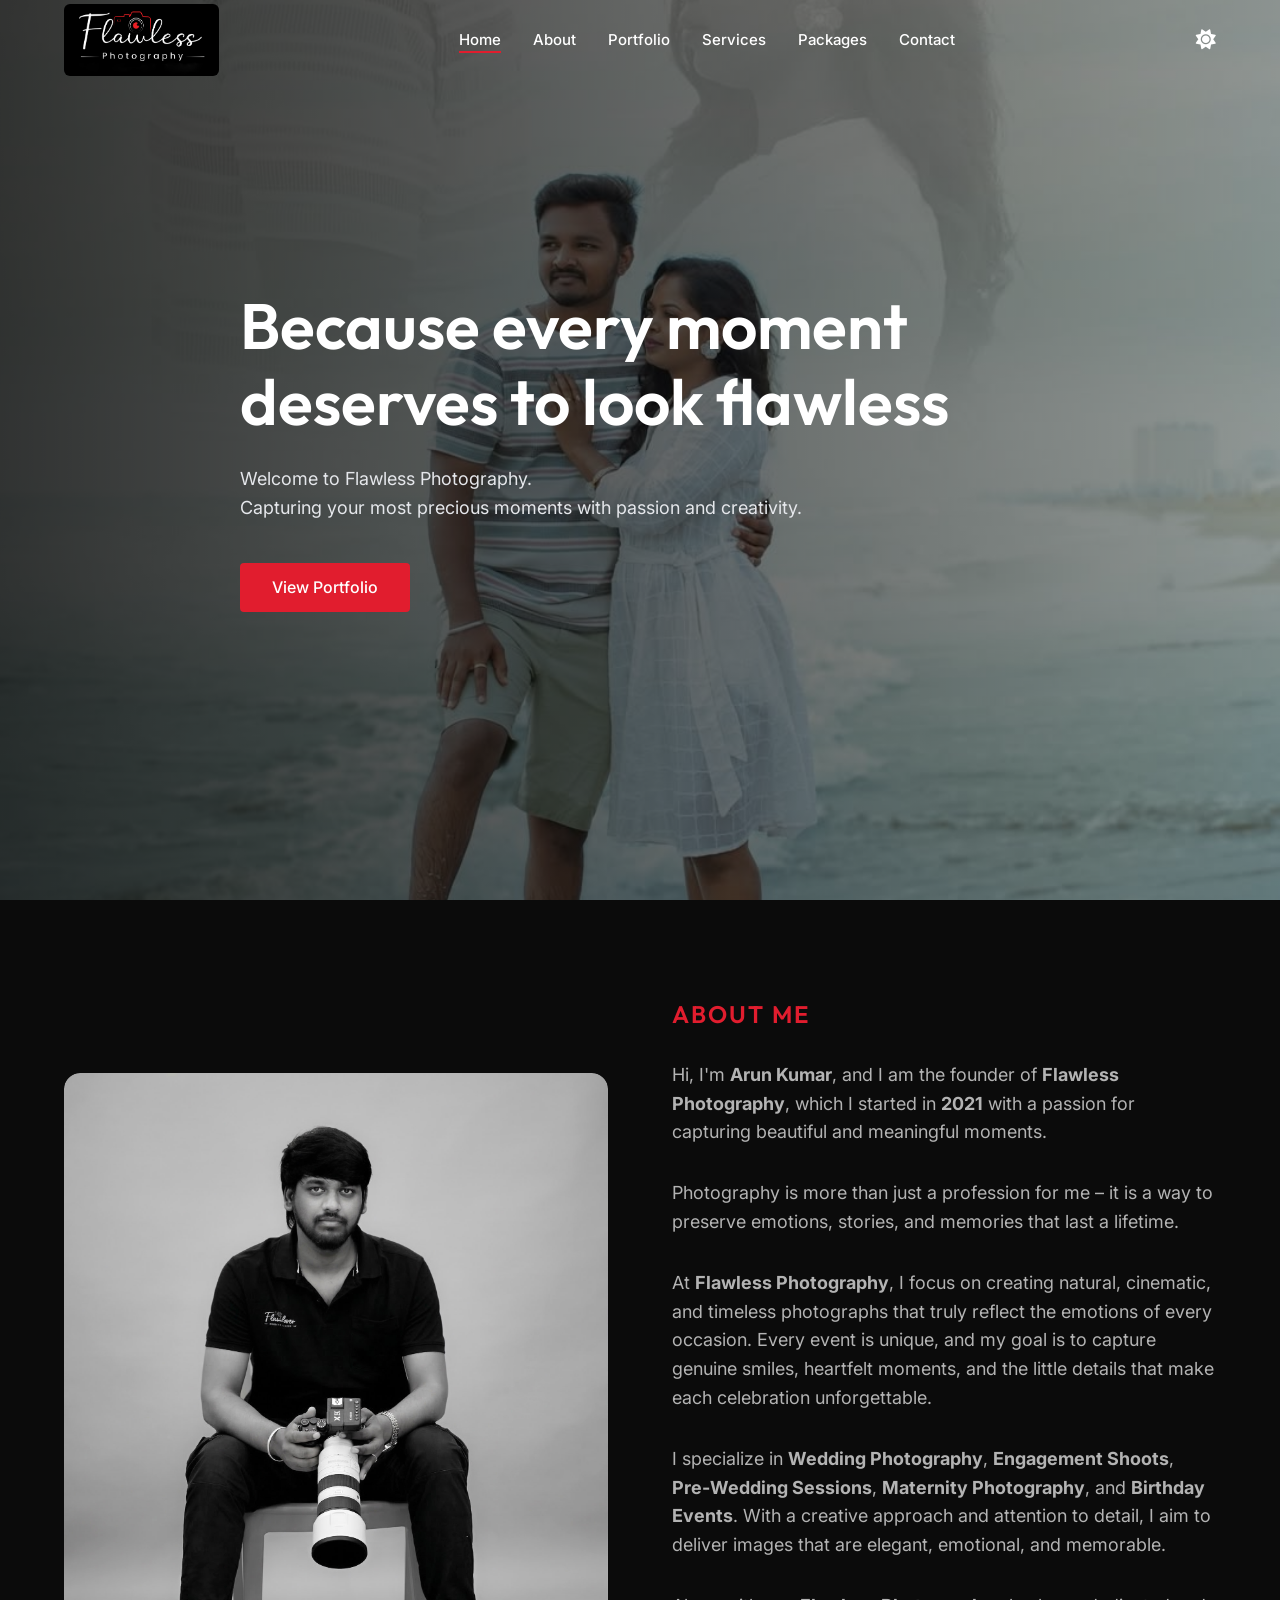
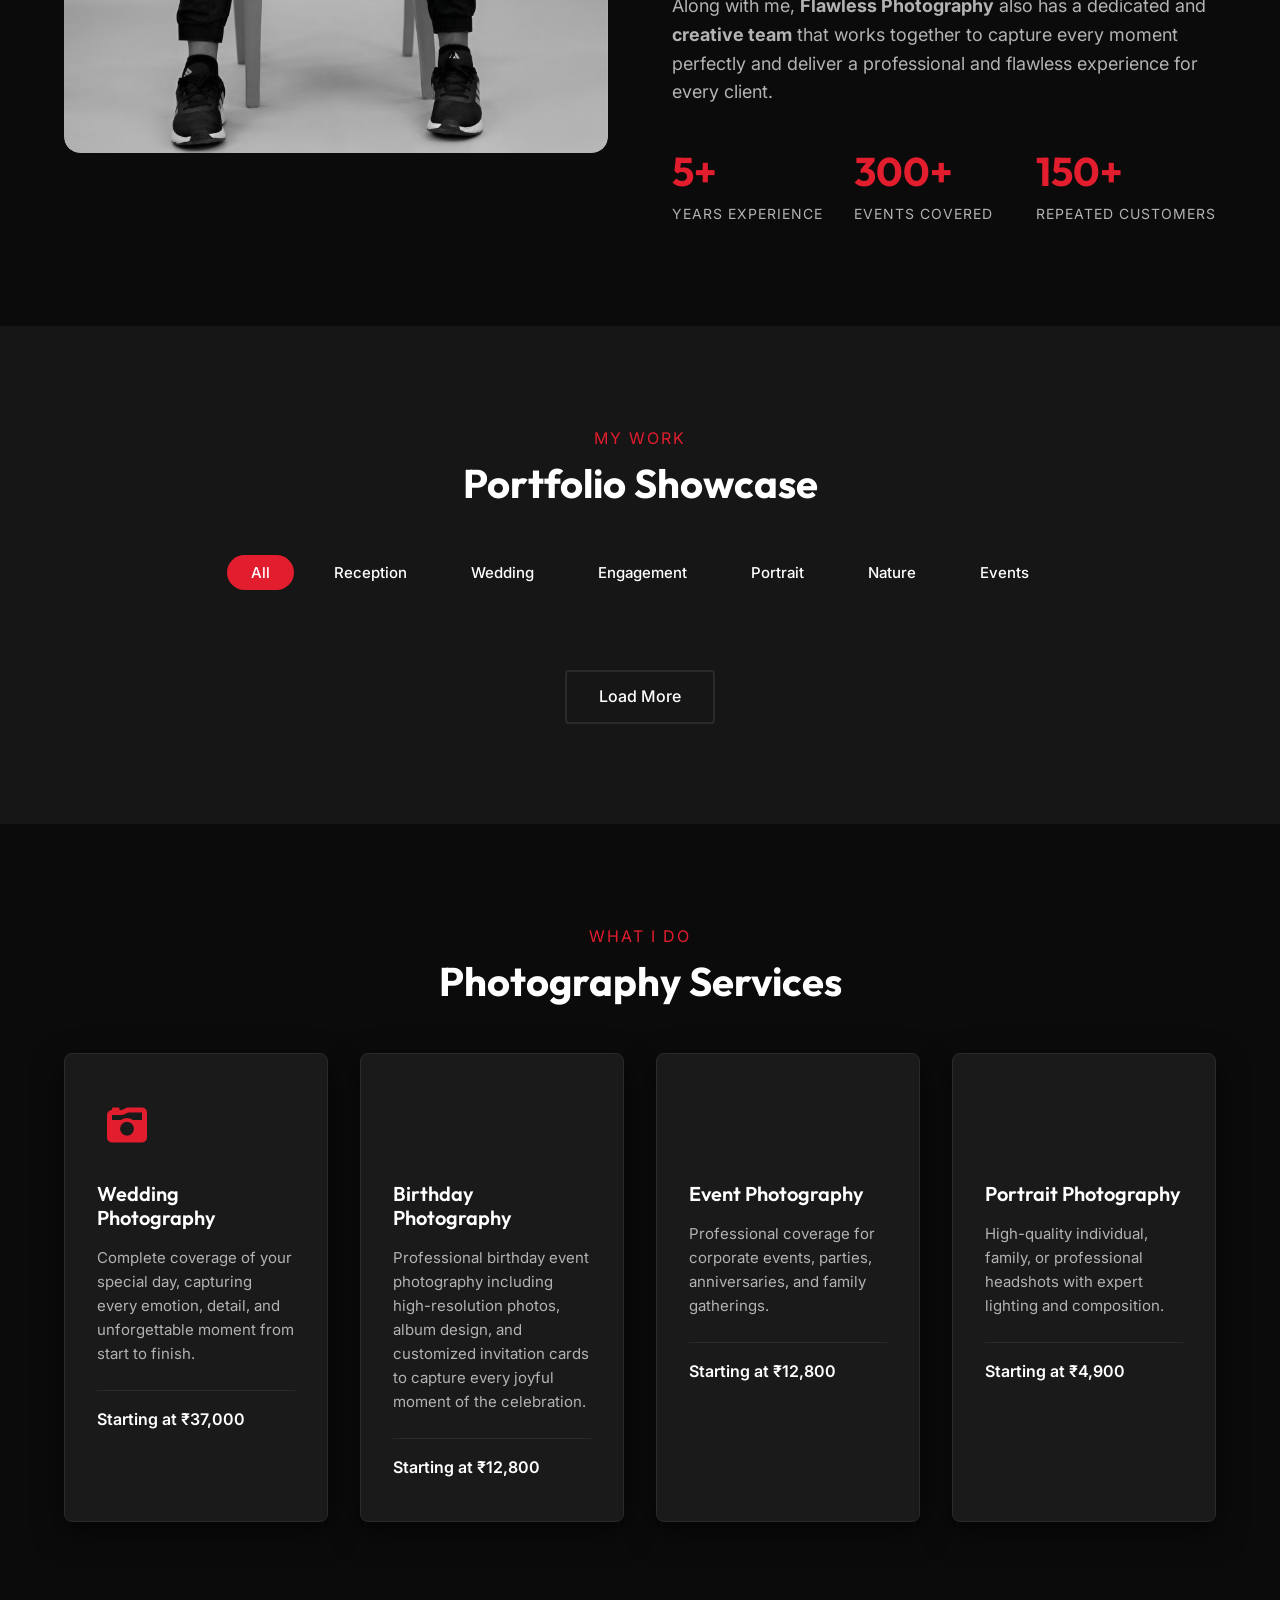
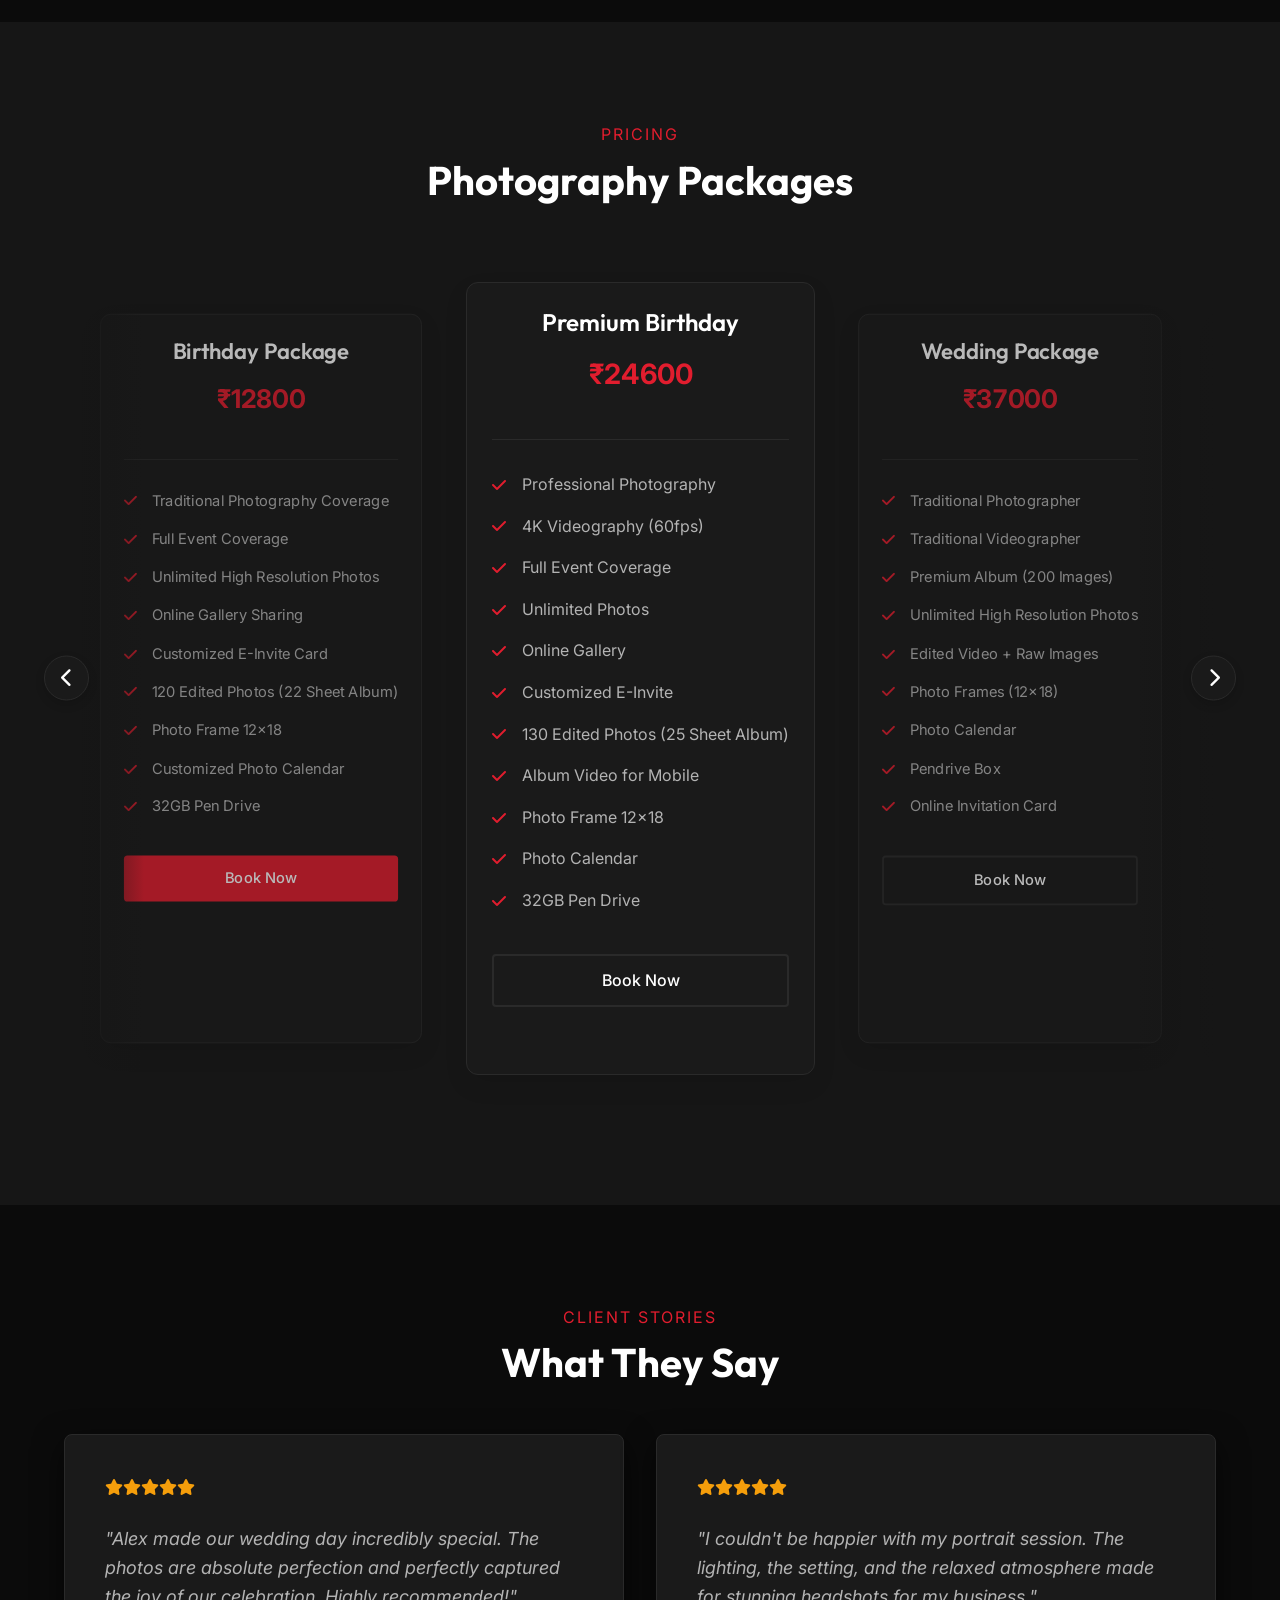
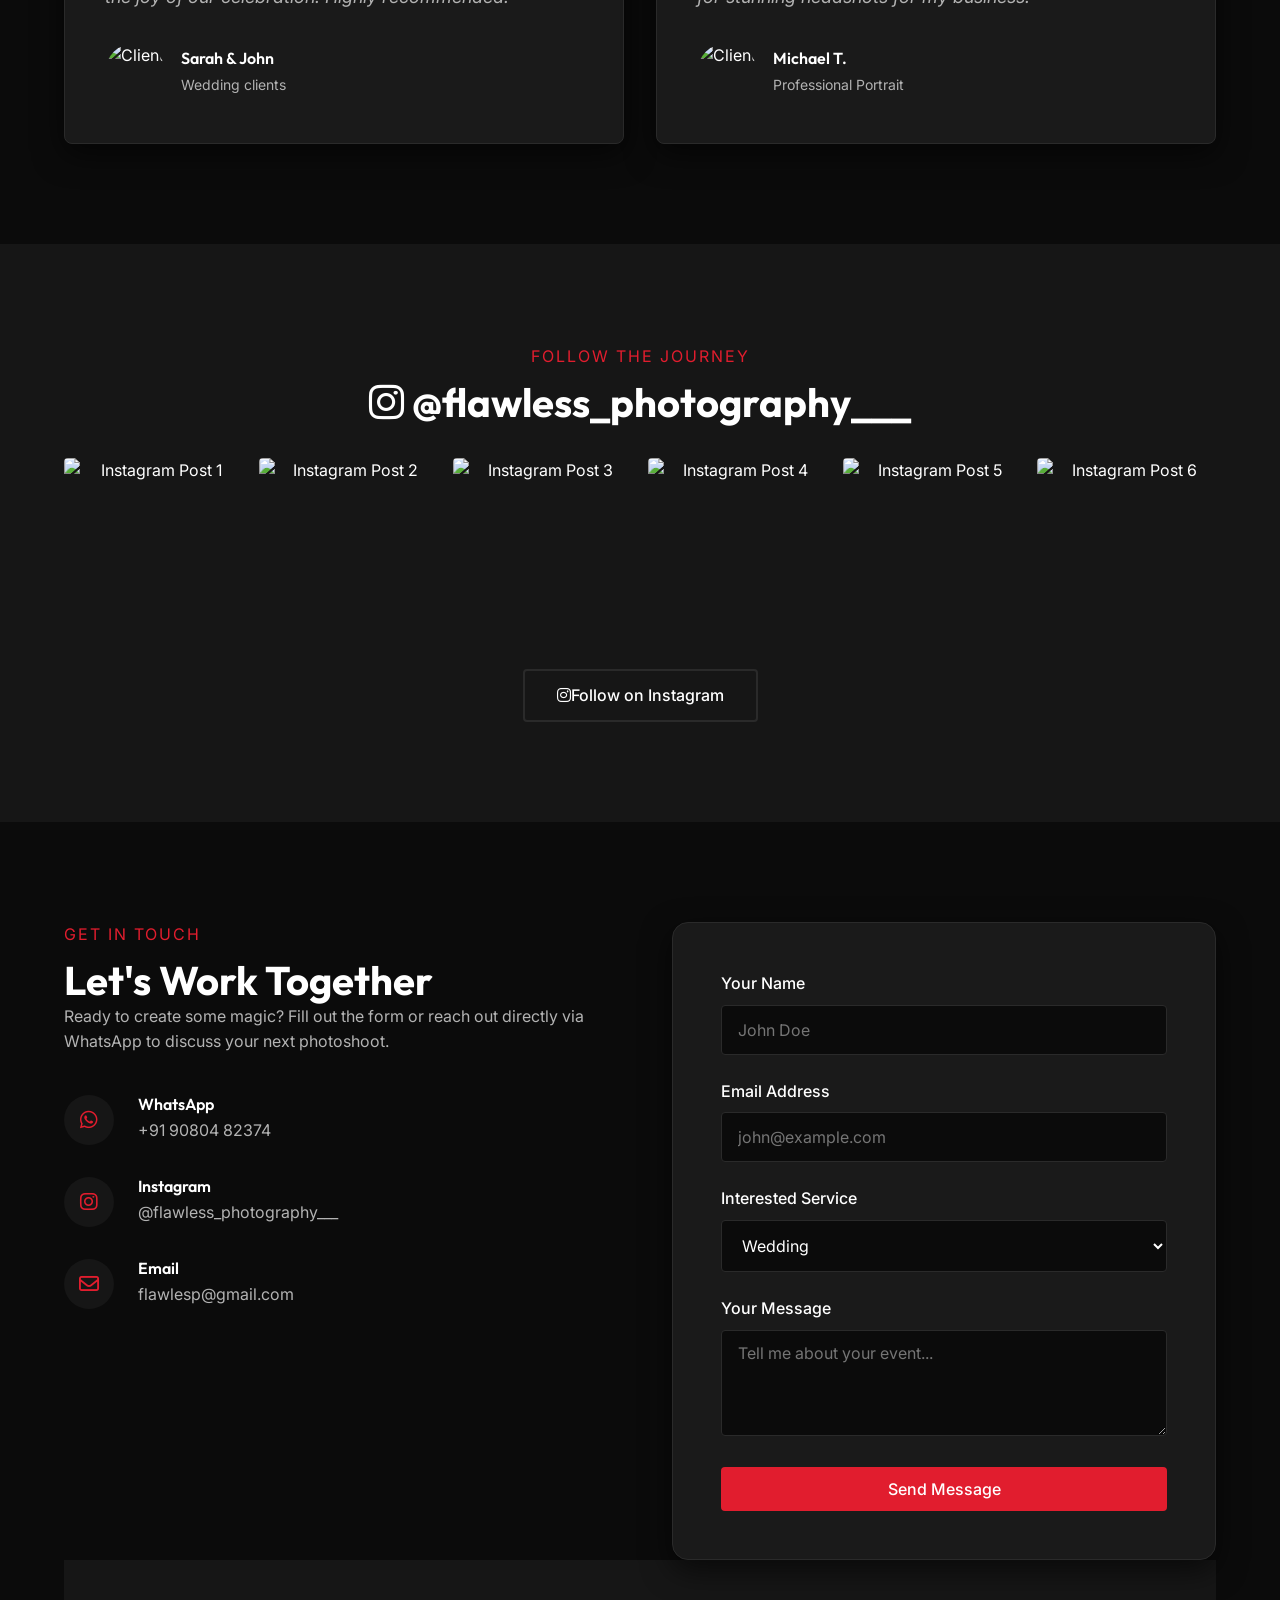
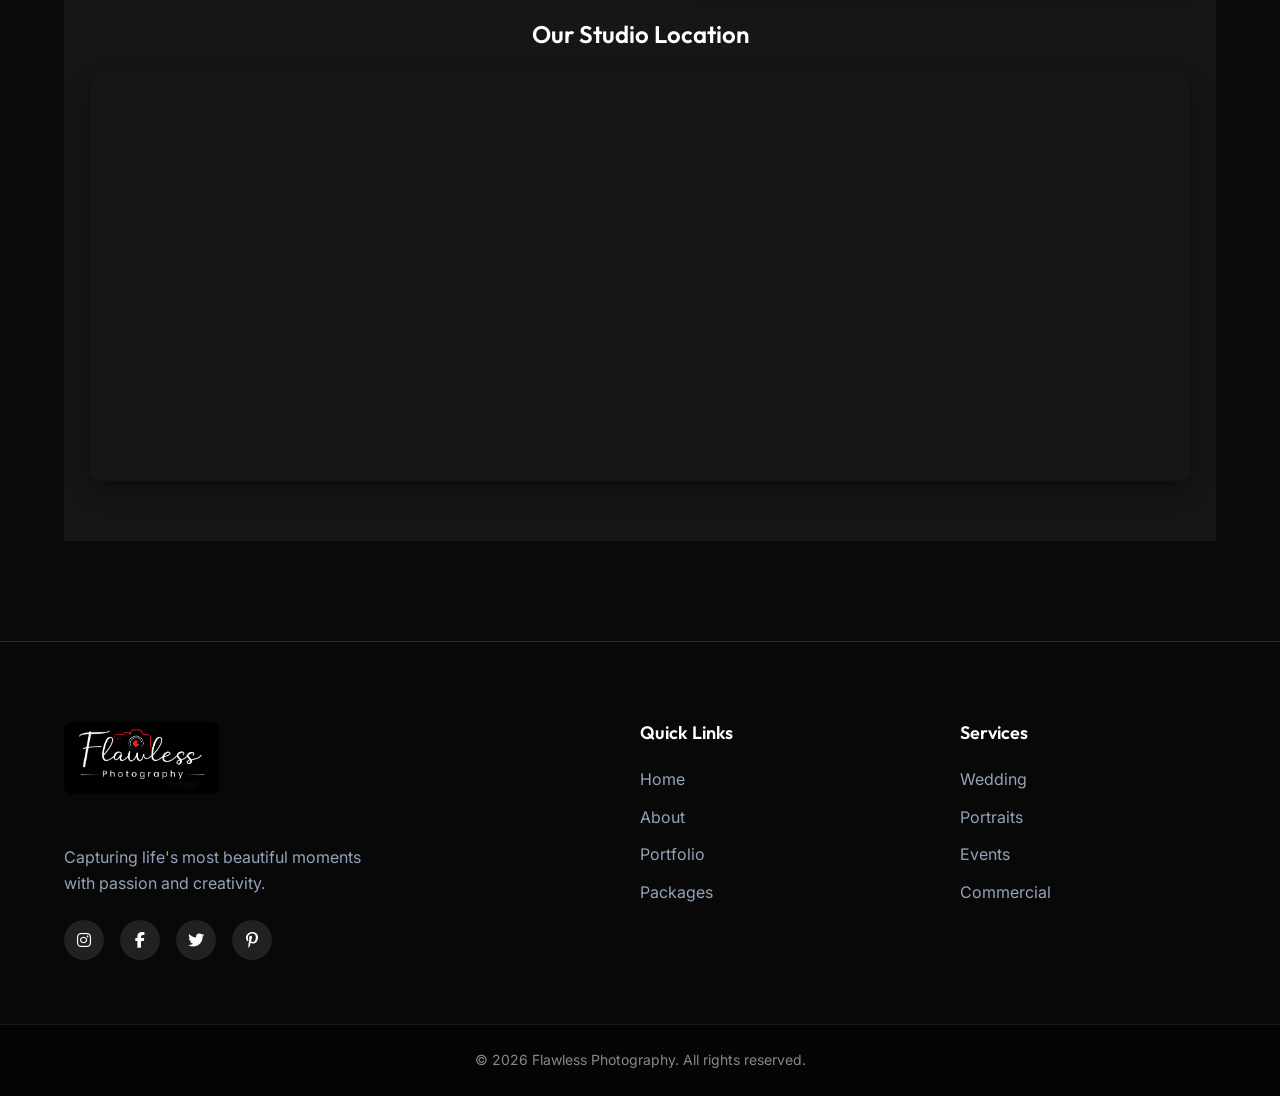
==== commit d11b1843: "Update index.html" ====
--- a/index.html
+++ b/index.html
@@ -136,7 +136,7 @@
                 <!-- Gallery Filters -->
                 <div class="gallery-filters reveal">
                     <button class="filter-btn active" data-filter="all">All</button>
-                    <button class="filter-btn" data-filter="Reception">Reception</button>
+                    <button class="filter-btn" data-filter="reception">Reception</button>
                     <button class="filter-btn" data-filter="wedding">Wedding</button>
                     <button class="filter-btn" data-filter="engagement">Engagement</button>
                     <button class="filter-btn" data-filter="portrait">Portrait</button>
@@ -146,422 +146,11 @@
 
                 <!-- Gallery Grid (Masonry expected here) -->
                 <div class="gallery-grid reveal" id="gallery-grid">
-                    <!-- Featured Hero Gallery Item -->
-                    <div class="gallery-item featured reception" data-category="Reception">
-                        <div class="gallery-img-wrapper">
-                            <img src="images/reception/30 x 20 E-2 copy 2-web.jpg"
-                                alt="Reception Featured" loading="lazy">
-                            <div class="gallery-overlay">
-                                <div class="featured-badge"><i class="fa-solid fa-star"></i> Featured</div>
-                                <h3>Event Coverage</h3>
-                                <span class="category-tag">Reception</span>
-                                <button class="view-btn" aria-label="View Image"><i
-                                        class="fa-solid fa-expand"></i></button>
-                            </div>
-                        </div>
-                    </div>
-                    <!-- Gallery Item 1 -->
-                    <div class="gallery-item wedding" data-category="Reception">
-                        <div class="gallery-img-wrapper">
-                            <img src="images/reception/IMG_3792.JPG.jpeg"
-                                alt="Wedding Couple" loading="lazy">
-                            <div class="gallery-overlay">
-                                <h3>Event Coverage</h3>
-                                <span class="category-tag">Reception</span>
-                                <button class="view-btn" aria-label="View Image"><i
-                                        class="fa-solid fa-expand"></i></button>
-                            </div>
-                        </div>
-                    </div>
-                    <!-- Gallery Item 2 -->
-                     <div class="gallery-item wedding" data-category="Reception">
-                        <div class="gallery-img-wrapper">
-                            <img src="images/reception/IMG_3793.JPG.jpeg"
-                                alt="Wedding Couple" loading="lazy">
-                            <div class="gallery-overlay">
-                                <h3>Event Coverage</h3>
-                                <span class="category-tag">Reception</span>
-                                <button class="view-btn" aria-label="View Image"><i
-                                        class="fa-solid fa-expand"></i></button>
-                            </div>
-                        </div>
-                    </div>
-                    <!-- Gallery Item 3 -->
-                    <div class="gallery-item portrait" data-category="Reception">
-                        <div class="gallery-img-wrapper">
-                            <img src="images/reception/IMG_3794.JPG.jpeg"
-                                alt="Studio Portrait" loading="lazy">
-                            <div class="gallery-overlay">
-                                <h3>Event Coverage</h3>
-                                <span class="category-tag">Reception</span>
-                                <button class="view-btn" aria-label="View Image"><i
-                                        class="fa-solid fa-expand"></i></button>
-                            </div>
-                        </div>
-                    </div>
-                    <!-- Gallery Item 4 -->
-                    <div class="gallery-item nature" data-category="Reception">
-                        <div class="gallery-img-wrapper">
-                            <img src="images/reception/IMG_4975.JPG.jpeg"
-                                alt="Mountain Landscape" loading="lazy">
-                            <div class="gallery-overlay">
-                                <h3>Event Coverage</h3>
-                                <span class="category-tag">Reception</span>
-                                <button class="view-btn" aria-label="View Image"><i
-                                        class="fa-solid fa-expand"></i></button>
-                            </div>
-                        </div>
-                    </div>
-                    <!-- Gallery Item 4 -->
-                    <div class="gallery-item events" data-category="Reception">
-                        <div class="gallery-img-wrapper">
-                            <img src="images/reception/IMG_4977.JPG.jpeg"
-                                alt="Concert Crowd" loading="lazy">
-                            <div class="gallery-overlay">
-                                <h3>Event Coverage</h3>
-                                <span class="category-tag">Reception</span>
-                                <button class="view-btn" aria-label="View Image"><i
-                                        class="fa-solid fa-expand"></i></button>
-                            </div>
-                        </div>
-                    </div>
-                    <!-- Gallery Item 5 -->
-                    <div class="gallery-item wedding" data-category="reception">
-                        <div class="gallery-img-wrapper">
-                            <img src="images/reception/IMG_4986.JPG.jpeg"
-                                alt="Wedding Rings" loading="lazy">
-                            <div class="gallery-overlay">
-                                <h3>Event Coverage</h3>
-                                <span class="category-tag">Reception</span>
-                                <button class="view-btn" aria-label="View Image"><i
-                                        class="fa-solid fa-expand"></i></button>
-                            </div>
-                        </div>
-                    </div>
-                    <!-- Gallery Item 6 -->
-                    <div class="gallery-item portrait" data-category="reception">
-                        <div class="gallery-img-wrapper">
-                            <img src="images/reception/DSC07273 copy-2.jpg.jpeg"
-                                alt="Outdoor Portrait" loading="lazy">
-                            <div class="gallery-overlay">
-                                <h3>Event Coverage</h3>
-                                <span class="category-tag">Reception</span>
-                                <button class="view-btn" aria-label="View Image"><i
-                                        class="fa-solid fa-expand"></i></button>
-                            </div>
-                        </div>
-                    </div> 
-                    <!-- Gallery Item 7 -->
-                    <div class="gallery-item portrait" data-category="reception">
-                        <div class="gallery-img-wrapper">
-                            <img src="images/reception/27.jpg.jpeg"
-                                alt="Outdoor Portrait" loading="lazy">
-                            <div class="gallery-overlay">
-                                <h3>Event Coverage</h3>
-                                <span class="category-tag">Reception</span>
-                                <button class="view-btn" aria-label="View Image"><i
-                                        class="fa-solid fa-expand"></i></button>
-                            </div>
-                        </div>
-                    </div> 
-                    <!-- Gallery Item 8 -->
-                    <div class="gallery-item portrait" data-category="reception">
-                        <div class="gallery-img-wrapper">
-                            <img src="images/reception/33.jpg.jpeg"
-                                alt="Outdoor Portrait" loading="lazy">
-                            <div class="gallery-overlay">
-                                <h3>Event Coverage</h3>
-                                <span class="category-tag">Reception</span>
-                                <button class="view-btn" aria-label="View Image"><i
-                                        class="fa-solid fa-expand"></i></button>
-                            </div>
-                        </div>
-                    </div>
-
-                    <!-- Wedding Featured Hero Item -->
-                    <div class="gallery-item featured" data-category="wedding">
-                        <div class="gallery-img-wrapper">
-                            <img src="images/wedding/006.jpg.jpeg"
-                                alt="Wedding Featured" loading="lazy"jpeg>
-                            <div class="gallery-overlay">
-                                <div class="featured-badge"><i class="fa-solid fa-star"></i> Featured</div>
-                                <h3>Wedding</h3>
-                                <span class="category-tag">Wedding</span>
-                                <button class="view-btn" aria-label="View Image"><i
-                                        class="fa-solid fa-expand"></i></button>
-                            </div>
-                        </div>
-                    </div>
-                    <!-- Wedding Gallery Item 1 -->
-                    <div class="gallery-item portrait" data-category="wedding">
-                        <div class="gallery-img-wrapper">
-                            <img src="images/wedding/IMG_4980.JPG.jpeg"
-                                alt="Outdoor Portrait" loading="lazy">
-                            <div class="gallery-overlay">
-                                <h3>Event Coverage</h3>
-                                <span class="category-tag">Wedding</span>
-                                <button class="view-btn" aria-label="View Image"><i
-                                        class="fa-solid fa-expand"></i></button>
-                            </div>
-                        </div>
-                    </div>
-
-                    <!-- Wedding Gallery Item 2 -->
-                    <div class="gallery-item portrait" data-category="wedding">
-                        <div class="gallery-img-wrapper">
-                            <img src="images/wedding/IMG_4981.JPG.jpeg"
-                                alt="Outdoor Portrait" loading="lazy">
-                            <div class="gallery-overlay">
-                                <h3>Event Coverage</h3>
-                                <span class="category-tag">Wedding</span>
-                                <button class="view-btn" aria-label="View Image"><i
-                                        class="fa-solid fa-expand"></i></button>
-                            </div>
-                        </div>
-                    </div>
-
-                    <!--Wedding Gallery Item 3-->
-                    <div class="gallery-item portrait" data-category="wedding">
-                        <div class="gallery-img-wrapper">
-                            <img src="images/wedding/IMG_4989.JPG.jpeg"
-                                alt="Outdoor Portrait" loading="lazy">
-                            <div class="gallery-overlay">
-                                <h3>Event Coverage</h3>
-                                <span class="category-tag">Wedding</span>
-                                <button class="view-btn" aria-label="View Image"><i
-                                        class="fa-solid fa-expand"></i></button>
-                            </div>
-                        </div>
-                    </div>
-
-                    <!--Wedding Gallery Item 4-->
-                    <div class="gallery-item portrait" data-category="wedding">
-                        <div class="gallery-img-wrapper">
-                            <img src="images/wedding/IMG_4990.JPG.jpeg"
-                                alt="Outdoor Portrait" loading="lazy">
-                            <div class="gallery-overlay">
-                                <h3>Event Coverage</h3>
-                                <span class="category-tag">Wedding</span>
-                                <button class="view-btn" aria-label="View Image"><i
-                                        class="fa-solid fa-expand"></i></button>
-                            </div>
-                        </div>
-                    </div>
-
-                    <!--Wedding Gallery Item 5-->
-                    <div class="gallery-item portrait" data-category="wedding">
-                        <div class="gallery-img-wrapper">
-                            <img src="images/wedding/IMG_4984.JPG.jpeg"
-                                alt="Outdoor Portrait" loading="lazy">
-                            <div class="gallery-overlay">
-                                <h3>Event Coverage</h3>
-                                <span class="category-tag">Wedding</span>
-                                <button class="view-btn" aria-label="View Image"><i
-                                        class="fa-solid fa-expand"></i></button>
-                            </div>
-                        </div>
-                    </div>
-                        <!--Wedding Gallery Item 6-->
-                    <div class="gallery-item portrait" data-category="wedding">
-                        <div class="gallery-img-wrapper">
-                            <img src="images/wedding/IMG_4983.JPG.jpeg"
-                                alt="Outdoor Portrait" loading="lazy">
-                            <div class="gallery-overlay">
-                                <h3>Event Coverage</h3>
-                                <span class="category-tag">Wedding</span>
-                                <button class="view-btn" aria-label="View Image"><i
-                                        class="fa-solid fa-expand"></i></button>
-                            </div>
-                        </div>
-                    </div>
-
-                    <!--Wedding Gallery Item 6-->
-                    <div class="gallery-item portrait" data-category="wedding">
-                        <div class="gallery-img-wrapper">
-                            <img src="images/wedding/001.jpg.jpeg"
-                                alt="Outdoor Portrait" loading="lazy">
-                            <div class="gallery-overlay">
-                                <h3>Event Coverage</h3>
-                                <span class="category-tag">Wedding</span>
-                                <button class="view-btn" aria-label="View Image"><i
-                                        class="fa-solid fa-expand"></i></button>
-                            </div>
-                        </div>
-                    </div>
-                 
-
-                    <!--Wedding Gallery Item 7-->
-                    <div class="gallery-item portrait" data-category="wedding">
-                        <div class="gallery-img-wrapper portrait">
-                            <img src="images/wedding/13.jpg.jpeg"
-                                alt="Outdoor Portrait" loading="lazy">
-                            <div class="gallery-overlay">
-                                <h3>Event Coverage</h3>
-                                <span class="category-tag">Wedding</span>
-                                <button class="view-btn" aria-label="View Image"><i
-                                        class="fa-solid fa-expand"></i></button>
-                            </div>
-                        </div>
-                    </div>
-
-                    <!--Wedding Gallery Item 8-->
-                    <div class="gallery-item portrait" data-category="wedding">
-                        <div class="gallery-img-wrapper portrait">
-                            <img src="images/wedding/img_4991.jpg.jpeg"
-                                alt="Outdoor Portrait" loading="lazy">
-                            <div class="gallery-overlay">
-                                <h3>Event Coverage</h3>
-                                <span class="category-tag">Wedding</span>
-                                <button class="view-btn" aria-label="View Image"><i
-                                        class="fa-solid fa-expand"></i></button>
-                            </div>
-                        </div>
-                    </div>
-
-                     <!-- Engagement Featured Hero Item -->
-                    <div class="gallery-item featured" data-category="engagement">
-                        <div class="gallery-img-wrapper">
-                            <img src="images/engagement/IMG_9339.JPG.jpeg"
-                                alt="Engagement Featured" loading="lazy"jpeg>
-                            <div class="gallery-overlay">
-                                <div class="featured-badge"><i class="fa-solid fa-star"></i> Featured</div>
-                                <h3>Engagement</h3>
-                                <span class="category-tag">Engagement</span>
-                                <button class="view-btn" aria-label="View Image"><i
-                                        class="fa-solid fa-expand"></i></button>
-                            </div>
-                        </div>
-                    </div>
-
-                    <!--Engagement Gallery Item 1-->
-                    <div class="gallery-item portrait" data-category="engagement">
-                        <div class="gallery-img-wrapper portrait">
-                            <img src="images/engagement/01.jpg.jpeg"
-                                alt="Outdoor Portrait" loading="lazy">
-                            <div class="gallery-overlay">
-                                <h3>Event Coverage</h3>
-                                <span class="category-tag">Engagement</span>
-                                <button class="view-btn" aria-label="View Image"><i
-                                        class="fa-solid fa-expand"></i></button>
-                            </div>
-                        </div>
-                    </div>
-
-                    <!--Engagement Gallery Item 2-->
-                    <div class="gallery-item portrait" data-category="engagement">
-                        <div class="gallery-img-wrapper portrait">
-                            <img src="images/engagement/08.jpg.jpeg"
-                                alt="Outdoor Portrait" loading="lazy">
-                            <div class="gallery-overlay">
-                                <h3>Event Coverage</h3>
-                                <span class="category-tag">Engagement</span>
-                                <button class="view-btn" aria-label="View Image"><i
-                                        class="fa-solid fa-expand"></i></button>
-                            </div>
-                        </div>
-                    </div>
-
-                    <!--Engagement Gallery Item 3-->
-                    <div class="gallery-item portrait" data-category="engagement">
-                        <div class="gallery-img-wrapper portrait">
-                            <img src="images/engagement/09 sparkle.jpg.jpeg"
-                                alt="Outdoor Portrait" loading="lazy">
-                            <div class="gallery-overlay">
-                                <h3>Event Coverage</h3>
-                                <span class="category-tag">Engagement</span>
-                                <button class="view-btn" aria-label="View Image"><i
-                                        class="fa-solid fa-expand"></i></button>
-                            </div>
-                        </div>
-                    </div>
-
-                    <!--Engagement Gallery Item 4-->
-                    <div class="gallery-item portrait" data-category="engagement">
-                        <div class="gallery-img-wrapper portrait">
-                            <img src="images/engagement/IMG_9338.JPG.jpeg"
-                                alt="Outdoor Portrait" loading="lazy">
-                            <div class="gallery-overlay">
-                                <h3>Event Coverage</h3>
-                                <span class="category-tag">Engagement</span>
-                                <button class="view-btn" aria-label="View Image"><i
-                                        class="fa-solid fa-expand"></i></button>
-                            </div>
-                        </div>
-                    </div>
-
-                    <!--Engagement Gallery Item 5-->
-                    <div class="gallery-item portrait" data-category="engagement">
-                        <div class="gallery-img-wrapper portrait">
-                            <img src="images/engagement/31 glossy pearl.jpg.jpeg"
-                                alt="Outdoor Portrait" loading="lazy">
-                            <div class="gallery-overlay">
-                                <h3>Event Coverage</h3>
-                                <span class="category-tag">Engagement</span>
-                                <button class="view-btn" aria-label="View Image"><i
-                                        class="fa-solid fa-expand"></i></button>
-                            </div>
-                        </div>
-                    </div>
-
-                    <!--Engagement Gallery Item 6-->
-                    <div class="gallery-item portrait" data-category="engagement">
-                        <div class="gallery-img-wrapper portrait">
-                            <img src="images/engagement/IMG_8889.JPG.jpeg"
-                                alt="Outdoor Portrait" loading="lazy">
-                            <div class="gallery-overlay">
-                                <h3>Event Coverage</h3>
-                                <span class="category-tag">Engagement</span>
-                                <button class="view-btn" aria-label="View Image"><i
-                                        class="fa-solid fa-expand"></i></button>
-                            </div>
-                        </div>
-                    </div>
-
-                    <!--Engagement Gallery Item 7-->
-                    <div class="gallery-item portrait" data-category="engagement">
-                        <div class="gallery-img-wrapper portrait">
-                            <img src="images/engagement/IMG_8888.JPG.jpeg"
-                                alt="Outdoor Portrait" loading="lazy">
-                            <div class="gallery-overlay">
-                                <h3>Event Coverage</h3>
-                                <span class="category-tag">Engagement</span>
-                                <button class="view-btn" aria-label="View Image"><i
-                                        class="fa-solid fa-expand"></i></button>
-                            </div>
-                        </div>
-                    </div>
-
-                    <!--Engagement Gallery Item 8-->
-                    <div class="gallery-item portrait" data-category="engagement">
-                        <div class="gallery-img-wrapper portrait">
-                            <img src="images/engagement/IMG_5033.JPG.jpeg"
-                                alt="Outdoor Portrait" loading="lazy">
-                            <div class="gallery-overlay">
-                                <h3>Event Coverage</h3>
-                                <span class="category-tag">Engagement</span>
-                                <button class="view-btn" aria-label="View Image"><i
-                                        class="fa-solid fa-expand"></i></button>
-                            </div>
-                        </div>
-                    </div>
-
-                    <!-- Engagement Gallery Item 10> -->
-                    <div class="gallery-item portrait" data-category="engagement">
-                        <div class="gallery-img-wrapper portrait">
-                            <img src="images/engagement/IMG_5034.JPG.jpeg"
-                                alt="Outdoor Portrait" loading="lazy">
-                            <div class="gallery-overlay">
-                                <h3>Event Coverage</h3>
-                                <span class="category-tag">Engagement</span>
-                                <button class="view-btn" aria-label="View Image"><i
-                                        class="fa-solid fa-expand"></i></button>
-                            </div>
-                        </div>
-                    </div> 
+                    <!-- Dynamic gallery items will be loaded here via JavaScript -->
                 </div>
 
                 <div class="text-center mt-4 reveal">
-                    <a href="#" class="btn btn-outline">Load More</a>
+                    <a href="#" class="btn btn-outline" id="load-more-gallery">Load More</a>
                 </div>
             </div>
         </section>
@@ -998,6 +587,35 @@
 
     <!-- Scripts -->
     <script src="script.js"></script>
+
+    <!-- Firebase Initialization -->
+    <script type="module">
+        // Import the functions you need from the SDKs you need
+        import { initializeApp } from "https://www.gstatic.com/firebasejs/12.11.0/firebase-app.js";
+        import { getAnalytics } from "https://www.gstatic.com/firebasejs/12.11.0/firebase-analytics.js";
+        import { getFirestore, collection, addDoc } from "https://www.gstatic.com/firebasejs/12.11.0/firebase-firestore.js";
+
+        // Your web app's Firebase configuration
+        const firebaseConfig = {
+            apiKey: "AIzaSyDXURbEI_aJr7XuLde6n9EEbECNbUHsjHM",
+            authDomain: "flawless-47e21.firebaseapp.com",
+            projectId: "flawless-47e21",
+            storageBucket: "flawless-47e21.firebasestorage.app",
+            messagingSenderId: "624212769280",
+            appId: "1:624212769280:web:e0d270911e5bf0e7b1b6e5",
+            measurementId: "G-0XHR3XVBJM"
+        };
+
+        // Initialize Firebase
+        const app = initializeApp(firebaseConfig);
+        const analytics = getAnalytics(app);
+        const db = getFirestore(app);
+
+        // Expose Firebase tools globally so script.js can use them
+        window.firebaseDB = db;
+        window.firebaseCollection = collection;
+        window.firebaseAddDoc = addDoc;
+    </script>
 </body>
 
 </html>
